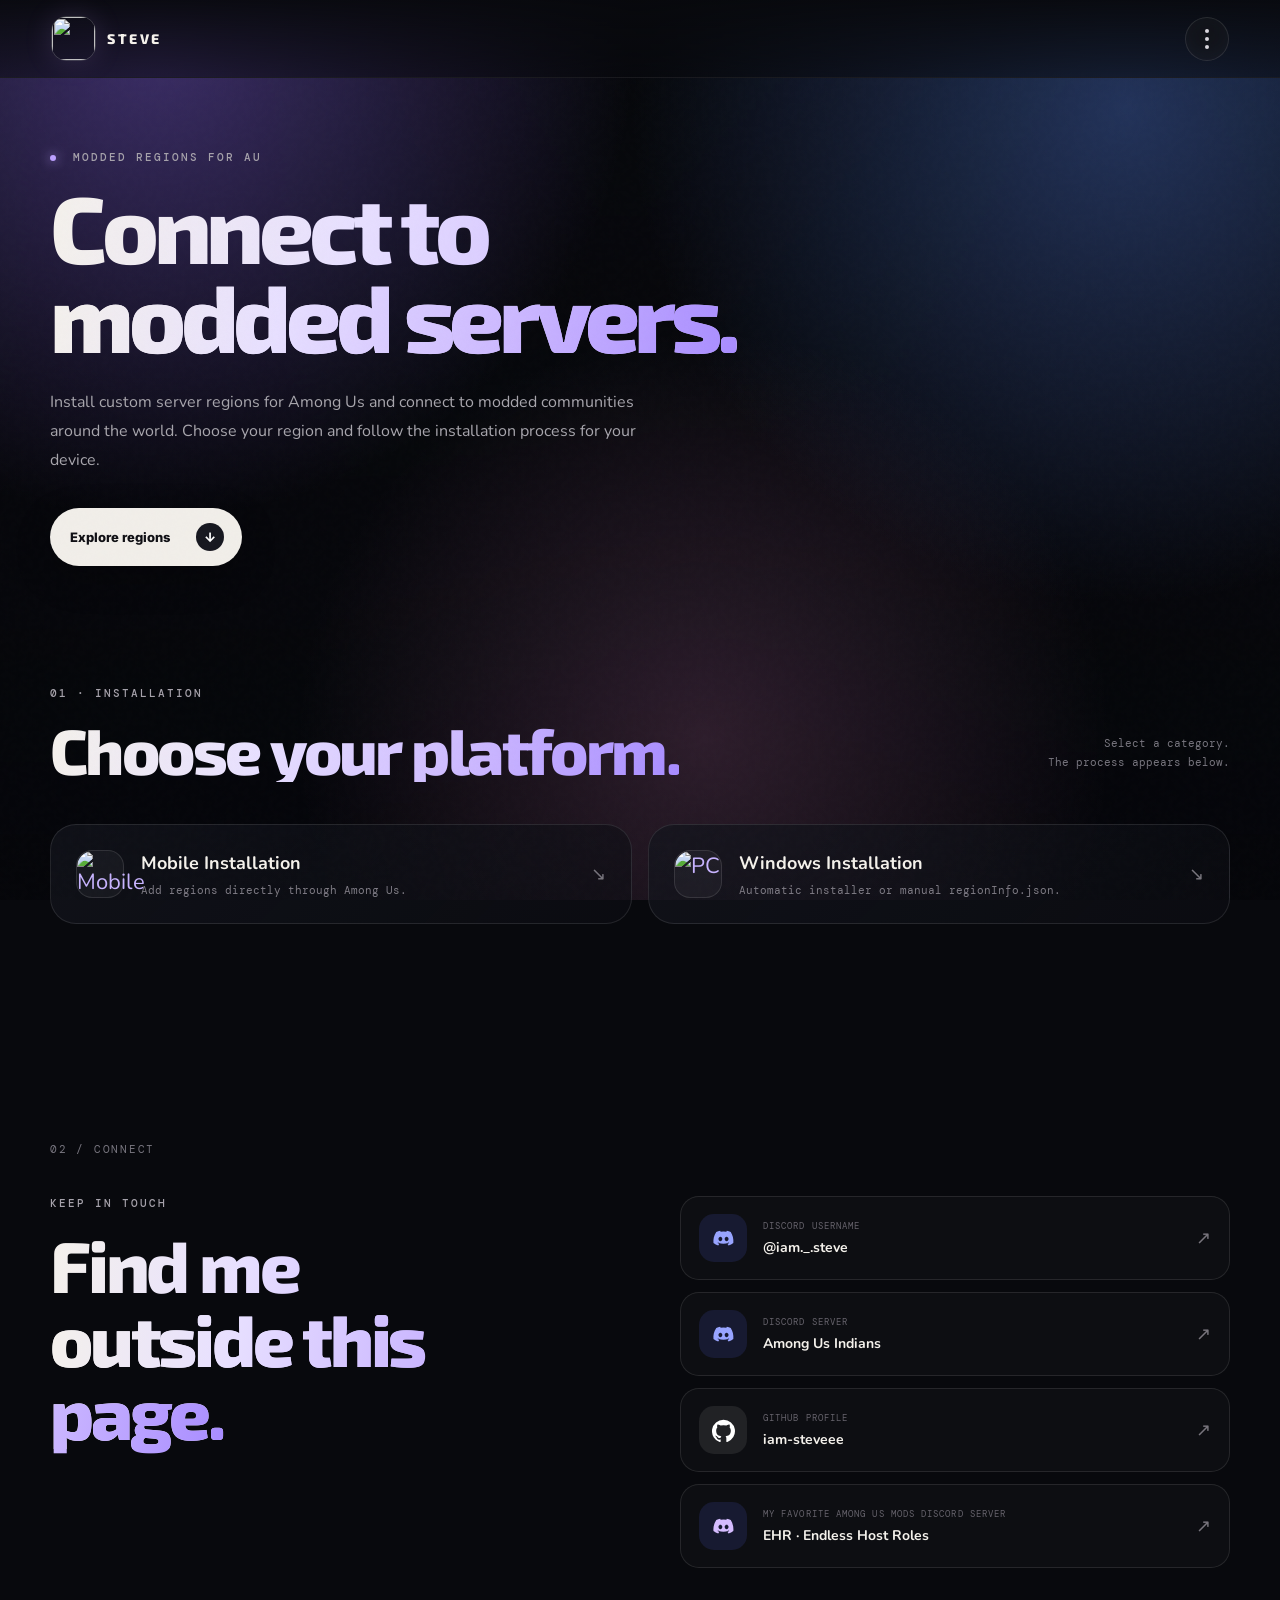
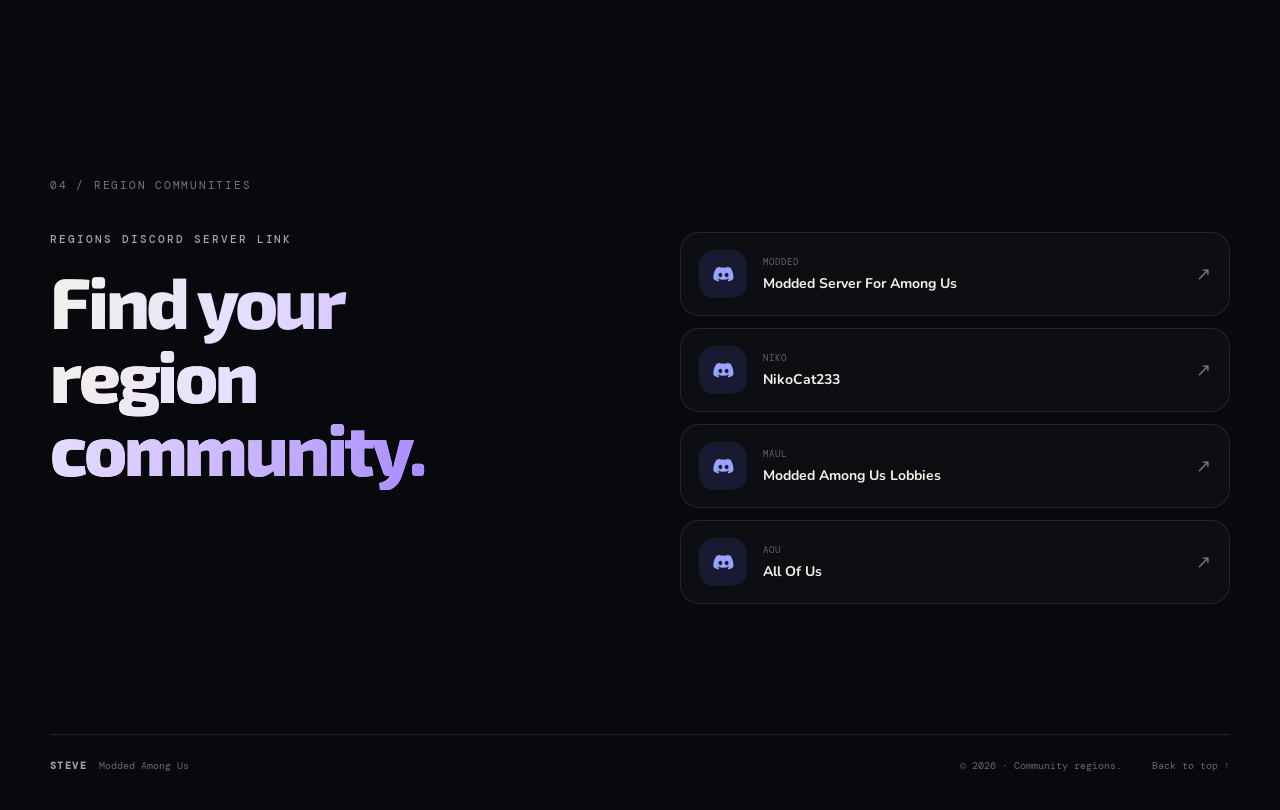
==== regions/index.html @ 6a15fd30 "Add files via upload" ====
<!doctype html>
<html lang="en">
<head>
  <meta charset="utf-8">
  <meta name="viewport" content="width=device-width,initial-scale=1,viewport-fit=cover">
  <meta name="theme-color" content="#08090d">
  <meta name="description" content="Install custom Modded Among Us server regions for mobile and Windows.">
  <title>Modded Among Us — Community Regions</title>
  <link rel="preconnect" href="https://fonts.googleapis.com">
  <link rel="preconnect" href="https://fonts.gstatic.com" crossorigin>
  <link href="https://fonts.googleapis.com/css2?family=DM+Mono:wght@400;500&family=Exo+2:wght@300;400;600;700;800;900&family=Inter:wght@400;500;600;700;800&family=Nunito:wght@400;600;700&family=Playfair+Display:wght@500;600;700&display=swap" rel="stylesheet">
  <link rel="stylesheet" href="style.css">
</head>
<body>
  
  <div class="petal-layer" aria-hidden="true">
    <span class="petal petal-01"></span><span class="petal petal-02"></span>
    <span class="petal petal-03"></span><span class="petal petal-04"></span>
    <span class="petal petal-05"></span><span class="petal petal-06"></span>
    <span class="petal petal-07"></span><span class="petal petal-08"></span>
    <span class="petal petal-09"></span><span class="petal petal-10"></span>
    <span class="petal petal-11"></span><span class="petal petal-12"></span>
    <span class="petal petal-13"></span><span class="petal petal-14"></span>
    <span class="petal petal-15"></span><span class="petal petal-16"></span>
    <span class="petal petal-17"></span><span class="petal petal-18"></span>
    <span class="petal petal-19"></span><span class="petal petal-20"></span>
    <span class="petal petal-21"></span><span class="petal petal-22"></span>
</div>
  <div class="noise" aria-hidden="true"></div>

  <header class="site-header">
    <a class="brand" href="#top" aria-label="Modded Among Us home">
      <span class="brand-mark"><img src="assets/steve-logo.png" alt=""></span>
      <span class="brand-copy">
        <strong>STEVE</strong>
      </span>
    </a>

    <div class="header-menu">
      <button class="menu-button" id="menuButton" type="button"
              aria-label="Open Steve menu" aria-expanded="false" aria-controls="menuPanel">
        <span></span><span></span><span></span>
      </button>

      <div class="menu-panel" id="menuPanel" aria-hidden="true">
        <a href="https://iam-steveee.github.io/moddedau">Home <span>↗</span></a>
      </div>
    </div>
  </header>

  <main id="top">
    <section class="hero section-shell">
      <div class="hero-copy reveal">
        <p class="eyebrow"><span class="eyebrow-dot"></span> MODDED REGIONS FOR AU</p>
        <h1>Connect to<br><span class="accent-text">modded servers.</span></h1>
        <p class="hero-text">Install custom server regions for Among Us and connect to modded communities around the world. Choose your region and follow the installation process for your device.</p>
        <div class="hero-actions">
          <a class="primary-btn" href="#install"><span>Explore regions</span><span class="arrow">↓</span></a>
        </div>
      </div>
    </section>

    <section class="install section-shell" id="install">
      <div class="section-heading reveal">
        <div><p class="eyebrow">01 · INSTALLATION</p><h2>Choose your platform.</h2></div>
        <p class="section-note">Select a category.<br>The process appears below.</p>
      </div>

      <div class="category-grid">
        <button class="category-card reveal" data-target="mobilePanel" aria-expanded="false">
          <span class="category-icon"><img src="assets/mobile.png" alt="Mobile"></span><span><strong>Mobile Installation</strong><small>Add regions directly through Among Us.</small></span><span class="category-arrow">↘</span>
        </button>
        <button class="category-card reveal delay-1" data-target="windowsPanel" aria-expanded="false">
          <span class="category-icon"><img src="assets/windows.png" alt="PC"></span><span><strong>Windows Installation</strong><small>Automatic installer or manual regionInfo.json.</small></span><span class="category-arrow">↘</span>
        </button>
      </div>

      <div class="install-panel" id="mobilePanel" hidden>
        <div class="panel-heading"><p class="eyebrow">MOBILE INSTALLATION</p><h3>Connect from Among Us.</h3><p>Open Among Us first, then choose the region you want to add. The server link will reopen the game and add the custom region.</p></div>

        <div class="region-list">
          <button class="region-card reveal" data-url="amongus://init?servername=Modded_AS&amp;serverport=443&amp;serverip=https%3A%2F%2Fau-as.duikbo.at&amp;usedtls=false">
            <span class="region-number">01</span><span class="region-main"><strong>Modded AS</strong><small>ASIA · MODDED</small></span><span class="region-arrow">↗</span>
          </button>
          <button class="region-card reveal" data-url="amongus://init?servername=Modded_EU&amp;serverport=443&amp;serverip=https%3A%2F%2Fau-eu.duikbo.at&amp;usedtls=false">
            <span class="region-number">02</span><span class="region-main"><strong>Modded EU</strong><small>EUROPE · MODDED</small></span><span class="region-arrow">↗</span>
          </button>
          <button class="region-card reveal" data-url="amongus://init?servername=Modded_NA&amp;serverport=443&amp;serverip=https%3A%2F%2Faumods.org&amp;usedtls=false">
            <span class="region-number">03</span><span class="region-main"><strong>Modded NA</strong><small>NORTH AMERICA · MODDED</small></span><span class="region-arrow">↗</span>
          </button>
          <button class="region-card reveal coming-soon" type="button" disabled aria-disabled="true">
            <span class="region-number">04</span><span class="region-main"><strong>Maul AS</strong><small>ASIA · MAUL · COMING SOON</small></span><span class="region-arrow">—</span>
          </button>
          <button class="region-card reveal" data-url="amongus://init?servername=MAUL-EU&amp;serverport=443&amp;serverip=https%3A%2F%2Feu.moddedamong.us&amp;usedtls=false">
            <span class="region-number">05</span><span class="region-main"><strong>Maul EU</strong><small>EUROPE · MAUL</small></span><span class="region-arrow">↗</span>
          </button>
          <button class="region-card reveal" data-url="amongus://init?servername=MAUL-NA&amp;serverport=443&amp;serverip=https%3A%2F%2Fau.moddedamong.us&amp;usedtls=false">
            <span class="region-number">06</span><span class="region-main"><strong>Maul NA</strong><small>NORTH AMERICA · MAUL</small></span><span class="region-arrow">↗</span>
          </button>
          <button class="region-card reveal" data-url="amongus://init?servername=Niko_AS&amp;serverport=443&amp;serverip=https%3A%2F%2Fau-as.niko233.top&amp;usedtls=false">
            <span class="region-number">07</span><span class="region-main"><strong>Niko AS</strong><small>ASIA · NIKO</small></span><span class="region-arrow">↗</span>
          </button>
          <button class="region-card reveal coming-soon shutdown" type="button" disabled aria-disabled="true">
            <span class="region-number">08</span><span class="region-main"><strong>Niko EU</strong><small>EUROPE · NIKO · SHUTDOWN<br>Thank you Niko for your server.</small></span><span class="region-arrow">—</span>
          </button>
          <button class="region-card reveal" data-url="amongus://init?servername=Niko_NA&amp;serverport=443&amp;serverip=https%3A%2F%2Fau-us.niko233.top&amp;usedtls=false">
            <span class="region-number">09</span><span class="region-main"><strong>Niko NA</strong><small>NORTH AMERICA · NIKO</small></span><span class="region-arrow">↗</span>
          </button>
          <button class="region-card reveal" data-url="amongus://init?servername=AOU_EU&amp;serverport=443&amp;serverip=https%3A%2F%2Feu.allofus.dev&amp;usedtls=false">
            <span class="region-number">10</span><span class="region-main"><strong>AOU EU</strong><small>EUROPE · ALLOFUS</small></span><span class="region-arrow">↗</span>
          </button>
        </div>

        <div class="announcement section-shell reveal">
          <div class="announcement-inner">
            <span class="announcement-label">ANNOUNCEMENT</span>
            <div><h3>Niko Regions Shutting Down This Year</h3><p>Niko regions are expected to become unplayable later this year. Keep that in mind when choosing a region.</p></div>
          </div>
        </div>

        <div class="mobile-guide">
          <div class="quick-process">
            <span class="process-label">FOR MOBILE USERS</span>
            <h4>Steps</h4>
            <ol>
              <li><strong>1.</strong> Open <strong>Among Us</strong> and go to the <strong>Create Lobby</strong> page, then <strong>minimize</strong> the game.</li>
              <li><strong>2.</strong> Click on <strong>Region You Want</strong>. This will automatically reopen <strong>Among Us</strong>.</li>
              <li><strong>3.</strong> Click the <strong>arrow</strong> next to the server name and check if the newly added server appears.</li>
            </ol>
          </div>
          <div class="mobile-warning">
            <strong>If the server still doesn't appear</strong>, you likely <strong>missed a step</strong> or <strong>didn't follow the guide correctly</strong>. Read the guide carefully and try again.
          </div>
        </div>
      </div>

      <div class="install-panel" id="windowsPanel" hidden>
        <div class="panel-heading"><p class="eyebrow">WINDOWS INSTALLATION</p><h3>Install the regions on Windows.</h3><p>There are two ways to set up the regions. The automatic installer is the easiest option. If it fails, use the manual regionInfo.json method below.</p></div>

        <div class="bat-guide">
          <div class="guide-head"><span class="guide-number">01</span><div><p class="guide-label">AUTOMATIC INSTALLATION</p><h4>Download and run the <code>.bat</code> installer.</h4></div></div>
          <div class="guide-steps">
            <div><span>1</span><p><strong>Download the installer.</strong><br>Save <code>Steve'sCustomServersForAU.bat</code> to your Windows PC — grab it from <a href="https://iam-steveee.github.io/moddedau/regions/Steve'sCustomServersForAU.bat" download>this link</a> or use the download button below.</p></div>
            <div><span>2</span><p><strong>Open the downloaded file.</strong><br>Click the file and run it <strong>as Administrator</strong>.</p></div>
            <div><span>3</span><p><strong>Read the words on your screen carefully.</strong><br>It will ask you to enter <code>1</code> or <code>2</code>. Before entering anything, <strong>please read what your Command Prompt says</strong>.</p></div>
            <div><span>4</span><p><strong>Restart Among Us.</strong><br>Restart <strong>Among Us</strong>, go to <strong>Create Game → Dropdown Arrow</strong>, and check if the servers were added. If it appears, you're done.</p></div>
          </div>
          <a class="download-button primary" href="Steve'sCustomServersForAU.bat" download><span><strong>Download Installer (.bat)</strong><small>Automatic installation</small></span><b>↓</b></a>
        </div>

        <div class="separator"><span>ONLY NEEDED IF THE SCRIPT FAILS</span></div>

        <div class="region-info-block">
          <div class="guide-head"><span class="guide-number">02</span><div><p class="guide-label">MANUAL INSTALLATION</p><h4>Use <code>regionInfo.json</code>.</h4></div></div>
          <p class="manual-intro">Download the real region file and place it in your Among Us folder. The two methods below are kept as the manual process.</p>
          <a class="download-button secondary" href="regioninfo.json" download><span><strong>Download regionInfo.json</strong><small>Manual installation</small></span><b>↓</b></a>

          <div class="methods">
            <article class="method-card">
              <h4>Method 1: Quick Access</h4>
              <ol class="steps">
                <li><span>1</span><div>Copy this path:<div class="cmd"><code>%userprofile%\AppData\LocalLow\Innersloth\Among Us</code><button class="copy-btn" data-copy="%userprofile%\AppData\LocalLow\Innersloth\Among Us">Copy</button></div></div></li>
                <li><span>2</span><div>Press <b class="key">WIN + R</b></div></li>
                <li><span>3</span><div>Press <b class="key">CTRL + V</b></div></li>
                <li><span>4</span><div>Press <b class="key">ENTER</b></div></li>
              </ol>
            </article>
            <article class="method-card">
              <h4>Method 2: Manual Navigation</h4>
              <ol class="steps">
                <li><span>1</span><div>Open <strong>File Explorer</strong>.</div></li>
                <li><span>2</span><div>Enter <strong>%APPDATA%</strong> in the address bar.</div></li>
                <li><span>3</span><div>Press <b class="key">ENTER</b>.</div></li>
                <li><span>4</span><div>Open <strong>LocalLow</strong>.</div></li>
                <li><span>5</span><div>Open <strong>Innersloth</strong>.</div></li>
                <li><span>6</span><div>Open <strong>Among Us</strong>.</div></li>
              </ol>
            </article>
          </div>
          <div class="final-step"><strong>Final step:</strong> copy the downloaded <code>regionInfo.json</code> into the Among Us folder and replace the existing file when prompted. Restart Among Us after making the change.</div>
        </div>
      </div>
    </section>

    <section class="connect section-shell" id="connect">
      <div class="section-kicker reveal">02 / CONNECT</div>
      <div class="connect-grid">
        <div class="reveal"><p class="eyebrow">KEEP IN TOUCH</p><h2>Find me<br><span class="accent-text">outside this page.</span></h2></div>
        <div class="social-stack reveal delay-1">
          <a class="social-card" href="https://discord.gg/amongusindians" target="_blank" rel="noopener noreferrer"><span class="social-icon discord-bg"><svg viewBox="0 0 24 24" fill="currentColor" aria-hidden="true"><path d="M19.54 5.34A16.1 16.1 0 0 0 15.48 4l-.5 1.02a14.2 14.2 0 0 0-5.96 0L8.52 4a16.1 16.1 0 0 0-4.06 1.34C1.88 9.2 1.18 12.97 1.53 16.69a16.3 16.3 0 0 0 4.97 2.5l1.2-1.64c-.66-.25-1.3-.55-1.9-.9l.46-.35c3.67 1.7 7.65 1.7 11.28 0l.47.35c-.61.35-1.25.65-1.91.9l1.2 1.64a16.3 16.3 0 0 0 4.97-2.5c.41-4.31-.7-8.04-2.73-11.35ZM8.75 14.77c-1.1 0-2-1.02-2-2.27s.88-2.27 2-2.27 2 1.02 2 2.27-.9 2.27-2 2.27Zm6.5 0c-1.1 0-2-1.02-2-2.27s.88-2.27 2-2.27 2 1.02 2 2.27-.9 2.27-2 2.27Z"/></svg></span><span><small>DISCORD USERNAME</small><strong>@iam._.steve</strong></span><span class="social-arrow">↗</span></a>
          <a class="social-card" href="https://discord.gg/amongusindians" target="_blank" rel="noopener noreferrer"><span class="social-icon discord-bg"><svg viewBox="0 0 24 24" fill="currentColor" aria-hidden="true"><path d="M19.54 5.34A16.1 16.1 0 0 0 15.48 4l-.5 1.02a14.2 14.2 0 0 0-5.96 0L8.52 4a16.1 16.1 0 0 0-4.06 1.34C1.88 9.2 1.18 12.97 1.53 16.69a16.3 16.3 0 0 0 4.97 2.5l1.2-1.64c-.66-.25-1.3-.55-1.9-.9l.46-.35c3.67 1.7 7.65 1.7 11.28 0l.47.35c-.61.35-1.25.65-1.91.9l1.2 1.64a16.3 16.3 0 0 0 4.97-2.5c.41-4.31-.7-8.04-2.73-11.35ZM8.75 14.77c-1.1 0-2-1.02-2-2.27s.88-2.27 2-2.27 2 1.02 2 2.27-.9 2.27-2 2.27Zm6.5 0c-1.1 0-2-1.02-2-2.27s.88-2.27 2-2.27 2 1.02 2 2.27-.9 2.27-2 2.27Z"/></svg></span><span><small>DISCORD SERVER</small><strong>Among Us Indians</strong></span><span class="social-arrow">↗</span></a>
          <a class="social-card" href="https://github.com/iam-steveee" target="_blank" rel="noopener noreferrer"><span class="social-icon github-bg"><svg viewBox="0 0 24 24" fill="currentColor" aria-hidden="true"><path d="M12 .7a12 12 0 0 0-3.79 23.39c.6.11.82-.26.82-.58v-2.03c-3.34.73-4.04-1.61-4.04-1.61-.55-1.39-1.33-1.76-1.33-1.76-1.09-.75.08-.73.08-.73 1.2.08 1.83 1.23 1.83 1.23 1.07 1.83 2.8 1.3 3.48.99.11-.77.42-1.3.76-1.6-2.67-.3-5.47-1.34-5.47-5.95 0-1.31.47-2.38 1.23-3.22-.12-.3-.53-1.52.12-3.17 0 0 1-.32 3.3 1.23a11.5 11.5 0 0 1 6 0c2.29-1.55 3.29-1.23 3.29-1.23.65 1.65.24 2.87.12 3.17.77.84 1.23 1.91 1.23 3.22 0 4.62-2.8 5.64-5.48 5.94.43.37.81 1.1.81 2.22v3.29c0 .32.22.69.83.58A12 12 0 0 0 12 .7Z"/></svg></span><span><small>GITHUB PROFILE</small><strong>iam-steveee</strong></span><span class="social-arrow">↗</span></a>
          <a class="social-card favorite" href="https://discord.gg/ehr" target="_blank" rel="noopener noreferrer"><span class="social-icon discord-bg"><svg viewBox="0 0 24 24" fill="currentColor" aria-hidden="true"><path d="M19.54 5.34A16.1 16.1 0 0 0 15.48 4l-.5 1.02a14.2 14.2 0 0 0-5.96 0L8.52 4a16.1 16.1 0 0 0-4.06 1.34C1.88 9.2 1.18 12.97 1.53 16.69a16.3 16.3 0 0 0 4.97 2.5l1.2-1.64c-.66-.25-1.3-.55-1.9-.9l.46-.35c3.67 1.7 7.65 1.7 11.28 0l.47.35c-.61.35-1.25.65-1.91.9l1.2 1.64a16.3 16.3 0 0 0 4.97-2.5c.41-4.31-.7-8.04-2.73-11.35ZM8.75 14.77c-1.1 0-2-1.02-2-2.27s.88-2.27 2-2.27 2 1.02 2 2.27-.9 2.27-2 2.27Zm6.5 0c-1.1 0-2-1.02-2-2.27s.88-2.27 2-2.27 2 1.02 2 2.27-.9 2.27-2 2.27Z"/></svg></span><span><small>MY FAVORITE AMONG US MODS DISCORD SERVER</small><strong>EHR · Endless Host Roles</strong></span><span class="social-arrow">↗</span></a>
        </div>
      </div>
    </section>

    <section class="connect section-shell" id="region-discord">
      <div class="section-kicker reveal">04 / REGION COMMUNITIES</div>
      <div class="connect-grid">
        <div class="reveal"><p class="eyebrow">REGIONS DISCORD SERVER LINK</p><h2>Find your<br><span class="accent-text">region community.</span></h2></div>
        <div class="social-stack reveal delay-1">
          <a class="social-card" href="https://discord.gg/8jNMrK3d4" target="_blank" rel="noopener noreferrer"><span class="social-icon discord-bg"><svg viewBox="0 0 24 24" fill="currentColor" aria-hidden="true"><path d="M19.54 5.34A16.1 16.1 0 0 0 15.48 4l-.5 1.02a14.2 14.2 0 0 0-5.96 0L8.52 4a16.1 16.1 0 0 0-4.06 1.34C1.88 9.2 1.18 12.97 1.53 16.69a16.3 16.3 0 0 0 4.97 2.5l1.2-1.64c-.66-.25-1.3-.55-1.9-.9l.46-.35c3.67 1.7 7.65 1.7 11.28 0l.47.35c-.61.35-1.25.65-1.91.9l1.2 1.64a16.3 16.3 0 0 0 4.97-2.5c.41-4.31-.7-8.04-2.73-11.35ZM8.75 14.77c-1.1 0-2-1.02-2-2.27s.88-2.27 2-2.27 2 1.02 2 2.27-.9 2.27-2 2.27Zm6.5 0c-1.1 0-2-1.02-2-2.27s.88-2.27 2-2.27 2 1.02 2 2.27-.9 2.27-2 2.27Z"/></svg></span><span><small>MODDED</small><strong>Modded Server For Among Us</strong></span><span class="social-arrow">↗</span></a>
          <a class="social-card" href="https://discord.gg/E2Y76W7zx" target="_blank" rel="noopener noreferrer"><span class="social-icon discord-bg"><svg viewBox="0 0 24 24" fill="currentColor" aria-hidden="true"><path d="M19.54 5.34A16.1 16.1 0 0 0 15.48 4l-.5 1.02a14.2 14.2 0 0 0-5.96 0L8.52 4a16.1 16.1 0 0 0-4.06 1.34C1.88 9.2 1.18 12.97 1.53 16.69a16.3 16.3 0 0 0 4.97 2.5l1.2-1.64c-.66-.25-1.3-.55-1.9-.9l.46-.35c3.67 1.7 7.65 1.7 11.28 0l.47.35c-.61.35-1.25.65-1.91.9l1.2 1.64a16.3 16.3 0 0 0 4.97-2.5c.41-4.31-.7-8.04-2.73-11.35ZM8.75 14.77c-1.1 0-2-1.02-2-2.27s.88-2.27 2-2.27 2 1.02 2 2.27-.9 2.27-2 2.27Zm6.5 0c-1.1 0-2-1.02-2-2.27s.88-2.27 2-2.27 2 1.02 2 2.27-.9 2.27-2 2.27Z"/></svg></span><span><small>NIKO</small><strong>NikoCat233</strong></span><span class="social-arrow">↗</span></a>
          <a class="social-card" href="https://discord.gg/maul" target="_blank" rel="noopener noreferrer"><span class="social-icon discord-bg"><svg viewBox="0 0 24 24" fill="currentColor" aria-hidden="true"><path d="M19.54 5.34A16.1 16.1 0 0 0 15.48 4l-.5 1.02a14.2 14.2 0 0 0-5.96 0L8.52 4a16.1 16.1 0 0 0-4.06 1.34C1.88 9.2 1.18 12.97 1.53 16.69a16.3 16.3 0 0 0 4.97 2.5l1.2-1.64c-.66-.25-1.3-.55-1.9-.9l.46-.35c3.67 1.7 7.65 1.7 11.28 0l.47.35c-.61.35-1.25.65-1.91.9l1.2 1.64a16.3 16.3 0 0 0 4.97-2.5c.41-4.31-.7-8.04-2.73-11.35ZM8.75 14.77c-1.1 0-2-1.02-2-2.27s.88-2.27 2-2.27 2 1.02 2 2.27-.9 2.27-2 2.27Zm6.5 0c-1.1 0-2-1.02-2-2.27s.88-2.27 2-2.27 2 1.02 2 2.27-.9 2.27-2 2.27Z"/></svg></span><span><small>MAUL</small><strong>Modded Among Us Lobbies</strong></span><span class="social-arrow">↗</span></a>
          <a class="social-card" href="https://discord.gg/all-of-us-among-us-mods-1333104345906020402" target="_blank" rel="noopener noreferrer"><span class="social-icon discord-bg"><svg viewBox="0 0 24 24" fill="currentColor" aria-hidden="true"><path d="M19.54 5.34A16.1 16.1 0 0 0 15.48 4l-.5 1.02a14.2 14.2 0 0 0-5.96 0L8.52 4a16.1 16.1 0 0 0-4.06 1.34C1.88 9.2 1.18 12.97 1.53 16.69a16.3 16.3 0 0 0 4.97 2.5l1.2-1.64c-.66-.25-1.3-.55-1.9-.9l.46-.35c3.67 1.7 7.65 1.7 11.28 0l.47.35c-.61.35-1.25.65-1.91.9l1.2 1.64a16.3 16.3 0 0 0 4.97-2.5c.41-4.31-.7-8.04-2.73-11.35ZM8.75 14.77c-1.1 0-2-1.02-2-2.27s.88-2.27 2-2.27 2 1.02 2 2.27-.9 2.27-2 2.27Zm6.5 0c-1.1 0-2-1.02-2-2.27s.88-2.27 2-2.27 2 1.02 2 2.27-.9 2.27-2 2.27Z"/></svg></span><span><small>AOU</small><strong>All Of Us</strong></span><span class="social-arrow">↗</span></a>
        </div>
      </div>
    </section>
  </main>

  <footer class="site-footer section-shell">
    <div><strong>STEVE</strong><span>Modded Among Us</span></div>
    <span>© 2026 · Community regions.</span>
    <a href="#top">Back to top ↑</a>
  </footer>

  <button class="back-top" id="backTop" aria-label="Back to top">↑</button>
  <div class="toast" id="toast" role="status" aria-live="polite">Copied</div>
  <script src="app.js"></script>
</body>
</html>
---- regions/style.css ----
:root{
  --bg:#08090d;
  --surface:rgba(17,19,27,.72);
  --surface-2:rgba(24,27,38,.76);
  --line:rgba(255,255,255,.10);
  --line-strong:rgba(255,255,255,.17);
  --text:#f4f1eb;
  --muted:#9c9aa1;
  --soft:#d0ccd0;
  --accent:#cfa7ff;
  --accent-2:#b18cff;
  --accent-3:#ffb8dc;
  --shadow:0 28px 80px rgba(0,0,0,.42);
  --radius:28px;
  --heading:"Exo 2",sans-serif;
  --body:"Nunito",sans-serif;
  --ui:"Inter",sans-serif;
  --mono:"DM Mono",monospace;
  --editorial:"Playfair Display",serif;
}

/* Consistent lavender/white gradient for headings only. The typeface is unchanged. */
h1,h2,h3,h4{
  background:linear-gradient(100deg,#f4f1eb 0%,#e7dfff 34%,#cbb7ff 68%,#a88cff 100%);
  -webkit-background-clip:text;
  background-clip:text;
  color:transparent;
}

*{box-sizing:border-box}
html{scroll-behavior:smooth}
body{
  margin:0; min-height:100vh; color:var(--text);
  background:var(--bg);
  font-family:var(--body); overflow-x:hidden;
}

body:before{
  content:""; position:fixed; inset:0; pointer-events:none; z-index:1;
  background:
    radial-gradient(circle at 12% 4%,rgba(147,110,255,.38),transparent 34%),
    radial-gradient(circle at 88% 12%,rgba(93,143,255,.32),transparent 36%),
    radial-gradient(circle at 55% 82%,rgba(255,150,220,.16),transparent 40%),
    linear-gradient(180deg,rgba(6,7,11,.35) 0%,rgba(6,7,11,.55) 50%,rgba(4,5,9,.72) 100%);
}

/* Falling petals — decorative layer between the background and site UI. */
.petal-layer{
  position:fixed;
  inset:0;
  z-index:1.5;
  pointer-events:none;
  overflow:hidden;
  contain:layout paint;
}
.petal{
  --size:clamp(12px,1.35vw,20px);
  --duration:28s;
  --delay:0s;
  --start-x:50vw;
  --drift-x:0vw;
  --rotate-start:0deg;
  --rotate-end:360deg;
  --scale:.9;
  position:absolute;
  top:-28px;
  left:var(--start-x);
  width:var(--size);
  height:calc(var(--size) * 1.55);
  display:block;
  opacity:0;
  border-radius:72% 28% 66% 34% / 38% 42% 58% 62%;
  background:linear-gradient(145deg,rgba(245,220,255,.98) 0%,rgba(196,145,255,.92) 52%,rgba(140,90,255,.90) 100%);
  box-shadow:inset 1px 1px 1px rgba(255,255,255,.58),0 2px 7px rgba(228,94,162,.10);
  transform-origin:45% 55%;
  will-change:auto;
  animation:petalFall var(--duration) var(--delay) linear infinite;
}
.petal::after{
  content:"";
  position:absolute;
  inset:12% 18% 15% 17%;
  border-radius:inherit;
  background:linear-gradient(120deg,rgba(255,255,255,.44),transparent 48%);
  opacity:.6;
}
.petal-01{--start-x:4vw;--drift-x:7vw;--duration:17s;--delay:-10s;--rotate-start:-35deg;--rotate-end:330deg;--scale:.72}
.petal-02{--start-x:9vw;--drift-x:-5vw;--duration:22s;--delay:-3s;--rotate-start:18deg;--rotate-end:410deg;--scale:.95}
.petal-03{--start-x:14vw;--drift-x:9vw;--duration:19s;--delay:-15s;--rotate-start:70deg;--rotate-end:455deg;--scale:1.05}
.petal-04{--start-x:20vw;--drift-x:-7vw;--duration:24s;--delay:-7s;--rotate-start:-15deg;--rotate-end:350deg;--scale:.82}
.petal-05{--start-x:26vw;--drift-x:6vw;--duration:28s;--delay:-12s;--rotate-start:42deg;--rotate-end:390deg;--scale:1.12}
.petal-06{--start-x:32vw;--drift-x:-9vw;--duration:23s;--delay:-18s;--rotate-start:5deg;--rotate-end:375deg;--scale:.76}
.petal-07{--start-x:38vw;--drift-x:8vw;--duration:20s;--delay:-4s;--rotate-start:-55deg;--rotate-end:310deg;--scale:.92}
.petal-08{--start-x:44vw;--drift-x:-6vw;--duration:25s;--delay:-14s;--rotate-start:30deg;--rotate-end:440deg;--scale:1.08}
.petal-09{--start-x:50vw;--drift-x:5vw;--duration:19s;--delay:-9s;--rotate-start:82deg;--rotate-end:470deg;--scale:.84}
.petal-10{--start-x:56vw;--drift-x:-8vw;--duration:21s;--delay:-20s;--rotate-start:-25deg;--rotate-end:335deg;--scale:1.18}
.petal-11{--start-x:62vw;--drift-x:7vw;--duration:24s;--delay:-5s;--rotate-start:55deg;--rotate-end:425deg;--scale:.73}
.petal-12{--start-x:68vw;--drift-x:-5vw;--duration:28s;--delay:-16s;--rotate-start:0deg;--rotate-end:365deg;--scale:.98}
.petal-13{--start-x:73vw;--drift-x:9vw;--duration:22s;--delay:-11s;--rotate-start:-42deg;--rotate-end:395deg;--scale:1.06}
.petal-14{--start-x:78vw;--drift-x:-7vw;--duration:20s;--delay:-2s;--rotate-start:25deg;--rotate-end:385deg;--scale:.8}
.petal-15{--start-x:83vw;--drift-x:6vw;--duration:26s;--delay:-19s;--rotate-start:65deg;--rotate-end:455deg;--scale:1.14}
.petal-16{--start-x:88vw;--drift-x:-8vw;--duration:19s;--delay:-6s;--rotate-start:-12deg;--rotate-end:348deg;--scale:.88}
.petal-17{--start-x:93vw;--drift-x:5vw;--duration:23s;--delay:-13s;--rotate-start:40deg;--rotate-end:415deg;--scale:1}
.petal-18{--start-x:97vw;--drift-x:-6vw;--duration:21s;--delay:-1s;--rotate-start:-60deg;--rotate-end:300deg;--scale:.74}
.petal-19{--start-x:12vw;--drift-x:6vw;--duration:27s;--delay:-22s;--rotate-start:15deg;--rotate-end:455deg;--scale:.9}
.petal-20{--start-x:29vw;--drift-x:-5vw;--duration:20s;--delay:-8s;--rotate-start:-30deg;--rotate-end:350deg;--scale:1.1}
.petal-21{--start-x:47vw;--drift-x:7vw;--duration:24s;--delay:-17s;--rotate-start:50deg;--rotate-end:430deg;--scale:.78}
.petal-22{--start-x:64vw;--drift-x:-6vw;--duration:28s;--delay:-5s;--rotate-start:-5deg;--rotate-end:340deg;--scale:1.02}
.petal-23{--start-x:81vw;--drift-x:8vw;--duration:25s;--delay:-15s;--rotate-start:35deg;--rotate-end:420deg;--scale:.86}
.petal-24{--start-x:91vw;--drift-x:-7vw;--duration:22s;--delay:-9s;--rotate-start:-45deg;--rotate-end:325deg;--scale:1.12}
.petal-25{--start-x:17vw;--drift-x:-8vw;--duration:19s;--delay:-3s;--rotate-start:75deg;--rotate-end:465deg;--scale:.7}
.petal-26{--start-x:41vw;--drift-x:6vw;--duration:26s;--delay:-12s;--rotate-start:-20deg;--rotate-end:400deg;--scale:1}
.petal-27{--start-x:69vw;--drift-x:7vw;--duration:23s;--delay:-20s;--rotate-start:10deg;--rotate-end:385deg;--scale:.82}
.petal-28{--start-x:86vw;--drift-x:-5vw;--duration:20s;--delay:-7s;--rotate-start:58deg;--rotate-end:438deg;--scale:1.06}

@keyframes petalFall{
  0%{
    opacity:0;
    transform:translate3d(0,-5vh,0) rotate(var(--rotate-start)) scale(var(--scale));
  }
  8%{opacity:.72}
  82%{opacity:.66}
  100%{
    opacity:0;
    transform:translate3d(var(--drift-x),108vh,0) rotate(var(--rotate-end)) scale(calc(var(--scale) * .92));
  }
}
@media (prefers-reduced-motion:reduce){
  .petal-layer{display:none}
}

/* Keep the background video available even when the device requests reduced motion. */
a{color:inherit;text-decoration:none}
button{font:inherit}
.noise{position:fixed;inset:0;z-index:20;pointer-events:none;opacity:.028;background-image:url("data:image/svg+xml,%3Csvg viewBox='0 0 180 180' xmlns='http://www.w3.org/2000/svg'%3E%3Cfilter id='n'%3E%3CfeTurbulence type='fractalNoise' baseFrequency='.85' numOctaves='4' stitchTiles='stitch'/%3E%3C/filter%3E%3Crect width='100%25' height='100%25' filter='url(%23n)' opacity='.55'/%3E%3C/svg%3E")}
.site-header,main{position:relative;z-index:2}
.site-header{
  position:fixed;top:0;left:0;right:0;z-index:50;height:78px;
  display:flex;align-items:center;gap:26px;padding:12px clamp(18px,4vw,64px);
  background:linear-gradient(180deg,rgba(8,9,13,.94),rgba(8,9,13,.52));
  backdrop-filter:blur(18px);border-bottom:1px solid rgba(255,255,255,.07)
}
.brand{display:flex;align-items:center;gap:11px;min-width:190px}
.brand-mark{width:45px;height:45px;border-radius:15px;overflow:hidden;border:1px solid rgba(255,255,255,.18);box-shadow:0 0 28px rgba(201,158,255,.15)}
.brand-mark img{width:100%;height:100%;object-fit:cover}
.brand-copy{display:flex;flex-direction:column;line-height:1}
.brand-copy strong{font-family:var(--heading);font-weight:800;font-size:14px;letter-spacing:.18em}
.brand-copy small{margin-top:6px;color:var(--muted);font:10px "DM Mono",monospace;letter-spacing:.12em}
.top-nav{display:flex;gap:26px;margin:auto}
.top-nav a{font-family:var(--ui);color:#aaa9b0;font-size:13px;font-weight:600;transition:.25s}
.top-nav a:hover{color:#fff}
.discord-pill{font-family:var(--mono);display:flex;align-items:center;gap:8px;padding:10px 13px;border:1px solid var(--line);border-radius:999px;background:rgba(255,255,255,.035);font:11px "DM Mono",monospace;color:#d9d6dc}
.discord-pill:hover{border-color:rgba(255,255,255,.23);transform:translateY(-1px)}
.header-menu{position:relative;margin-left:auto}
.menu-button{
  width:44px;height:44px;border:1px solid var(--line);border-radius:50%;
  background:rgba(255,255,255,.035);display:grid;place-content:center;gap:4px;
  cursor:pointer;transition:.25s;backdrop-filter:blur(12px)
}
.menu-button:hover,.menu-button[aria-expanded="true"]{border-color:rgba(196,172,255,.38);background:rgba(180,151,255,.08);transform:translateY(-1px)}
.menu-button span{display:block;width:4px;height:4px;border-radius:50%;background:#d9d6dd}
.menu-panel{
  position:absolute;top:55px;right:0;width:190px;padding:8px;
  border:1px solid var(--line);border-radius:18px;background:rgba(12,13,19,.88);
  box-shadow:var(--shadow);backdrop-filter:blur(20px);
  opacity:0;transform:translateY(-8px) scale(.98);pointer-events:none;
  transition:.22s
}
.menu-panel.open{opacity:1;transform:none;pointer-events:auto}
.menu-panel a{display:flex;align-items:center;justify-content:space-between;padding:13px 14px;border-radius:12px;font:600 12px var(--ui);color:#c8c5cc}
.menu-panel a:hover{background:rgba(255,255,255,.06);color:#fff}
.icon{display:inline-grid;place-items:center;width:18px;height:18px}.icon svg{width:18px}
.section-shell{width:min(1180px,calc(100% - 40px));margin-inline:auto}
.hero{min-height:auto;padding-top:150px;padding-bottom:90px;display:flex;align-items:center}
.eyebrow{margin:0 0 18px;color:#a6a2ab;font:500 11px var(--mono);letter-spacing:.18em}
.eyebrow-dot{display:inline-block;width:6px;height:6px;border-radius:50%;background:#bca1ff;box-shadow:0 0 12px #bca1ff;margin-right:8px}
.hero h1{font:800 clamp(52px,7.4vw,100px)/.94 var(--heading);letter-spacing:-.055em;margin:0;max-width:900px}
.hero h1 .accent-text{font:inherit;background:none;-webkit-background-clip:initial;background-clip:initial;color:inherit}
.hero-text{font-family:var(--body);max-width:610px;color:#a8a6ad;font-size:16px;line-height:1.8;margin:28px 0 34px}
.hero-actions{display:flex;align-items:center;gap:25px}
.primary-btn{font-family:var(--ui);display:inline-flex;align-items:center;gap:26px;padding:15px 18px 15px 20px;background:#f1eee9;color:#101015;border-radius:999px;font-weight:800;font-size:13px;box-shadow:0 12px 35px rgba(0,0,0,.25);transition:.25s}
.primary-btn .arrow{width:28px;height:28px;border-radius:50%;display:grid;place-items:center;background:#171820;color:#fff}
.primary-btn:hover{transform:translateY(-3px);box-shadow:0 18px 42px rgba(0,0,0,.38)}
.text-btn{font-family:var(--ui);font-size:13px;color:#aaa8af}.text-btn span{margin-left:8px}
.intro{padding:135px 0 100px;border-top:1px solid var(--line)}
.section-kicker{font:11px "DM Mono",monospace;color:#77757e;letter-spacing:.16em;margin-bottom:40px}
.intro-grid{display:grid;grid-template-columns:1fr 1fr;gap:80px}
.intro h2,.connect h2{font:800 clamp(42px,6vw,72px)/1.02 var(--heading);letter-spacing:-.045em;margin:0}
.hero h1 .accent-text,.intro h2 span,.connect h2 .accent-text{font:inherit;background:linear-gradient(100deg,#f4f1eb 0%,#e7dfff 34%,#cbb7ff 68%,#a88cff 100%);-webkit-background-clip:text;background-clip:text;color:transparent}
.intro-grid>p{align-self:end;max-width:520px;color:#99979f;line-height:1.85;font-size:15px}
.projects{padding:80px 0 140px}
.section-heading{display:flex;align-items:end;justify-content:space-between;gap:30px;margin-bottom:42px}
.section-heading h2{font:800 clamp(40px,5vw,64px)/1 var(--heading);letter-spacing:-.04em;margin:0}
.section-note{font:11px "DM Mono",monospace;line-height:1.7;color:#77757e;text-align:right}
.project-list{display:grid;gap:16px}
.project-card{
  position:relative;display:grid;grid-template-columns:65px 1fr 320px;gap:25px;align-items:center;
  padding:28px 30px;border:1px solid var(--line);border-radius:var(--radius);
  background:linear-gradient(135deg,rgba(19,21,29,.74),rgba(13,14,20,.58));
  overflow:hidden;transform-style:preserve-3d;transition:transform .22s ease,border-color .25s ease,background .25s ease
}
.project-card:before{content:"";position:absolute;inset:0;background:radial-gradient(circle at var(--mx,50%) var(--my,50%),rgba(180,151,255,.10),transparent 34%);opacity:0;transition:.25s;pointer-events:none}
.project-card:hover:before{opacity:1}
.project-card:hover{border-color:var(--line-strong)}
.project-number{font:12px "DM Mono",monospace;color:#6f6d75;align-self:start;padding-top:6px}
.project-main{display:flex;gap:22px;align-items:center}
.project-icon{width:64px;height:64px;flex:0 0 64px;border-radius:20px;display:grid;place-items:center;border:1px solid rgba(255,255,255,.11);background:rgba(255,255,255,.04);font-weight:800}
.about-icon{font:15px "DM Mono",monospace;color:#d9c6ff}.mau-icon{font:10px "DM Mono",monospace;color:#9ec6ff}.oracle-icon{font-size:31px;color:#d6c0ff}.surprise-icon{font-size:25px;color:#ffc3e2}.periodic-icon{font:700 20px "Playfair Display",serif;color:#b8d6ff}
.project-type{margin:0 0 7px;font:9px "DM Mono",monospace;letter-spacing:.14em;color:#74717b}
.project-copy h3{font-family:var(--heading);font-weight:700;margin:0;font-size:24px;letter-spacing:-.025em}.project-copy p:last-child{margin:8px 0 0;color:#929099;line-height:1.65;font-size:13px;max-width:620px}
.project-actions{display:flex;flex-direction:column;gap:12px;min-width:0}
.visit-btn{display:flex;align-items:center;justify-content:space-between;padding:13px 15px;border:1px solid rgba(255,255,255,.12);border-radius:14px;background:rgba(255,255,255,.05);font-size:12px;font-weight:700;transition:.25s}
.visit-btn:hover{background:rgba(255,255,255,.09);border-color:rgba(255,255,255,.22);transform:translateY(-2px)}
.copy-row{display:flex;min-width:0;border:1px solid rgba(255,255,255,.08);border-radius:12px;overflow:hidden;background:rgba(0,0,0,.17)}
.copy-row code{flex:1;min-width:0;padding:10px 11px;color:#77757d;font:10px "DM Mono",monospace;white-space:nowrap;overflow:hidden;text-overflow:ellipsis}
.copy-btn{border:0;border-left:1px solid rgba(255,255,255,.08);background:transparent;color:#a9a6af;font:10px "DM Mono",monospace;padding:0 12px;cursor:pointer;transition:.2s}.copy-btn:hover{color:#fff;background:rgba(255,255,255,.05)}
.connect{padding:80px 0 130px}.connect-grid{display:grid;grid-template-columns:1fr 1fr;gap:80px}.connect h2 em{color:#c4b0ff;font-weight:500}.social-stack{display:grid;gap:12px}
.social-card{display:grid;grid-template-columns:48px 1fr auto;align-items:center;gap:16px;padding:17px 18px;border:1px solid var(--line);border-radius:19px;background:rgba(255,255,255,.025);transition:.25s}
.social-card:hover{transform:translateX(5px);border-color:rgba(255,255,255,.22);background:rgba(255,255,255,.045)}
.social-icon{width:48px;height:48px;border-radius:15px;display:grid;place-items:center}.social-icon svg{width:23px}.discord-bg{background:rgba(88,101,242,.14);color:#98a4ff}.github-bg{background:rgba(255,255,255,.08);color:#fff}
.social-card span:nth-child(2){display:flex;flex-direction:column}.social-card small{font:9px "DM Mono",monospace;color:#66636c;letter-spacing:.12em;margin-bottom:6px}.social-card strong{font-size:14px}.social-arrow{font-size:18px;color:#77747c}
.site-footer{display:grid;grid-template-columns:1fr auto auto;gap:30px;align-items:center;padding:24px 0 38px;border-top:1px solid var(--line);color:#68666f;font:10px "DM Mono",monospace}
.site-footer>div{display:flex;gap:12px;align-items:center}.site-footer strong{color:#a8a4ad;letter-spacing:.14em}.site-footer a:hover{color:#d8d4da}
.back-top{position:fixed;right:22px;bottom:22px;width:42px;height:42px;border:1px solid var(--line);border-radius:50%;background:rgba(12,13,18,.75);backdrop-filter:blur(12px);color:#d9d6dd;cursor:pointer;opacity:0;transform:translateY(12px);pointer-events:none;transition:.25s;z-index:40}.back-top.show{opacity:1;transform:none;pointer-events:auto}.back-top:hover{border-color:rgba(255,255,255,.25);transform:translateY(-2px)}
.toast{position:fixed;left:50%;bottom:25px;transform:translate(-50%,20px);padding:10px 14px;border-radius:999px;background:#f1eee9;color:#101015;font:11px "DM Mono",monospace;opacity:0;pointer-events:none;transition:.25s;z-index:80;box-shadow:0 15px 40px rgba(0,0,0,.3)}.toast.show{opacity:1;transform:translate(-50%,0)}
.reveal{opacity:0;transform:translateY(24px);transition:opacity .8s cubic-bezier(.2,.7,.2,1),transform .8s cubic-bezier(.2,.7,.2,1)}.reveal.visible{opacity:1;transform:none}.delay-1{transition-delay:.12s}
@keyframes floatA{50%{transform:translate(8vw,6vh) scale(1.08)}}@keyframes floatB{50%{transform:translate(-7vw,-4vh) scale(.94)}}
@media (max-width:900px){
  .site-header{height:70px;padding:10px 16px}.brand{min-width:auto}.top-nav{display:none}.discord-pill{margin-left:auto;padding:9px 11px}.discord-pill span:last-child{display:none}
  .hero{padding-top:125px}
  .intro-grid,.connect-grid{grid-template-columns:1fr;gap:35px}.project-card{grid-template-columns:42px 1fr;gap:14px}.project-actions{grid-column:2;max-width:none}
}
@media (max-width:620px){
  .section-shell{width:min(100% - 28px,1180px)}.brand-copy small{display:none}.hero{padding-top:112px;padding-bottom:65px}.hero h1{font-size:51px}.hero-text{font-size:14px;line-height:1.7}.hero-actions{gap:16px}.primary-btn{padding:13px 14px 13px 17px}
  .intro{padding:90px 0 65px}.intro h2,.connect h2{font-size:43px}.projects{padding:60px 0 85px}.section-heading{display:block}.section-note{text-align:left;margin-top:14px}.project-card{padding:22px 18px;grid-template-columns:32px 1fr;border-radius:22px}.project-number{font-size:10px}.project-main{gap:14px;align-items:flex-start}.project-icon{width:52px;height:52px;flex-basis:52px;border-radius:16px}.project-copy h3{font-size:20px}.project-copy p:last-child{font-size:12px}.project-actions{grid-column:2}.copy-row code{font-size:9px}.connect{padding:55px 0 85px}.site-footer{grid-template-columns:1fr;gap:12px;padding-bottom:25px}.site-footer>span{order:3}.back-top{right:14px;bottom:14px}
}
@media (prefers-reduced-motion:reduce){html{scroll-behavior:auto}.reveal{animation:none!important;transition:none!important}.reveal{opacity:1;transform:none}}

/* Modded AU adaptation: same visual language as Steve's Hub, with installation UI added. */
.region-list{display:grid;gap:14px;margin-top:48px}
.region-card{position:relative;width:100%;display:grid;grid-template-columns:54px 1fr auto;align-items:center;gap:18px;padding:24px 25px;border:1px solid var(--line);border-radius:24px;background:linear-gradient(135deg,rgba(19,21,29,.74),rgba(13,14,20,.58));color:var(--text);text-align:left;cursor:pointer;overflow:hidden;transition:transform .22s ease,border-color .25s ease,background .25s ease}
.region-card:before{content:"";position:absolute;inset:0;background:radial-gradient(circle at var(--mx,50%) var(--my,50%),rgba(180,151,255,.11),transparent 34%);opacity:0;transition:.25s;pointer-events:none}
.region-card:hover{border-color:var(--line-strong);transform:translateY(-2px)}
.region-card:hover:before{opacity:1}
.region-number{font:12px "DM Mono",monospace;color:#696770}
.region-main{display:flex;flex-direction:column;gap:6px;position:relative;z-index:1}
.region-main strong{font-size:22px;letter-spacing:-.025em}
.region-main small{font:10px "DM Mono",monospace;color:#77747d;letter-spacing:.1em}
.region-arrow{font-size:20px;color:#77747d;position:relative;z-index:1;transition:.25s}
.region-card:hover .region-arrow{color:#d7c7ff;transform:translate(2px,-2px)}

.announcement{padding:15px 0 85px}
.announcement-inner{display:grid;grid-template-columns:180px 1fr;gap:28px;align-items:start;padding:25px 28px;border:1px solid rgba(255,190,120,.16);border-radius:24px;background:linear-gradient(135deg,rgba(54,39,24,.28),rgba(20,18,22,.5));box-shadow:0 20px 60px rgba(0,0,0,.2)}
.announcement-label{font:10px "DM Mono",monospace;letter-spacing:.15em;color:#c7a67b;padding-top:5px}
.announcement-inner h3{margin:0;font-size:20px;letter-spacing:-.02em}
.announcement-inner p{margin:8px 0 0;color:#96929a;font-size:13px;line-height:1.7}

.install{padding:30px 0 120px}
.category-grid{display:grid;grid-template-columns:1fr 1fr;gap:16px;margin-bottom:18px}
.category-card{position:relative;display:grid;grid-template-columns:48px 1fr auto;align-items:center;gap:17px;padding:25px;border:1px solid var(--line);border-radius:26px;background:linear-gradient(135deg,rgba(19,21,29,.74),rgba(13,14,20,.58));color:var(--text);text-align:left;cursor:pointer;transition:.25s;overflow:hidden}
.category-card:before{content:"";position:absolute;inset:0;background:radial-gradient(circle at 20% 20%,rgba(169,133,255,.12),transparent 40%);opacity:0;transition:.25s}
.category-card:hover,.category-card.active{border-color:rgba(196,172,255,.28);transform:translateY(-2px)}
.category-card:hover:before,.category-card.active:before{opacity:1}
.category-icon{width:48px;height:48px;border-radius:16px;display:grid;place-items:center;border:1px solid rgba(255,255,255,.11);background:rgba(255,255,255,.04);font-size:22px;color:#c8b4ff;position:relative;z-index:1}
.category-icon img{width:100%;height:100%;object-fit:contain;border-radius:inherit;display:block}
.category-card>span:nth-child(2){display:flex;flex-direction:column;gap:7px;position:relative;z-index:1}
.category-card strong{font-size:18px}.category-card small{font:11px "DM Mono",monospace;color:#7f7c85;line-height:1.5}.category-arrow{color:#77747c;font-size:18px;position:relative;z-index:1}

.install-panel{border:1px solid var(--line);border-radius:30px;background:linear-gradient(145deg,rgba(19,21,29,.78),rgba(11,12,17,.72));box-shadow:var(--shadow);padding:38px;overflow:hidden;animation:panelIn .45s cubic-bezier(.2,.7,.2,1)}
.install-panel[hidden]{display:none}
.panel-heading{max-width:760px}.panel-heading h3{font:800 clamp(34px,5vw,55px)/1.02 var(--heading);letter-spacing:-.04em;margin:0}.panel-heading p:last-child{color:#96939b;line-height:1.8;font-size:14px;max-width:690px;margin:18px 0 0}
.quick-process{margin-top:30px;padding:25px;border:1px solid rgba(255,255,255,.09);border-radius:22px;background:rgba(255,255,255,.025)}
.process-label,.guide-label{font:9px "DM Mono",monospace;letter-spacing:.14em;color:#8b8790}.quick-process ol{margin:15px 0 0;padding-left:24px;color:#a3a0a8;line-height:2;font-size:14px}
.panel-link{display:inline-flex;margin-top:18px;color:#bfa8ff;font:11px "DM Mono",monospace}.panel-link span{margin-left:8px}

.bat-guide,.region-info-block{margin-top:34px;padding:26px;border:1px solid rgba(255,255,255,.08);border-radius:24px;background:rgba(255,255,255,.018)}
.guide-head{display:flex;align-items:flex-start;gap:18px}.guide-number{font:12px "DM Mono",monospace;color:#706c75;padding-top:4px}.guide-head h4{margin:6px 0 0;font-size:20px}.guide-head code,.guide-steps code,.manual-intro code,.final-step code{font-family:"DM Mono",monospace;color:#c9b5ff}
.guide-steps{display:grid;grid-template-columns:1fr 1fr;gap:12px;margin:25px 0}
.guide-steps>div{display:grid;grid-template-columns:30px 1fr;gap:12px;padding:16px;border:1px solid rgba(255,255,255,.07);border-radius:17px;background:rgba(0,0,0,.12)}
.guide-steps>div>span{width:26px;height:26px;border-radius:50%;display:grid;place-items:center;background:rgba(201,177,255,.1);color:#cdbaff;font:10px "DM Mono",monospace}.guide-steps p{margin:0;color:#939098;font-size:12px;line-height:1.7}.guide-steps strong{color:#dedbe0}.guide-steps a{color:var(--accent);text-decoration:underline;text-underline-offset:2px}
.download-button{display:flex;align-items:center;justify-content:space-between;gap:20px;padding:16px 18px;border-radius:16px;border:1px solid rgba(255,255,255,.12);transition:.25s}.download-button:hover{transform:translateY(-2px);border-color:rgba(255,255,255,.23)}
.download-button.primary{background:#f1eee9;color:#101015}.download-button.secondary{background:rgba(255,255,255,.04);color:#f2eff4}.download-button span{display:flex;flex-direction:column;gap:5px}.download-button strong{font-size:13px}.download-button small{font:9px "DM Mono",monospace;opacity:.65}.download-button b{font-size:18px}
.separator{display:flex;align-items:center;gap:15px;margin:32px 0;color:#625f68;font:9px "DM Mono",monospace;letter-spacing:.12em}.separator:before,.separator:after{content:"";height:1px;flex:1;background:var(--line)}
.manual-intro{color:#8f8c94;line-height:1.75;font-size:13px;margin:18px 0}
.methods{display:grid;grid-template-columns:1fr 1fr;gap:14px;margin-top:18px}.method-card{padding:21px;border:1px solid rgba(255,255,255,.08);border-radius:20px;background:rgba(0,0,0,.12)}.method-card h4{margin:0 0 18px;font-size:15px}.steps{display:grid;gap:13px;padding:0;margin:0;list-style:none}.steps li{display:grid;grid-template-columns:25px 1fr;gap:10px;color:#95919a;font-size:12px;line-height:1.65}.steps li>span{width:23px;height:23px;display:grid;place-items:center;border-radius:50%;background:rgba(255,255,255,.05);font:9px "DM Mono",monospace;color:#8e8994}.key{display:inline-block;padding:2px 7px;border:1px solid rgba(255,255,255,.1);border-radius:6px;background:rgba(255,255,255,.04);color:#d9d4dd;font:9px "DM Mono",monospace}
.cmd{display:flex;align-items:center;margin-top:8px;border:1px solid rgba(255,255,255,.08);border-radius:10px;overflow:hidden;background:rgba(0,0,0,.2)}.cmd code{flex:1;min-width:0;padding:9px;font:9px "DM Mono",monospace;color:#a9a3af;white-space:nowrap;overflow:hidden;text-overflow:ellipsis}.cmd .copy-btn{padding:9px 10px;border:0;border-left:1px solid rgba(255,255,255,.08);color:#aaa5af;background:rgba(255,255,255,.025);cursor:pointer;font:9px "DM Mono",monospace}.cmd .copy-btn:hover{color:#fff}
.final-step{margin-top:18px;padding:16px 18px;border-radius:16px;background:rgba(197,170,255,.06);border:1px solid rgba(197,170,255,.11);color:#96919b;font-size:12px;line-height:1.7}.final-step strong{color:#ded9e2}

.favorite .social-icon{color:#d5bcff}.favorite-bg{background:rgba(176,132,255,.12)}
@keyframes panelIn{from{opacity:0;transform:translateY(12px)}to{opacity:1;transform:none}}
@media(max-width:900px){.category-grid{grid-template-columns:1fr}.announcement-inner{grid-template-columns:1fr;gap:12px}.guide-steps,.methods{grid-template-columns:1fr}.install-panel{padding:28px}}
@media(max-width:620px){.region-card{grid-template-columns:30px 1fr auto;padding:20px 17px;border-radius:21px}.region-main strong{font-size:18px}.region-main small{font-size:8px}.announcement{padding-bottom:55px}.announcement-inner{padding:21px}.category-card{padding:20px 18px}.category-card strong{font-size:16px}.category-card small{font-size:9px}.install{padding-top:20px}.install-panel{padding:20px;border-radius:23px}.bat-guide,.region-info-block{padding:18px}.guide-head h4{font-size:17px}.guide-steps{gap:9px}.quick-process{padding:19px}.quick-process ol{font-size:12px}.methods{gap:10px}.method-card{padding:17px}.cmd code{font-size:8px}}

/* Mobile guide additions */
.mobile-guide { margin-top: 28px; }
.mobile-guide .quick-process { margin-bottom: 18px; }
.mobile-guide .quick-process h4 { margin: 8px 0 18px; font-family: var(--sans); font-size: 1.05rem; }
.mobile-guide .quick-process ol { margin: 0; padding-left: 1.4rem; }
.mobile-guide .quick-process li { margin: 0 0 14px; }
.mobile-warning { border: 1px solid rgba(190, 150, 255, .18); background: rgba(90, 60, 120, .08); border-radius: 18px; padding: 18px 20px; color: var(--muted); line-height: 1.7; }
.mobile-warning strong { color: var(--text); }

/* Keep the announcement full-width inside the mobile panel without changing its visual language. */
.install-panel > .announcement { margin: 28px 0 0; }

/* Added region/community UI */
.region-card.coming-soon{cursor:default;opacity:.48}
.region-card.coming-soon:hover{border-color:var(--line);transform:none}
.region-card.coming-soon:hover:before{opacity:0}
.region-card.coming-soon .region-arrow{color:#5f5d65;transform:none}
.region-card.coming-soon .region-main small{color:#66636b}
.social-icon svg{width:23px;height:23px}

/* Petal visibility fix */
.petal{
  opacity:.85 !important;
  z-index:5 !important;
}

/* Hero is intentionally text-only. */
.hero-copy{width:100%;max-width:900px}

.region-card.shutdown .region-main small{line-height:1.6}.region-card.shutdown .region-main small br+*{color:#8c8992}
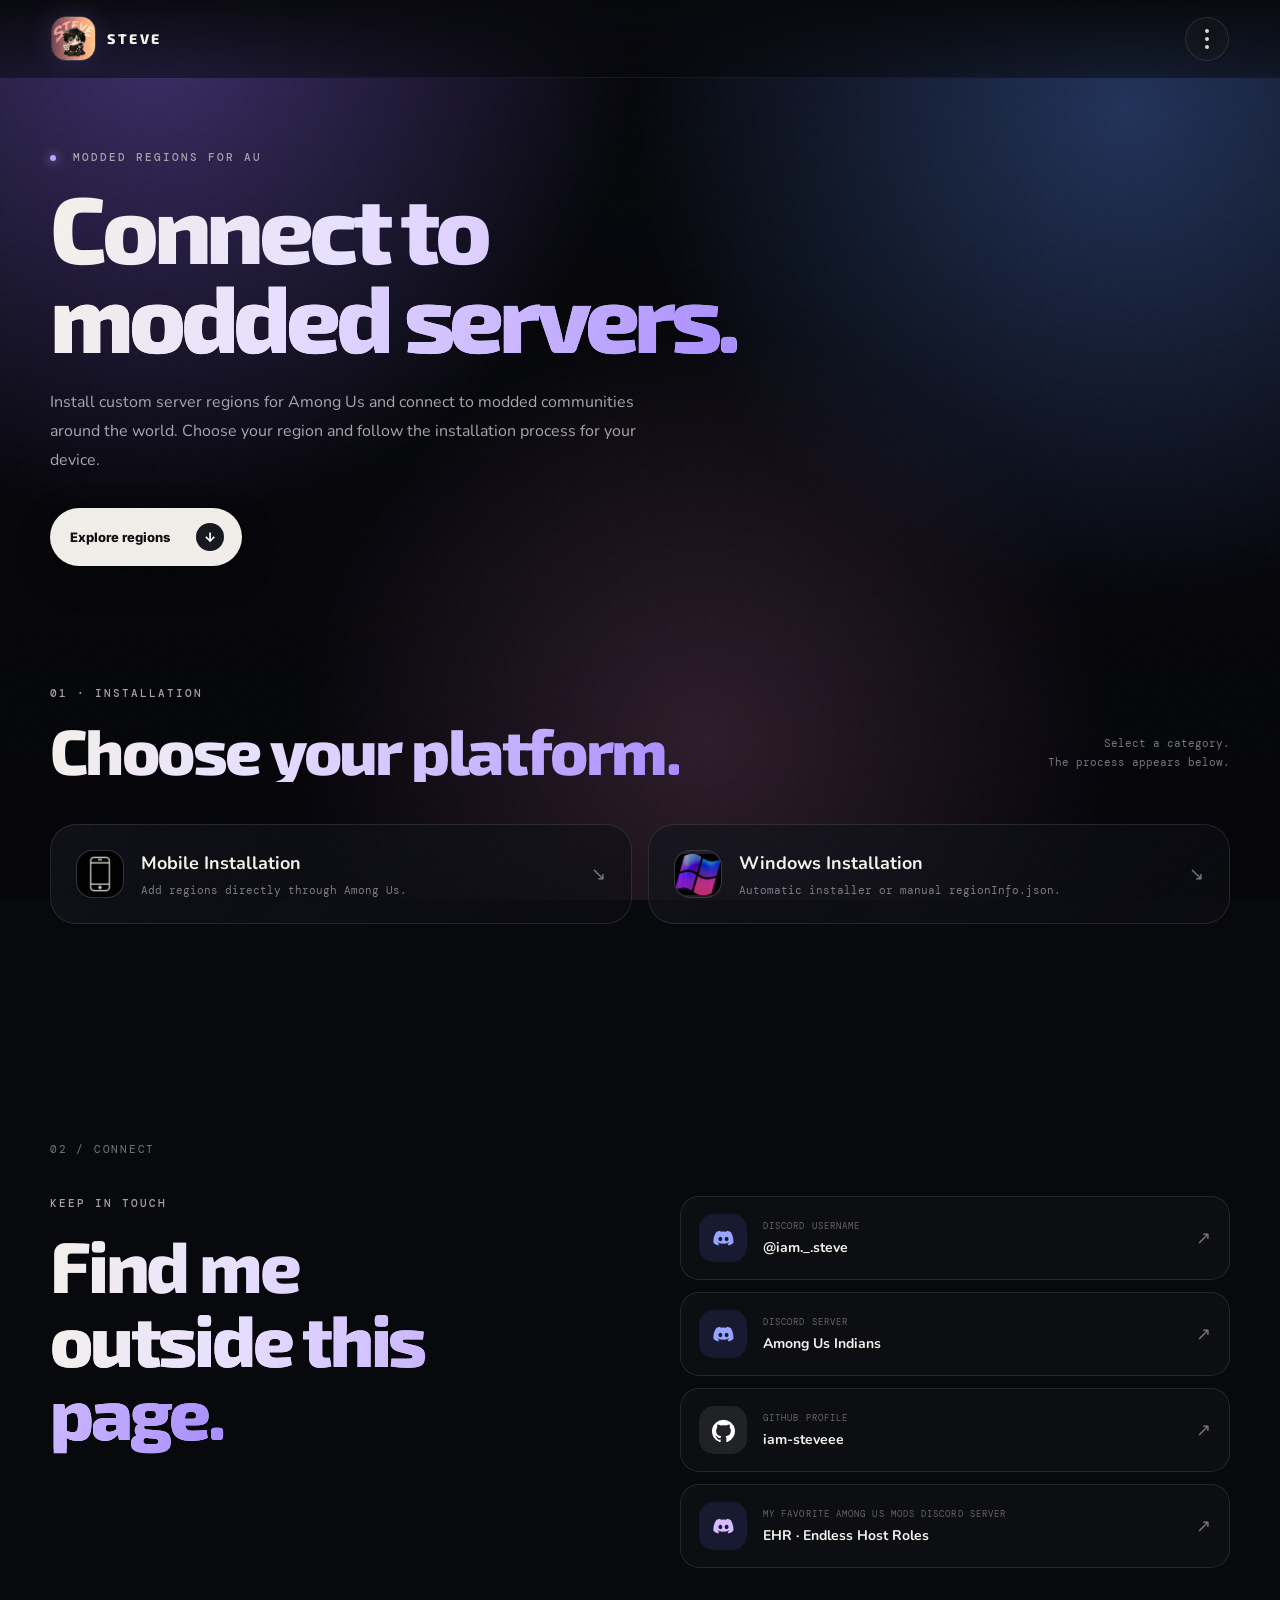
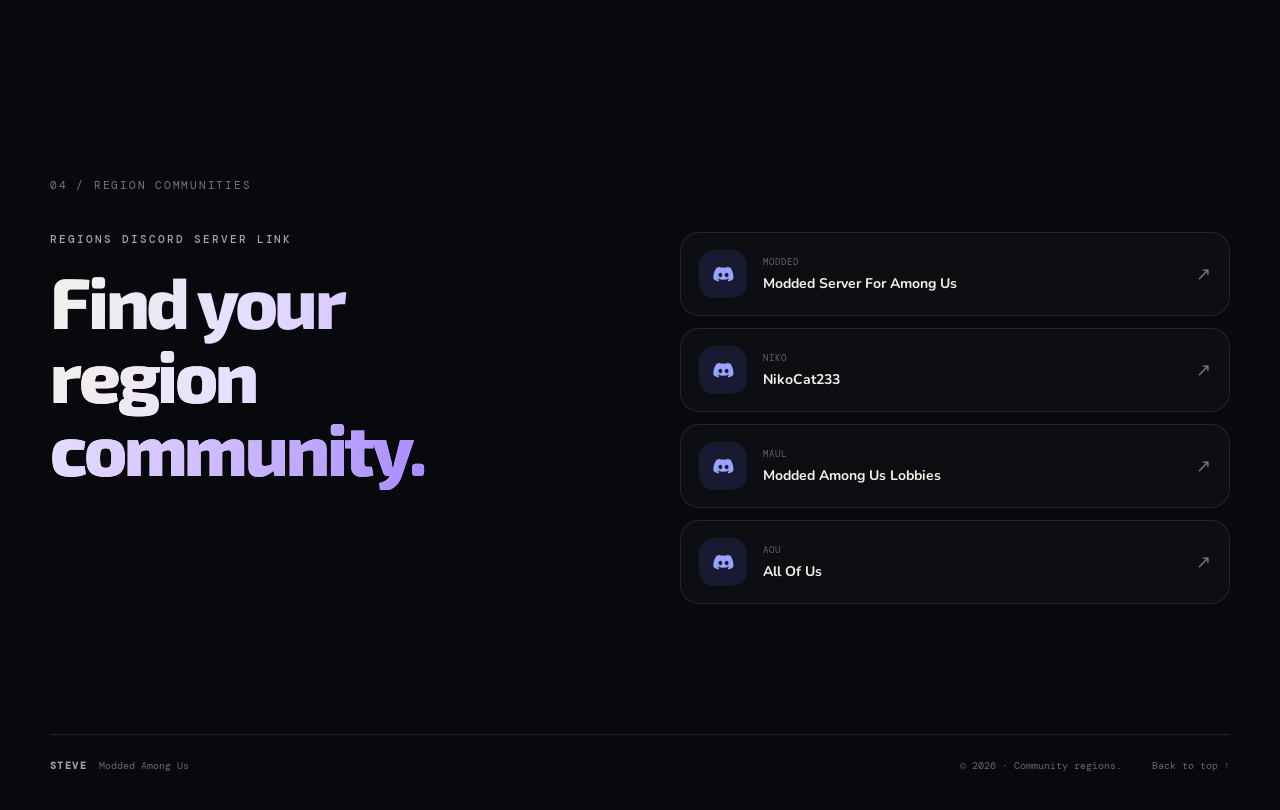
==== commit 86f041d5: "Update index.html" ====
--- a/regions/index.html
+++ b/regions/index.html
@@ -4,11 +4,34 @@
   <meta charset="utf-8">
   <meta name="viewport" content="width=device-width,initial-scale=1,viewport-fit=cover">
   <meta name="theme-color" content="#08090d">
-  <meta name="description" content="Install custom Modded Among Us server regions for mobile and Windows.">
-  <title>Modded Among Us — Community Regions</title>
+
+  <!-- BASIC PAGE INFORMATION -->
+  <meta name="author" content="Steve">
+  <meta name="description" content="Explore and install custom Among Us servers provided by the community. Discover available server regions and follow the installation guides for your device.">
+
+  <title>Modded AU | REGIONS</title>
+
+  <!-- DISCORD / OPEN GRAPH EMBED -->
+  <meta property="og:type" content="website">
+  <meta property="og:site_name" content="Modded AU">
+  <meta property="og:title" content="Modded AU | REGIONS">
+  <meta property="og:description" content="This website helps you install custom Among Us servers provided by the community. Explore available regions and installation options. Detailed instructions are provided on the website, so read every step carefully before proceeding.">
+  <meta property="og:url" content="https://iam-steveee.github.io/moddedau/regions/">
+  <meta property="og:image" content="https://iam-steveee.github.io/moddedau/regions/assets/steve-logo.png">
+  <meta property="og:image:alt" content="Steve's profile logo — Modded AU Regions">
+
+  <!-- TWITTER / SOCIAL MEDIA PREVIEW -->
+  <meta name="twitter:card" content="summary">
+  <meta name="twitter:title" content="Modded AU | REGIONS">
+  <meta name="twitter:description" content="Install custom Among Us servers provided by the community. Explore available regions and follow the installation guides for your device.">
+  <meta name="twitter:image" content="https://iam-steveee.github.io/moddedau/regions/assets/steve-logo.png">
+
+  <!-- WEBSITE FONTS -->
   <link rel="preconnect" href="https://fonts.googleapis.com">
   <link rel="preconnect" href="https://fonts.gstatic.com" crossorigin>
   <link href="https://fonts.googleapis.com/css2?family=DM+Mono:wght@400;500&family=Exo+2:wght@300;400;600;700;800;900&family=Inter:wght@400;500;600;700;800&family=Nunito:wght@400;600;700&family=Playfair+Display:wght@500;600;700&display=swap" rel="stylesheet">
+
+  <!-- WEBSITE STYLESHEET -->
   <link rel="stylesheet" href="style.css">
 </head>
 <body>
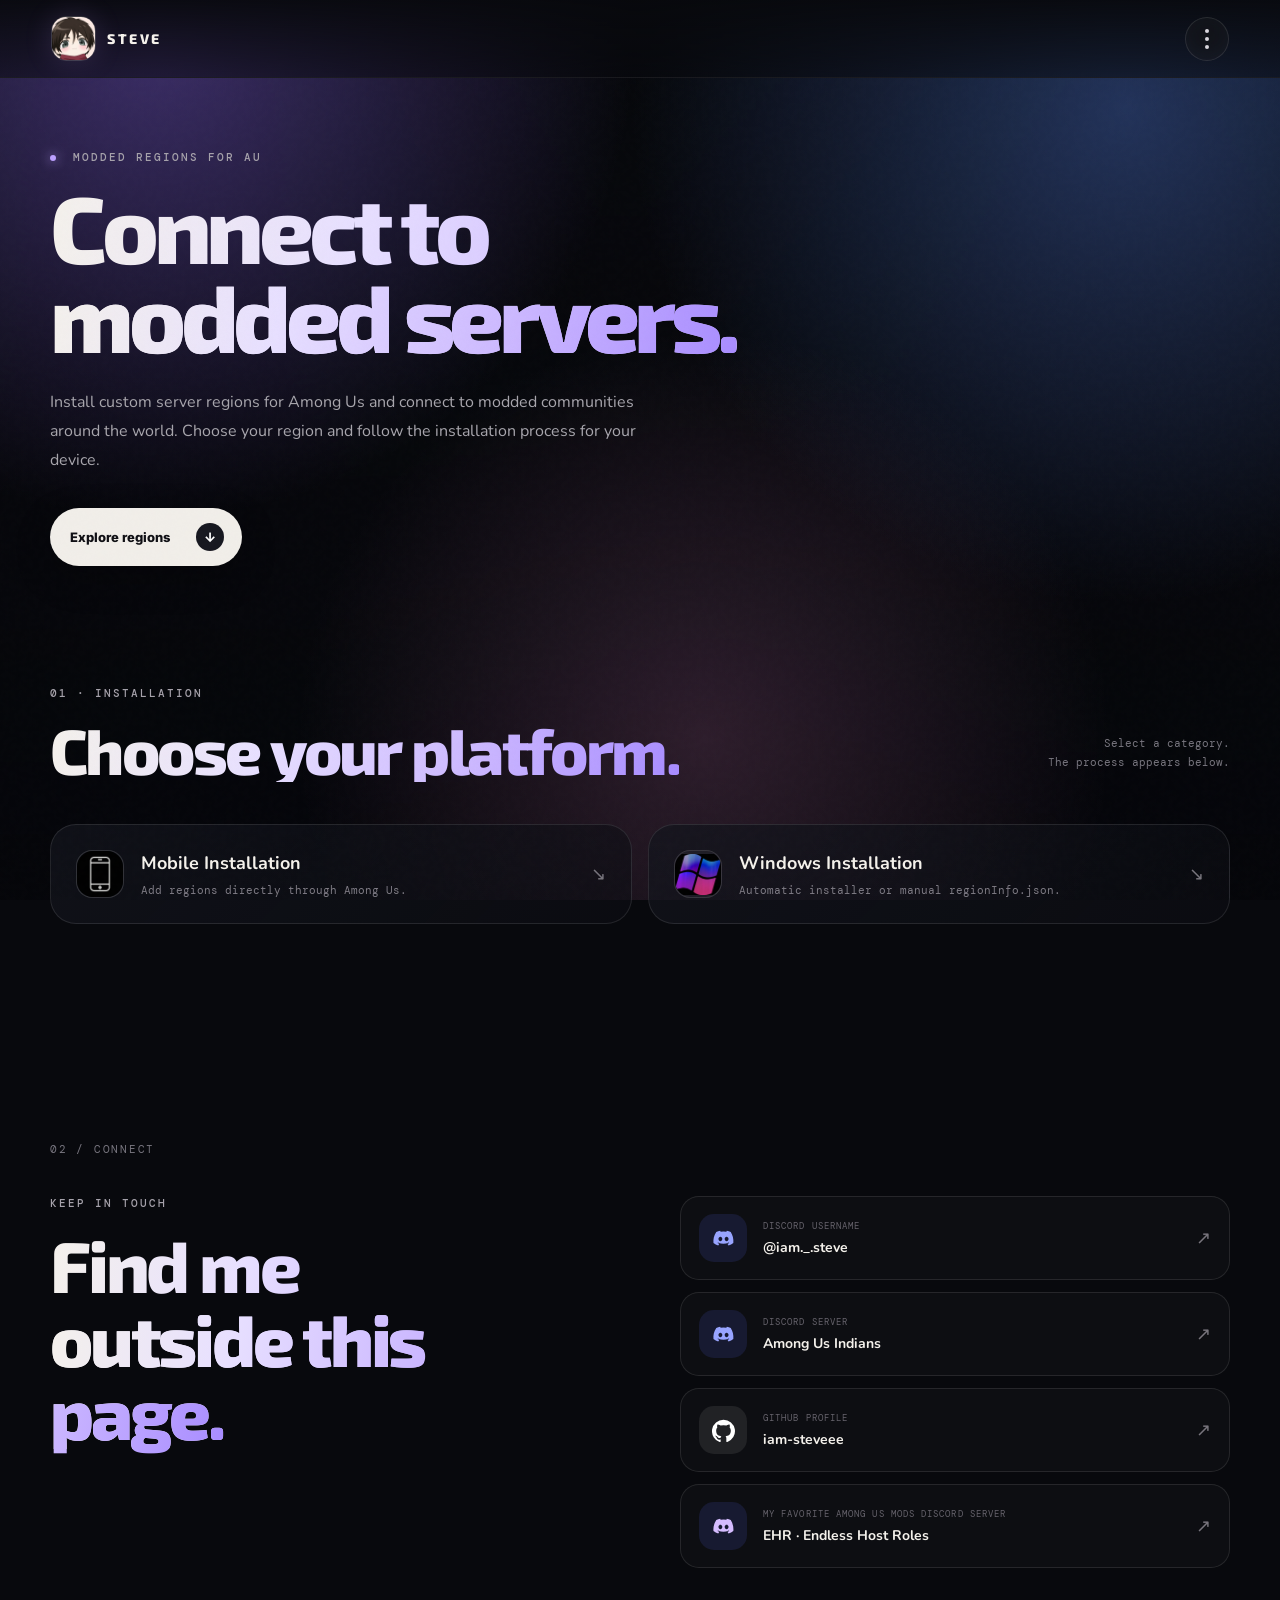
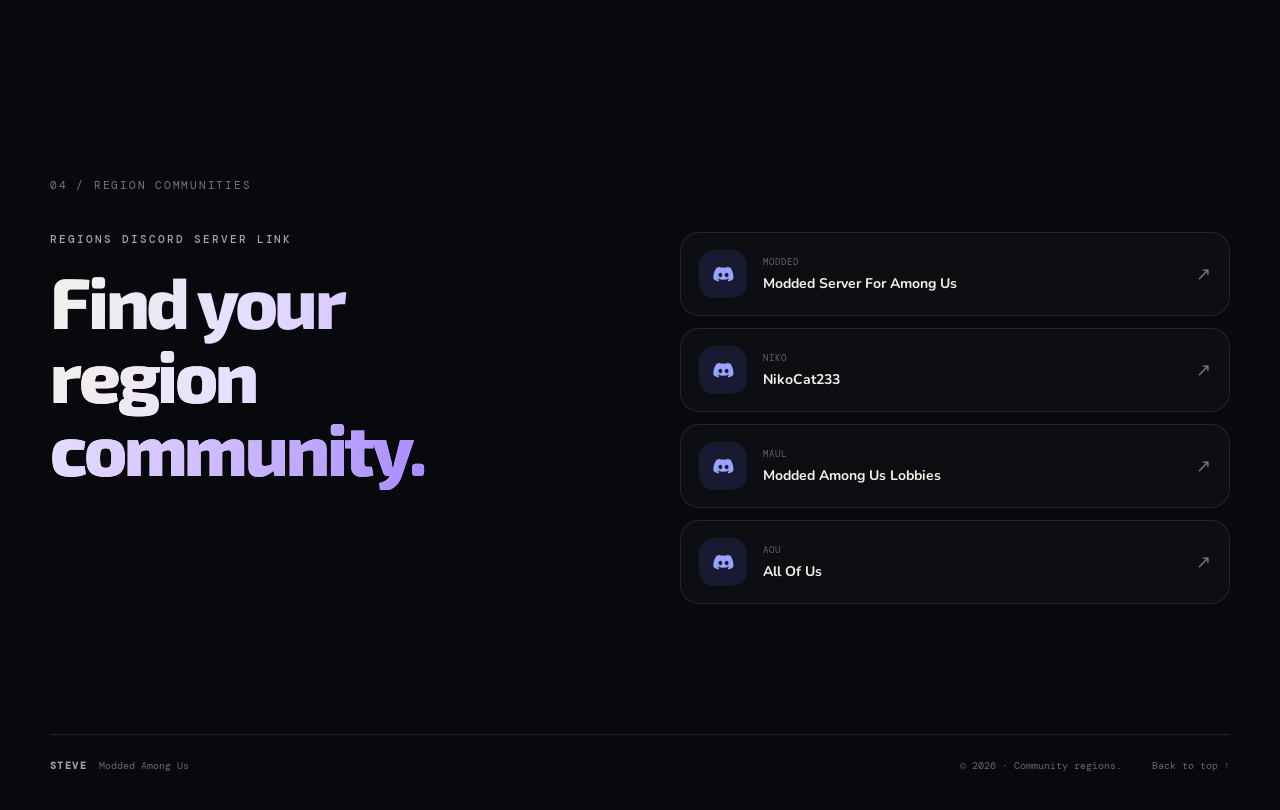
==== commit 50f1954c: "Add files via upload" ====
--- a/regions/index.html
+++ b/regions/index.html
@@ -17,14 +17,17 @@
   <meta property="og:title" content="Modded AU | REGIONS">
   <meta property="og:description" content="This website helps you install custom Among Us servers provided by the community. Explore available regions and installation options. Detailed instructions are provided on the website, so read every step carefully before proceeding.">
   <meta property="og:url" content="https://iam-steveee.github.io/moddedau/regions/">
-  <meta property="og:image" content="https://iam-steveee.github.io/moddedau/regions/assets/steve-logo.png">
+  <meta property="og:image" content="https://iam-steveee.github.io/moddedau/regions/assets/steve-logo.png?v=2">
+  <meta property="og:image:type" content="image/png">
+  <meta property="og:image:width" content="1536">
+  <meta property="og:image:height" content="1536">
   <meta property="og:image:alt" content="Steve's profile logo — Modded AU Regions">
 
   <!-- TWITTER / SOCIAL MEDIA PREVIEW -->
   <meta name="twitter:card" content="summary">
   <meta name="twitter:title" content="Modded AU | REGIONS">
   <meta name="twitter:description" content="Install custom Among Us servers provided by the community. Explore available regions and follow the installation guides for your device.">
-  <meta name="twitter:image" content="https://iam-steveee.github.io/moddedau/regions/assets/steve-logo.png">
+  <meta name="twitter:image" content="https://iam-steveee.github.io/moddedau/regions/assets/steve-logo.png?v=2">
 
   <!-- WEBSITE FONTS -->
   <link rel="preconnect" href="https://fonts.googleapis.com">
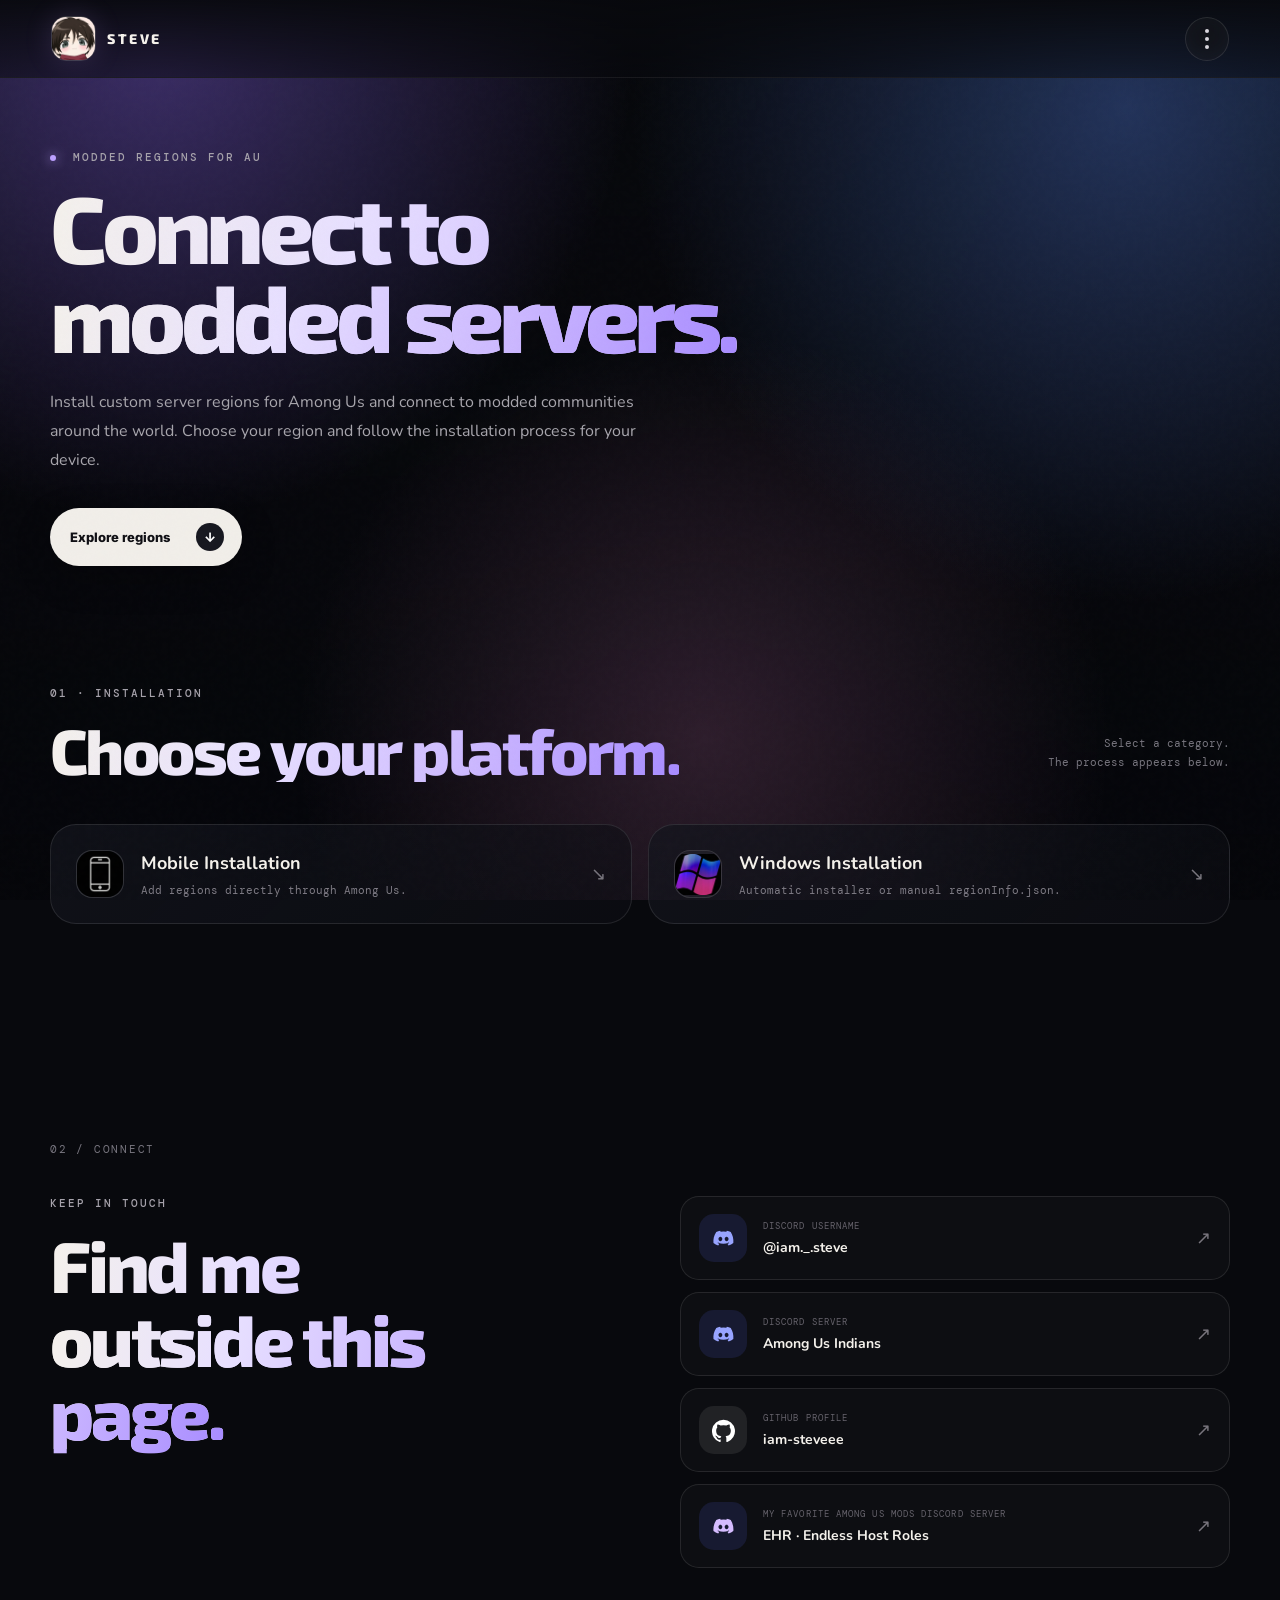
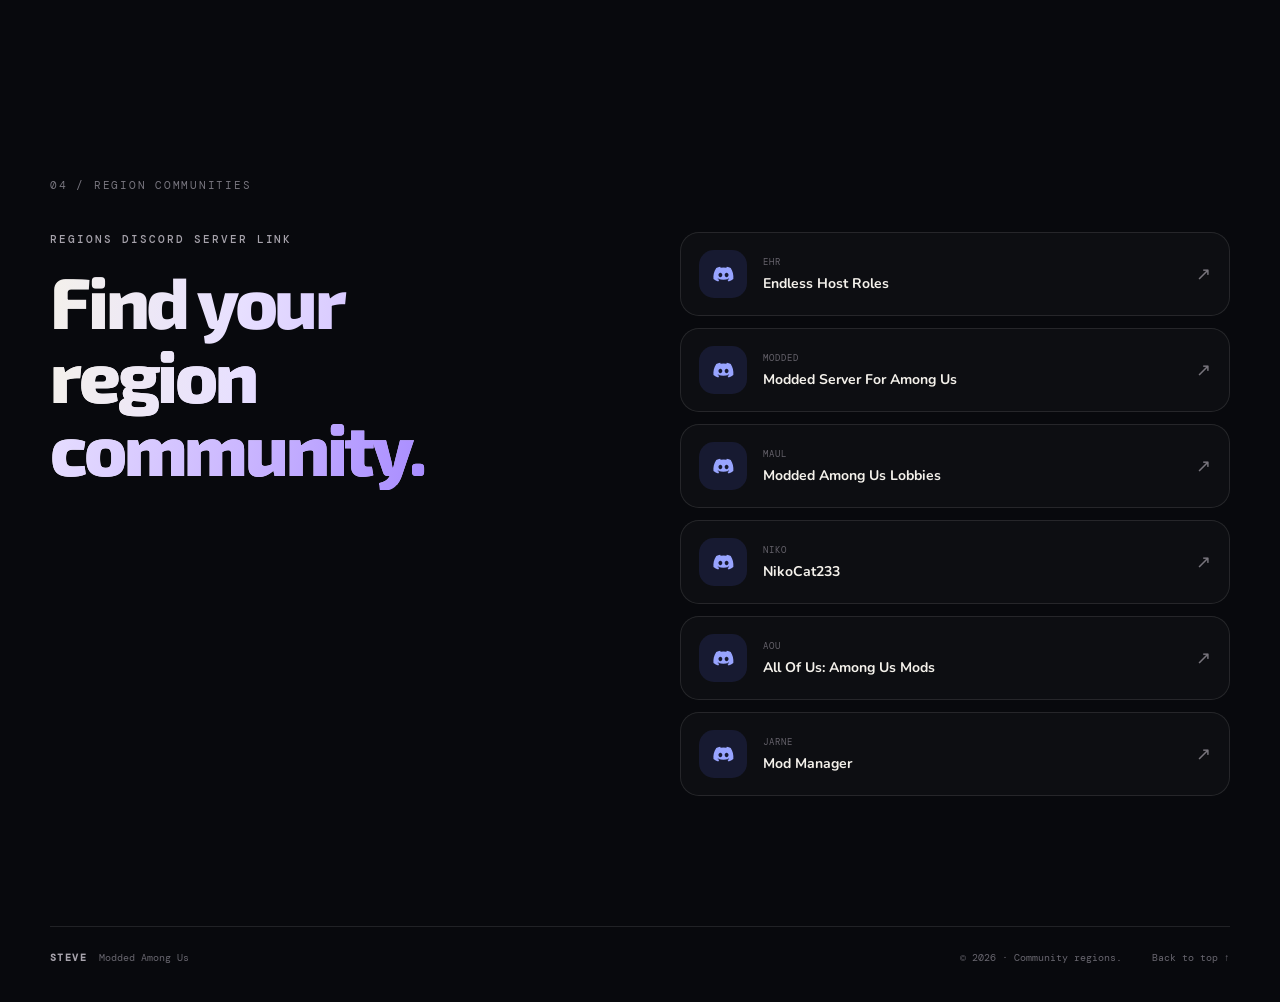
==== commit dffd158f: "Add files via upload" ====
--- a/regions/index.html
+++ b/regions/index.html
@@ -105,35 +105,44 @@
         <div class="panel-heading"><p class="eyebrow">MOBILE INSTALLATION</p><h3>Connect from Among Us.</h3><p>Open Among Us first, then choose the region you want to add. The server link will reopen the game and add the custom region.</p></div>
 
         <div class="region-list">
+          <button class="region-card reveal" data-url="amongus://init?servername=GG_US&amp;serverport=443&amp;serverip=https%3A%2F%2Fplay-us.gurge44.eu&amp;usedtls=false">
+            <span class="region-number">01</span><span class="region-main"><strong>GG US</strong><small>NORTH AMERICA · EHR</small></span><span class="region-arrow">↗</span>
+          </button>
+          <button class="region-card reveal" data-url="amongus://init?servername=GG_HU&amp;serverport=443&amp;serverip=https%3A%2F%2Fplay-hu.gurge44.eu&amp;usedtls=false">
+            <span class="region-number">02</span><span class="region-main"><strong>GG HU</strong><small>HUNGARY (EUROPE) · EHR</small></span><span class="region-arrow">↗</span>
+          </button>
           <button class="region-card reveal" data-url="amongus://init?servername=Modded_AS&amp;serverport=443&amp;serverip=https%3A%2F%2Fau-as.duikbo.at&amp;usedtls=false">
-            <span class="region-number">01</span><span class="region-main"><strong>Modded AS</strong><small>ASIA · MODDED</small></span><span class="region-arrow">↗</span>
+            <span class="region-number">03</span><span class="region-main"><strong>Modded AS</strong><small>ASIA · MODDED</small></span><span class="region-arrow">↗</span>
           </button>
           <button class="region-card reveal" data-url="amongus://init?servername=Modded_EU&amp;serverport=443&amp;serverip=https%3A%2F%2Fau-eu.duikbo.at&amp;usedtls=false">
-            <span class="region-number">02</span><span class="region-main"><strong>Modded EU</strong><small>EUROPE · MODDED</small></span><span class="region-arrow">↗</span>
+            <span class="region-number">04</span><span class="region-main"><strong>Modded EU</strong><small>EUROPE · MODDED</small></span><span class="region-arrow">↗</span>
           </button>
           <button class="region-card reveal" data-url="amongus://init?servername=Modded_NA&amp;serverport=443&amp;serverip=https%3A%2F%2Faumods.org&amp;usedtls=false">
-            <span class="region-number">03</span><span class="region-main"><strong>Modded NA</strong><small>NORTH AMERICA · MODDED</small></span><span class="region-arrow">↗</span>
+            <span class="region-number">05</span><span class="region-main"><strong>Modded NA</strong><small>NORTH AMERICA · MODDED</small></span><span class="region-arrow">↗</span>
           </button>
           <button class="region-card reveal coming-soon" type="button" disabled aria-disabled="true">
-            <span class="region-number">04</span><span class="region-main"><strong>Maul AS</strong><small>ASIA · MAUL · COMING SOON</small></span><span class="region-arrow">—</span>
+            <span class="region-number">06</span><span class="region-main"><strong>Maul AS</strong><small>ASIA · MAUL · COMING SOON</small></span><span class="region-arrow">—</span>
           </button>
           <button class="region-card reveal" data-url="amongus://init?servername=MAUL-EU&amp;serverport=443&amp;serverip=https%3A%2F%2Feu.moddedamong.us&amp;usedtls=false">
-            <span class="region-number">05</span><span class="region-main"><strong>Maul EU</strong><small>EUROPE · MAUL</small></span><span class="region-arrow">↗</span>
+            <span class="region-number">07</span><span class="region-main"><strong>Maul EU</strong><small>EUROPE · MAUL</small></span><span class="region-arrow">↗</span>
           </button>
           <button class="region-card reveal" data-url="amongus://init?servername=MAUL-NA&amp;serverport=443&amp;serverip=https%3A%2F%2Fau.moddedamong.us&amp;usedtls=false">
-            <span class="region-number">06</span><span class="region-main"><strong>Maul NA</strong><small>NORTH AMERICA · MAUL</small></span><span class="region-arrow">↗</span>
+            <span class="region-number">08</span><span class="region-main"><strong>Maul NA</strong><small>NORTH AMERICA · MAUL</small></span><span class="region-arrow">↗</span>
           </button>
           <button class="region-card reveal" data-url="amongus://init?servername=Niko_AS&amp;serverport=443&amp;serverip=https%3A%2F%2Fau-as.niko233.top&amp;usedtls=false">
-            <span class="region-number">07</span><span class="region-main"><strong>Niko AS</strong><small>ASIA · NIKO</small></span><span class="region-arrow">↗</span>
+            <span class="region-number">09</span><span class="region-main"><strong>Niko AS</strong><small>ASIA · NIKO</small></span><span class="region-arrow">↗</span>
           </button>
           <button class="region-card reveal coming-soon shutdown" type="button" disabled aria-disabled="true">
-            <span class="region-number">08</span><span class="region-main"><strong>Niko EU</strong><small>EUROPE · NIKO · SHUTDOWN<br>Thank you Niko for your server.</small></span><span class="region-arrow">—</span>
+            <span class="region-number">10</span><span class="region-main"><strong>Niko EU</strong><small>EUROPE · NIKO · SHUTDOWN<br>Thank you Niko for your server.</small></span><span class="region-arrow">—</span>
           </button>
           <button class="region-card reveal" data-url="amongus://init?servername=Niko_NA&amp;serverport=443&amp;serverip=https%3A%2F%2Fau-us.niko233.top&amp;usedtls=false">
-            <span class="region-number">09</span><span class="region-main"><strong>Niko NA</strong><small>NORTH AMERICA · NIKO</small></span><span class="region-arrow">↗</span>
+            <span class="region-number">11</span><span class="region-main"><strong>Niko NA</strong><small>NORTH AMERICA · NIKO</small></span><span class="region-arrow">↗</span>
           </button>
           <button class="region-card reveal" data-url="amongus://init?servername=AOU_EU&amp;serverport=443&amp;serverip=https%3A%2F%2Feu.allofus.dev&amp;usedtls=false">
-            <span class="region-number">10</span><span class="region-main"><strong>AOU EU</strong><small>EUROPE · ALLOFUS</small></span><span class="region-arrow">↗</span>
+            <span class="region-number">12</span><span class="region-main"><strong>AOU EU</strong><small>EUROPE · ALLOFUS</small></span><span class="region-arrow">↗</span>
+          </button>
+          <button class="region-card reveal" data-url="amongus://init?servername=Jarnes_MEU&amp;serverport=443&amp;serverip=https%3A%2F%2Fmodmanagere.eu.amongusclub.cn&amp;usedtls=false">
+            <span class="region-number">13</span><span class="region-main"><strong>Jarne's MEU</strong><small>EUROPE · MODMANAGER</small></span><span class="region-arrow">↗</span>
           </button>
         </div>
 
@@ -226,10 +235,12 @@
       <div class="connect-grid">
         <div class="reveal"><p class="eyebrow">REGIONS DISCORD SERVER LINK</p><h2>Find your<br><span class="accent-text">region community.</span></h2></div>
         <div class="social-stack reveal delay-1">
+          <a class="social-card" href="https://discord.gg/ehr" target="_blank" rel="noopener noreferrer"><span class="social-icon discord-bg"><svg viewBox="0 0 24 24" fill="currentColor" aria-hidden="true"><path d="M19.54 5.34A16.1 16.1 0 0 0 15.48 4l-.5 1.02a14.2 14.2 0 0 0-5.96 0L8.52 4a16.1 16.1 0 0 0-4.06 1.34C1.88 9.2 1.18 12.97 1.53 16.69a16.3 16.3 0 0 0 4.97 2.5l1.2-1.64c-.66-.25-1.3-.55-1.9-.9l.46-.35c3.67 1.7 7.65 1.7 11.28 0l.47.35c-.61.35-1.25.65-1.91.9l1.2 1.64a16.3 16.3 0 0 0 4.97-2.5c.41-4.31-.7-8.04-2.73-11.35ZM8.75 14.77c-1.1 0-2-1.02-2-2.27s.88-2.27 2-2.27 2 1.02 2 2.27-.9 2.27-2 2.27Zm6.5 0c-1.1 0-2-1.02-2-2.27s.88-2.27 2-2.27 2 1.02 2 2.27-.9 2.27-2 2.27Z"/></svg></span><span><small>EHR</small><strong>Endless Host Roles</strong></span><span class="social-arrow">↗</span></a>
           <a class="social-card" href="https://discord.gg/8jNMrK3d4" target="_blank" rel="noopener noreferrer"><span class="social-icon discord-bg"><svg viewBox="0 0 24 24" fill="currentColor" aria-hidden="true"><path d="M19.54 5.34A16.1 16.1 0 0 0 15.48 4l-.5 1.02a14.2 14.2 0 0 0-5.96 0L8.52 4a16.1 16.1 0 0 0-4.06 1.34C1.88 9.2 1.18 12.97 1.53 16.69a16.3 16.3 0 0 0 4.97 2.5l1.2-1.64c-.66-.25-1.3-.55-1.9-.9l.46-.35c3.67 1.7 7.65 1.7 11.28 0l.47.35c-.61.35-1.25.65-1.91.9l1.2 1.64a16.3 16.3 0 0 0 4.97-2.5c.41-4.31-.7-8.04-2.73-11.35ZM8.75 14.77c-1.1 0-2-1.02-2-2.27s.88-2.27 2-2.27 2 1.02 2 2.27-.9 2.27-2 2.27Zm6.5 0c-1.1 0-2-1.02-2-2.27s.88-2.27 2-2.27 2 1.02 2 2.27-.9 2.27-2 2.27Z"/></svg></span><span><small>MODDED</small><strong>Modded Server For Among Us</strong></span><span class="social-arrow">↗</span></a>
+          <a class="social-card" href="https://discord.gg/maul" target="_blank" rel="noopener noreferrer"><span class="social-icon discord-bg"><svg viewBox="0 0 24 24" fill="currentColor" aria-hidden="true"><path d="M19.54 5.34A16.1 16.1 0 0 0 15.48 4l-.5 1.02a14.2 14.2 0 0 0-5.96 0L8.52 4a16.1 16.1 0 0 0-4.06 1.34C1.88 9.2 1.18 12.97 1.53 16.69a16.3 16.3 0 0 0 4.97 2.5l1.2-1.64c-.66-.25-1.3-.55-1.9-.9l.46-.35c3.67 1.7 7.65 1.7 11.28 0l.47.35c-.61.35-1.25.65-1.91.9l1.2 1.64a16.3 16.3 0 0 0 4.97-2.5c.41-4.31-.7-8.04-2.73-11.35ZM8.75 14.77c-1.1 0-2-1.02-2-2.27s.88-2.27 2-2.27 2 1.02 2 2.27-.9 2.27-2 2.27Zm6.5 0c-1.1 0-2-1.02-2-2.27s.88-2.27 2-2.27 2 1.02 2 2.27-.9 2.27-2 2.27Z"/></svg></span><span><small>MAUL</small><strong>Modded Among Us Lobbies</strong></span><span class="social-arrow">↗</span></a>
           <a class="social-card" href="https://discord.gg/E2Y76W7zx" target="_blank" rel="noopener noreferrer"><span class="social-icon discord-bg"><svg viewBox="0 0 24 24" fill="currentColor" aria-hidden="true"><path d="M19.54 5.34A16.1 16.1 0 0 0 15.48 4l-.5 1.02a14.2 14.2 0 0 0-5.96 0L8.52 4a16.1 16.1 0 0 0-4.06 1.34C1.88 9.2 1.18 12.97 1.53 16.69a16.3 16.3 0 0 0 4.97 2.5l1.2-1.64c-.66-.25-1.3-.55-1.9-.9l.46-.35c3.67 1.7 7.65 1.7 11.28 0l.47.35c-.61.35-1.25.65-1.91.9l1.2 1.64a16.3 16.3 0 0 0 4.97-2.5c.41-4.31-.7-8.04-2.73-11.35ZM8.75 14.77c-1.1 0-2-1.02-2-2.27s.88-2.27 2-2.27 2 1.02 2 2.27-.9 2.27-2 2.27Zm6.5 0c-1.1 0-2-1.02-2-2.27s.88-2.27 2-2.27 2 1.02 2 2.27-.9 2.27-2 2.27Z"/></svg></span><span><small>NIKO</small><strong>NikoCat233</strong></span><span class="social-arrow">↗</span></a>
-          <a class="social-card" href="https://discord.gg/maul" target="_blank" rel="noopener noreferrer"><span class="social-icon discord-bg"><svg viewBox="0 0 24 24" fill="currentColor" aria-hidden="true"><path d="M19.54 5.34A16.1 16.1 0 0 0 15.48 4l-.5 1.02a14.2 14.2 0 0 0-5.96 0L8.52 4a16.1 16.1 0 0 0-4.06 1.34C1.88 9.2 1.18 12.97 1.53 16.69a16.3 16.3 0 0 0 4.97 2.5l1.2-1.64c-.66-.25-1.3-.55-1.9-.9l.46-.35c3.67 1.7 7.65 1.7 11.28 0l.47.35c-.61.35-1.25.65-1.91.9l1.2 1.64a16.3 16.3 0 0 0 4.97-2.5c.41-4.31-.7-8.04-2.73-11.35ZM8.75 14.77c-1.1 0-2-1.02-2-2.27s.88-2.27 2-2.27 2 1.02 2 2.27-.9 2.27-2 2.27Zm6.5 0c-1.1 0-2-1.02-2-2.27s.88-2.27 2-2.27 2 1.02 2 2.27-.9 2.27-2 2.27Z"/></svg></span><span><small>MAUL</small><strong>Modded Among Us Lobbies</strong></span><span class="social-arrow">↗</span></a>
-          <a class="social-card" href="https://discord.gg/all-of-us-among-us-mods-1333104345906020402" target="_blank" rel="noopener noreferrer"><span class="social-icon discord-bg"><svg viewBox="0 0 24 24" fill="currentColor" aria-hidden="true"><path d="M19.54 5.34A16.1 16.1 0 0 0 15.48 4l-.5 1.02a14.2 14.2 0 0 0-5.96 0L8.52 4a16.1 16.1 0 0 0-4.06 1.34C1.88 9.2 1.18 12.97 1.53 16.69a16.3 16.3 0 0 0 4.97 2.5l1.2-1.64c-.66-.25-1.3-.55-1.9-.9l.46-.35c3.67 1.7 7.65 1.7 11.28 0l.47.35c-.61.35-1.25.65-1.91.9l1.2 1.64a16.3 16.3 0 0 0 4.97-2.5c.41-4.31-.7-8.04-2.73-11.35ZM8.75 14.77c-1.1 0-2-1.02-2-2.27s.88-2.27 2-2.27 2 1.02 2 2.27-.9 2.27-2 2.27Zm6.5 0c-1.1 0-2-1.02-2-2.27s.88-2.27 2-2.27 2 1.02 2 2.27-.9 2.27-2 2.27Z"/></svg></span><span><small>AOU</small><strong>All Of Us</strong></span><span class="social-arrow">↗</span></a>
+          <a class="social-card" href="https://discord.gg/all-of-us-among-us-mods-1333104345906020402" target="_blank" rel="noopener noreferrer"><span class="social-icon discord-bg"><svg viewBox="0 0 24 24" fill="currentColor" aria-hidden="true"><path d="M19.54 5.34A16.1 16.1 0 0 0 15.48 4l-.5 1.02a14.2 14.2 0 0 0-5.96 0L8.52 4a16.1 16.1 0 0 0-4.06 1.34C1.88 9.2 1.18 12.97 1.53 16.69a16.3 16.3 0 0 0 4.97 2.5l1.2-1.64c-.66-.25-1.3-.55-1.9-.9l.46-.35c3.67 1.7 7.65 1.7 11.28 0l.47.35c-.61.35-1.25.65-1.91.9l1.2 1.64a16.3 16.3 0 0 0 4.97-2.5c.41-4.31-.7-8.04-2.73-11.35ZM8.75 14.77c-1.1 0-2-1.02-2-2.27s.88-2.27 2-2.27 2 1.02 2 2.27-.9 2.27-2 2.27Zm6.5 0c-1.1 0-2-1.02-2-2.27s.88-2.27 2-2.27 2 1.02 2 2.27-.9 2.27-2 2.27Z"/></svg></span><span><small>AOU</small><strong>All Of Us: Among Us Mods</strong></span><span class="social-arrow">↗</span></a>
+          <a class="social-card" href="https://discord.gg/kvMh39M5h" target="_blank" rel="noopener noreferrer"><span class="social-icon discord-bg"><svg viewBox="0 0 24 24" fill="currentColor" aria-hidden="true"><path d="M19.54 5.34A16.1 16.1 0 0 0 15.48 4l-.5 1.02a14.2 14.2 0 0 0-5.96 0L8.52 4a16.1 16.1 0 0 0-4.06 1.34C1.88 9.2 1.18 12.97 1.53 16.69a16.3 16.3 0 0 0 4.97 2.5l1.2-1.64c-.66-.25-1.3-.55-1.9-.9l.46-.35c3.67 1.7 7.65 1.7 11.28 0l.47.35c-.61.35-1.25.65-1.91.9l1.2 1.64a16.3 16.3 0 0 0 4.97-2.5c.41-4.31-.7-8.04-2.73-11.35ZM8.75 14.77c-1.1 0-2-1.02-2-2.27s.88-2.27 2-2.27 2 1.02 2 2.27-.9 2.27-2 2.27Zm6.5 0c-1.1 0-2-1.02-2-2.27s.88-2.27 2-2.27 2 1.02 2 2.27-.9 2.27-2 2.27Z"/></svg></span><span><small>JARNE</small><strong>Mod Manager</strong></span><span class="social-arrow">↗</span></a>
         </div>
       </div>
     </section>
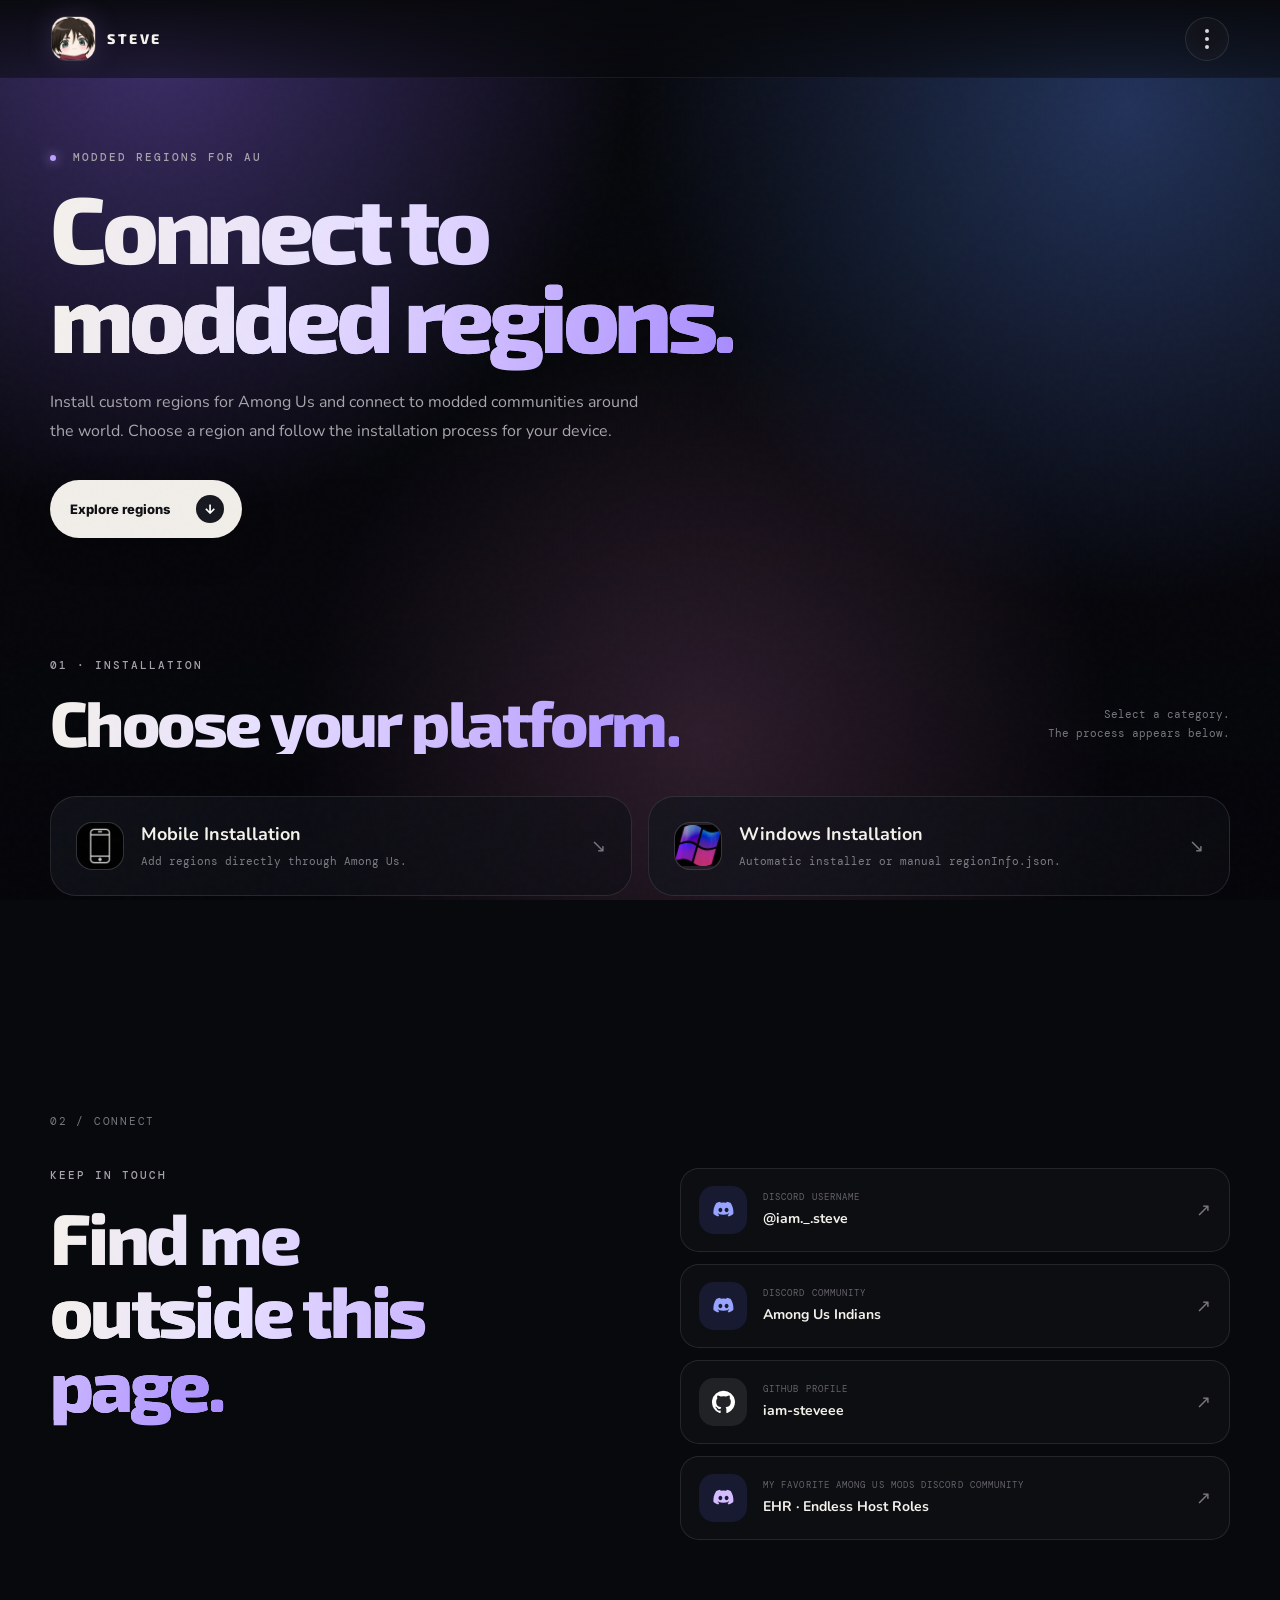
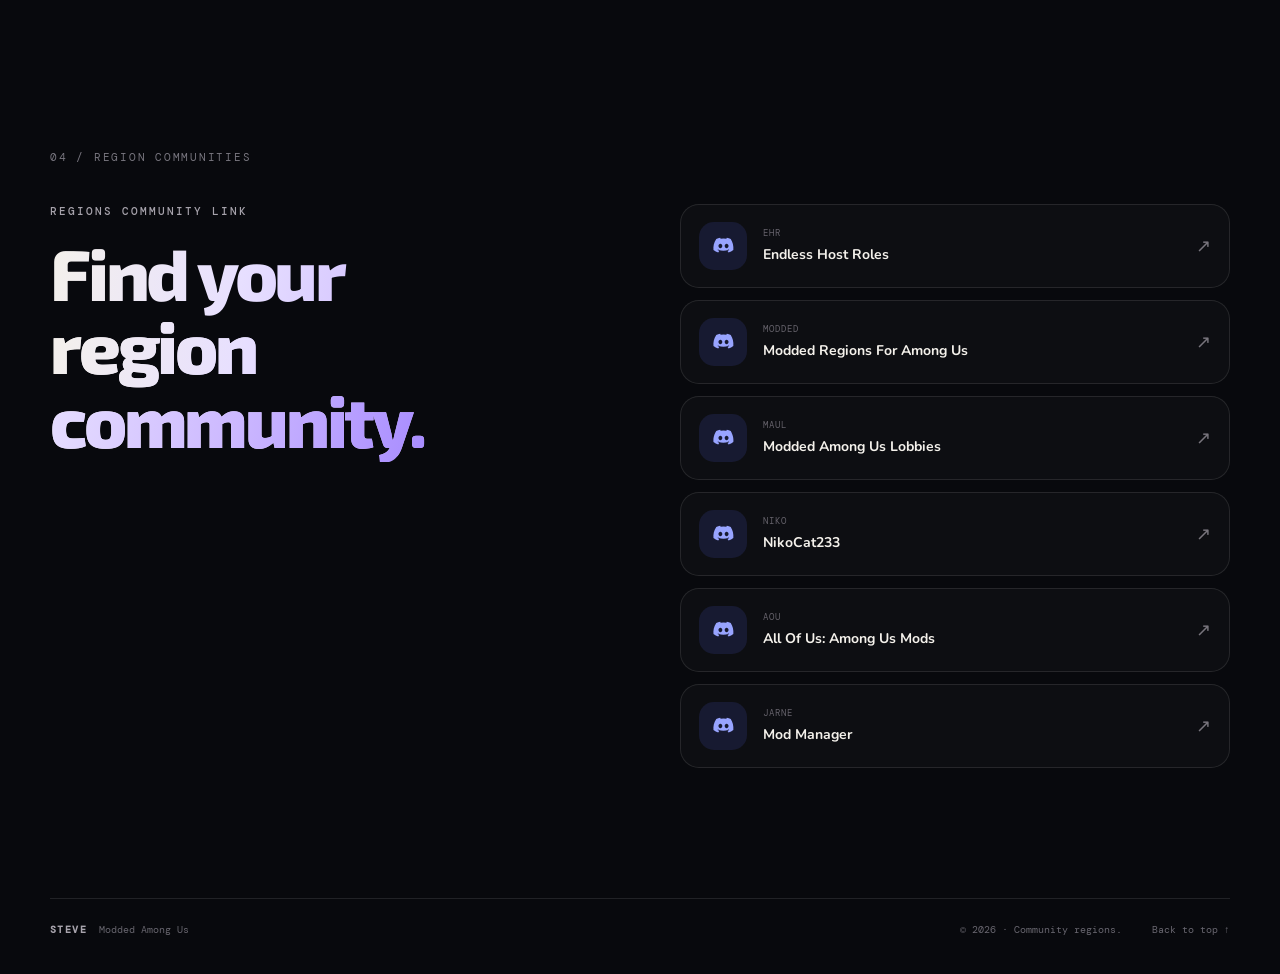
==== commit b5354054: "Add files via upload" ====
--- a/regions/index.html
+++ b/regions/index.html
@@ -7,7 +7,7 @@
 
   <!-- BASIC PAGE INFORMATION -->
   <meta name="author" content="Steve">
-  <meta name="description" content="Explore and install custom Among Us servers provided by the community. Discover available server regions and follow the installation guides for your device.">
+  <meta name="description" content="Explore and install custom Among Us regions provided by the community. Discover available server regions and follow the installation guides for your device.">
 
   <title>Modded AU | REGIONS</title>
 
@@ -15,9 +15,9 @@
   <meta property="og:type" content="website">
   <meta property="og:site_name" content="Modded AU">
   <meta property="og:title" content="Modded AU | REGIONS">
-  <meta property="og:description" content="This website helps you install custom Among Us servers provided by the community. Explore available regions and installation options. Detailed instructions are provided on the website, so read every step carefully before proceeding.">
+  <meta property="og:description" content="This website helps you install custom Among Us regions provided by the community. Explore available regions and installation options. Detailed instructions are provided on the website, so read every step carefully before proceeding.">
   <meta property="og:url" content="https://iam-steveee.github.io/moddedau/regions/">
-  <meta property="og:image" content="https://iam-steveee.github.io/moddedau/regions/assets/steve-logo.png?v=2">
+  <meta property="og:image" content="https://iam-steveee.github.io/moddedau/assets/steve-logo.png?v=2">
   <meta property="og:image:type" content="image/png">
   <meta property="og:image:width" content="1536">
   <meta property="og:image:height" content="1536">
@@ -26,8 +26,8 @@
   <!-- TWITTER / SOCIAL MEDIA PREVIEW -->
   <meta name="twitter:card" content="summary">
   <meta name="twitter:title" content="Modded AU | REGIONS">
-  <meta name="twitter:description" content="Install custom Among Us servers provided by the community. Explore available regions and follow the installation guides for your device.">
-  <meta name="twitter:image" content="https://iam-steveee.github.io/moddedau/regions/assets/steve-logo.png?v=2">
+  <meta name="twitter:description" content="Install custom Among Us regions provided by the community. Explore available regions and follow the installation guides for your device.">
+  <meta name="twitter:image" content="https://iam-steveee.github.io/moddedau/assets/steve-logo.png?v=2">
 
   <!-- WEBSITE FONTS -->
   <link rel="preconnect" href="https://fonts.googleapis.com">
@@ -56,7 +56,7 @@
 
   <header class="site-header">
     <a class="brand" href="#top" aria-label="Modded Among Us home">
-      <span class="brand-mark"><img src="assets/steve-logo.png" alt=""></span>
+      <span class="brand-mark"><img src="https://iam-steveee.github.io/moddedau/assets/steve-logo.png" alt=""></span>
       <span class="brand-copy">
         <strong>STEVE</strong>
       </span>
@@ -78,8 +78,8 @@
     <section class="hero section-shell">
       <div class="hero-copy reveal">
         <p class="eyebrow"><span class="eyebrow-dot"></span> MODDED REGIONS FOR AU</p>
-        <h1>Connect to<br><span class="accent-text">modded servers.</span></h1>
-        <p class="hero-text">Install custom server regions for Among Us and connect to modded communities around the world. Choose your region and follow the installation process for your device.</p>
+        <h1>Connect to<br><span class="accent-text">modded regions.</span></h1>
+        <p class="hero-text">Install custom regions for Among Us and connect to modded communities around the world. Choose a region and follow the installation process for your device.</p>
         <div class="hero-actions">
           <a class="primary-btn" href="#install"><span>Explore regions</span><span class="arrow">↓</span></a>
         </div>
@@ -102,7 +102,7 @@
       </div>
 
       <div class="install-panel" id="mobilePanel" hidden>
-        <div class="panel-heading"><p class="eyebrow">MOBILE INSTALLATION</p><h3>Connect from Among Us.</h3><p>Open Among Us first, then choose the region you want to add. The server link will reopen the game and add the custom region.</p></div>
+        <div class="panel-heading"><p class="eyebrow">MOBILE INSTALLATION</p><h3>Connect from Among Us.</h3><p>Open Among Us first, then choose the region you want to add. The region link will reopen the game and add the custom region.</p></div>
 
         <div class="region-list">
           <button class="region-card reveal" data-url="amongus://init?servername=GG_US&amp;serverport=443&amp;serverip=https%3A%2F%2Fplay-us.gurge44.eu&amp;usedtls=false">
@@ -133,7 +133,7 @@
             <span class="region-number">09</span><span class="region-main"><strong>Niko AS</strong><small>ASIA · NIKO</small></span><span class="region-arrow">↗</span>
           </button>
           <button class="region-card reveal coming-soon shutdown" type="button" disabled aria-disabled="true">
-            <span class="region-number">10</span><span class="region-main"><strong>Niko EU</strong><small>EUROPE · NIKO · SHUTDOWN<br>Thank you Niko for your server.</small></span><span class="region-arrow">—</span>
+            <span class="region-number">10</span><span class="region-main"><strong>Niko EU</strong><small>EUROPE · NIKO · SHUTDOWN<br>Thank you Niko for hosting this region.</small></span><span class="region-arrow">—</span>
           </button>
           <button class="region-card reveal" data-url="amongus://init?servername=Niko_NA&amp;serverport=443&amp;serverip=https%3A%2F%2Fau-us.niko233.top&amp;usedtls=false">
             <span class="region-number">11</span><span class="region-main"><strong>Niko NA</strong><small>NORTH AMERICA · NIKO</small></span><span class="region-arrow">↗</span>
@@ -160,11 +160,11 @@
             <ol>
               <li><strong>1.</strong> Open <strong>Among Us</strong> and go to the <strong>Create Lobby</strong> page, then <strong>minimize</strong> the game.</li>
               <li><strong>2.</strong> Click on <strong>Region You Want</strong>. This will automatically reopen <strong>Among Us</strong>.</li>
-              <li><strong>3.</strong> Click the <strong>arrow</strong> next to the server name and check if the newly added server appears.</li>
+              <li><strong>3.</strong> Click the <strong>arrow</strong> next to the region name and check if the newly added region appears.</li>
             </ol>
           </div>
           <div class="mobile-warning">
-            <strong>If the server still doesn't appear</strong>, you likely <strong>missed a step</strong> or <strong>didn't follow the guide correctly</strong>. Read the guide carefully and try again.
+            <strong>If the region still doesn't appear</strong>, you likely <strong>missed a step</strong> or <strong>didn't follow the guide correctly</strong>. Read the guide carefully and try again.
           </div>
         </div>
       </div>
@@ -178,7 +178,7 @@
             <div><span>1</span><p><strong>Download the installer.</strong><br>Save <code>Steve'sCustomServersForAU.bat</code> to your Windows PC — grab it from <a href="https://iam-steveee.github.io/moddedau/regions/Steve'sCustomServersForAU.bat" download>this link</a> or use the download button below.</p></div>
             <div><span>2</span><p><strong>Open the downloaded file.</strong><br>Click the file and run it <strong>as Administrator</strong>.</p></div>
             <div><span>3</span><p><strong>Read the words on your screen carefully.</strong><br>It will ask you to enter <code>1</code> or <code>2</code>. Before entering anything, <strong>please read what your Command Prompt says</strong>.</p></div>
-            <div><span>4</span><p><strong>Restart Among Us.</strong><br>Restart <strong>Among Us</strong>, go to <strong>Create Game → Dropdown Arrow</strong>, and check if the servers were added. If it appears, you're done.</p></div>
+            <div><span>4</span><p><strong>Restart Among Us.</strong><br>Restart <strong>Among Us</strong>, go to <strong>Create Game → Dropdown Arrow</strong>, and check if the regions were added. If it appears, you're done.</p></div>
           </div>
           <a class="download-button primary" href="Steve'sCustomServersForAU.bat" download><span><strong>Download Installer (.bat)</strong><small>Automatic installation</small></span><b>↓</b></a>
         </div>
@@ -222,10 +222,10 @@
       <div class="connect-grid">
         <div class="reveal"><p class="eyebrow">KEEP IN TOUCH</p><h2>Find me<br><span class="accent-text">outside this page.</span></h2></div>
         <div class="social-stack reveal delay-1">
-          <a class="social-card" href="https://discord.gg/amongusindians" target="_blank" rel="noopener noreferrer"><span class="social-icon discord-bg"><svg viewBox="0 0 24 24" fill="currentColor" aria-hidden="true"><path d="M19.54 5.34A16.1 16.1 0 0 0 15.48 4l-.5 1.02a14.2 14.2 0 0 0-5.96 0L8.52 4a16.1 16.1 0 0 0-4.06 1.34C1.88 9.2 1.18 12.97 1.53 16.69a16.3 16.3 0 0 0 4.97 2.5l1.2-1.64c-.66-.25-1.3-.55-1.9-.9l.46-.35c3.67 1.7 7.65 1.7 11.28 0l.47.35c-.61.35-1.25.65-1.91.9l1.2 1.64a16.3 16.3 0 0 0 4.97-2.5c.41-4.31-.7-8.04-2.73-11.35ZM8.75 14.77c-1.1 0-2-1.02-2-2.27s.88-2.27 2-2.27 2 1.02 2 2.27-.9 2.27-2 2.27Zm6.5 0c-1.1 0-2-1.02-2-2.27s.88-2.27 2-2.27 2 1.02 2 2.27-.9 2.27-2 2.27Z"/></svg></span><span><small>DISCORD USERNAME</small><strong>@iam._.steve</strong></span><span class="social-arrow">↗</span></a>
-          <a class="social-card" href="https://discord.gg/amongusindians" target="_blank" rel="noopener noreferrer"><span class="social-icon discord-bg"><svg viewBox="0 0 24 24" fill="currentColor" aria-hidden="true"><path d="M19.54 5.34A16.1 16.1 0 0 0 15.48 4l-.5 1.02a14.2 14.2 0 0 0-5.96 0L8.52 4a16.1 16.1 0 0 0-4.06 1.34C1.88 9.2 1.18 12.97 1.53 16.69a16.3 16.3 0 0 0 4.97 2.5l1.2-1.64c-.66-.25-1.3-.55-1.9-.9l.46-.35c3.67 1.7 7.65 1.7 11.28 0l.47.35c-.61.35-1.25.65-1.91.9l1.2 1.64a16.3 16.3 0 0 0 4.97-2.5c.41-4.31-.7-8.04-2.73-11.35ZM8.75 14.77c-1.1 0-2-1.02-2-2.27s.88-2.27 2-2.27 2 1.02 2 2.27-.9 2.27-2 2.27Zm6.5 0c-1.1 0-2-1.02-2-2.27s.88-2.27 2-2.27 2 1.02 2 2.27-.9 2.27-2 2.27Z"/></svg></span><span><small>DISCORD SERVER</small><strong>Among Us Indians</strong></span><span class="social-arrow">↗</span></a>
+          <a class="social-card" href="https://discord.com/users/949872550274547734" target="_blank" rel="noopener noreferrer"><span class="social-icon discord-bg"><svg viewBox="0 0 24 24" fill="currentColor" aria-hidden="true"><path d="M19.54 5.34A16.1 16.1 0 0 0 15.48 4l-.5 1.02a14.2 14.2 0 0 0-5.96 0L8.52 4a16.1 16.1 0 0 0-4.06 1.34C1.88 9.2 1.18 12.97 1.53 16.69a16.3 16.3 0 0 0 4.97 2.5l1.2-1.64c-.66-.25-1.3-.55-1.9-.9l.46-.35c3.67 1.7 7.65 1.7 11.28 0l.47.35c-.61.35-1.25.65-1.91.9l1.2 1.64a16.3 16.3 0 0 0 4.97-2.5c.41-4.31-.7-8.04-2.73-11.35ZM8.75 14.77c-1.1 0-2-1.02-2-2.27s.88-2.27 2-2.27 2 1.02 2 2.27-.9 2.27-2 2.27Zm6.5 0c-1.1 0-2-1.02-2-2.27s.88-2.27 2-2.27 2 1.02 2 2.27-.9 2.27-2 2.27Z"/></svg></span><span><small>DISCORD USERNAME</small><strong>@iam._.steve</strong></span><span class="social-arrow">↗</span></a>
+          <a class="social-card" href="https://discord.gg/amongusindians" target="_blank" rel="noopener noreferrer"><span class="social-icon discord-bg"><svg viewBox="0 0 24 24" fill="currentColor" aria-hidden="true"><path d="M19.54 5.34A16.1 16.1 0 0 0 15.48 4l-.5 1.02a14.2 14.2 0 0 0-5.96 0L8.52 4a16.1 16.1 0 0 0-4.06 1.34C1.88 9.2 1.18 12.97 1.53 16.69a16.3 16.3 0 0 0 4.97 2.5l1.2-1.64c-.66-.25-1.3-.55-1.9-.9l.46-.35c3.67 1.7 7.65 1.7 11.28 0l.47.35c-.61.35-1.25.65-1.91.9l1.2 1.64a16.3 16.3 0 0 0 4.97-2.5c.41-4.31-.7-8.04-2.73-11.35ZM8.75 14.77c-1.1 0-2-1.02-2-2.27s.88-2.27 2-2.27 2 1.02 2 2.27-.9 2.27-2 2.27Zm6.5 0c-1.1 0-2-1.02-2-2.27s.88-2.27 2-2.27 2 1.02 2 2.27-.9 2.27-2 2.27Z"/></svg></span><span><small>DISCORD COMMUNITY</small><strong>Among Us Indians</strong></span><span class="social-arrow">↗</span></a>
           <a class="social-card" href="https://github.com/iam-steveee" target="_blank" rel="noopener noreferrer"><span class="social-icon github-bg"><svg viewBox="0 0 24 24" fill="currentColor" aria-hidden="true"><path d="M12 .7a12 12 0 0 0-3.79 23.39c.6.11.82-.26.82-.58v-2.03c-3.34.73-4.04-1.61-4.04-1.61-.55-1.39-1.33-1.76-1.33-1.76-1.09-.75.08-.73.08-.73 1.2.08 1.83 1.23 1.83 1.23 1.07 1.83 2.8 1.3 3.48.99.11-.77.42-1.3.76-1.6-2.67-.3-5.47-1.34-5.47-5.95 0-1.31.47-2.38 1.23-3.22-.12-.3-.53-1.52.12-3.17 0 0 1-.32 3.3 1.23a11.5 11.5 0 0 1 6 0c2.29-1.55 3.29-1.23 3.29-1.23.65 1.65.24 2.87.12 3.17.77.84 1.23 1.91 1.23 3.22 0 4.62-2.8 5.64-5.48 5.94.43.37.81 1.1.81 2.22v3.29c0 .32.22.69.83.58A12 12 0 0 0 12 .7Z"/></svg></span><span><small>GITHUB PROFILE</small><strong>iam-steveee</strong></span><span class="social-arrow">↗</span></a>
-          <a class="social-card favorite" href="https://discord.gg/ehr" target="_blank" rel="noopener noreferrer"><span class="social-icon discord-bg"><svg viewBox="0 0 24 24" fill="currentColor" aria-hidden="true"><path d="M19.54 5.34A16.1 16.1 0 0 0 15.48 4l-.5 1.02a14.2 14.2 0 0 0-5.96 0L8.52 4a16.1 16.1 0 0 0-4.06 1.34C1.88 9.2 1.18 12.97 1.53 16.69a16.3 16.3 0 0 0 4.97 2.5l1.2-1.64c-.66-.25-1.3-.55-1.9-.9l.46-.35c3.67 1.7 7.65 1.7 11.28 0l.47.35c-.61.35-1.25.65-1.91.9l1.2 1.64a16.3 16.3 0 0 0 4.97-2.5c.41-4.31-.7-8.04-2.73-11.35ZM8.75 14.77c-1.1 0-2-1.02-2-2.27s.88-2.27 2-2.27 2 1.02 2 2.27-.9 2.27-2 2.27Zm6.5 0c-1.1 0-2-1.02-2-2.27s.88-2.27 2-2.27 2 1.02 2 2.27-.9 2.27-2 2.27Z"/></svg></span><span><small>MY FAVORITE AMONG US MODS DISCORD SERVER</small><strong>EHR · Endless Host Roles</strong></span><span class="social-arrow">↗</span></a>
+          <a class="social-card favorite" href="https://discord.gg/ehr" target="_blank" rel="noopener noreferrer"><span class="social-icon discord-bg"><svg viewBox="0 0 24 24" fill="currentColor" aria-hidden="true"><path d="M19.54 5.34A16.1 16.1 0 0 0 15.48 4l-.5 1.02a14.2 14.2 0 0 0-5.96 0L8.52 4a16.1 16.1 0 0 0-4.06 1.34C1.88 9.2 1.18 12.97 1.53 16.69a16.3 16.3 0 0 0 4.97 2.5l1.2-1.64c-.66-.25-1.3-.55-1.9-.9l.46-.35c3.67 1.7 7.65 1.7 11.28 0l.47.35c-.61.35-1.25.65-1.91.9l1.2 1.64a16.3 16.3 0 0 0 4.97-2.5c.41-4.31-.7-8.04-2.73-11.35ZM8.75 14.77c-1.1 0-2-1.02-2-2.27s.88-2.27 2-2.27 2 1.02 2 2.27-.9 2.27-2 2.27Zm6.5 0c-1.1 0-2-1.02-2-2.27s.88-2.27 2-2.27 2 1.02 2 2.27-.9 2.27-2 2.27Z"/></svg></span><span><small>MY FAVORITE AMONG US MODS DISCORD COMMUNITY</small><strong>EHR · Endless Host Roles</strong></span><span class="social-arrow">↗</span></a>
         </div>
       </div>
     </section>
@@ -233,10 +233,10 @@
     <section class="connect section-shell" id="region-discord">
       <div class="section-kicker reveal">04 / REGION COMMUNITIES</div>
       <div class="connect-grid">
-        <div class="reveal"><p class="eyebrow">REGIONS DISCORD SERVER LINK</p><h2>Find your<br><span class="accent-text">region community.</span></h2></div>
+        <div class="reveal"><p class="eyebrow">REGIONS COMMUNITY LINK</p><h2>Find your<br><span class="accent-text">region community.</span></h2></div>
         <div class="social-stack reveal delay-1">
           <a class="social-card" href="https://discord.gg/ehr" target="_blank" rel="noopener noreferrer"><span class="social-icon discord-bg"><svg viewBox="0 0 24 24" fill="currentColor" aria-hidden="true"><path d="M19.54 5.34A16.1 16.1 0 0 0 15.48 4l-.5 1.02a14.2 14.2 0 0 0-5.96 0L8.52 4a16.1 16.1 0 0 0-4.06 1.34C1.88 9.2 1.18 12.97 1.53 16.69a16.3 16.3 0 0 0 4.97 2.5l1.2-1.64c-.66-.25-1.3-.55-1.9-.9l.46-.35c3.67 1.7 7.65 1.7 11.28 0l.47.35c-.61.35-1.25.65-1.91.9l1.2 1.64a16.3 16.3 0 0 0 4.97-2.5c.41-4.31-.7-8.04-2.73-11.35ZM8.75 14.77c-1.1 0-2-1.02-2-2.27s.88-2.27 2-2.27 2 1.02 2 2.27-.9 2.27-2 2.27Zm6.5 0c-1.1 0-2-1.02-2-2.27s.88-2.27 2-2.27 2 1.02 2 2.27-.9 2.27-2 2.27Z"/></svg></span><span><small>EHR</small><strong>Endless Host Roles</strong></span><span class="social-arrow">↗</span></a>
-          <a class="social-card" href="https://discord.gg/8jNMrK3d4" target="_blank" rel="noopener noreferrer"><span class="social-icon discord-bg"><svg viewBox="0 0 24 24" fill="currentColor" aria-hidden="true"><path d="M19.54 5.34A16.1 16.1 0 0 0 15.48 4l-.5 1.02a14.2 14.2 0 0 0-5.96 0L8.52 4a16.1 16.1 0 0 0-4.06 1.34C1.88 9.2 1.18 12.97 1.53 16.69a16.3 16.3 0 0 0 4.97 2.5l1.2-1.64c-.66-.25-1.3-.55-1.9-.9l.46-.35c3.67 1.7 7.65 1.7 11.28 0l.47.35c-.61.35-1.25.65-1.91.9l1.2 1.64a16.3 16.3 0 0 0 4.97-2.5c.41-4.31-.7-8.04-2.73-11.35ZM8.75 14.77c-1.1 0-2-1.02-2-2.27s.88-2.27 2-2.27 2 1.02 2 2.27-.9 2.27-2 2.27Zm6.5 0c-1.1 0-2-1.02-2-2.27s.88-2.27 2-2.27 2 1.02 2 2.27-.9 2.27-2 2.27Z"/></svg></span><span><small>MODDED</small><strong>Modded Server For Among Us</strong></span><span class="social-arrow">↗</span></a>
+          <a class="social-card" href="https://discord.gg/8jNMrK3d4" target="_blank" rel="noopener noreferrer"><span class="social-icon discord-bg"><svg viewBox="0 0 24 24" fill="currentColor" aria-hidden="true"><path d="M19.54 5.34A16.1 16.1 0 0 0 15.48 4l-.5 1.02a14.2 14.2 0 0 0-5.96 0L8.52 4a16.1 16.1 0 0 0-4.06 1.34C1.88 9.2 1.18 12.97 1.53 16.69a16.3 16.3 0 0 0 4.97 2.5l1.2-1.64c-.66-.25-1.3-.55-1.9-.9l.46-.35c3.67 1.7 7.65 1.7 11.28 0l.47.35c-.61.35-1.25.65-1.91.9l1.2 1.64a16.3 16.3 0 0 0 4.97-2.5c.41-4.31-.7-8.04-2.73-11.35ZM8.75 14.77c-1.1 0-2-1.02-2-2.27s.88-2.27 2-2.27 2 1.02 2 2.27-.9 2.27-2 2.27Zm6.5 0c-1.1 0-2-1.02-2-2.27s.88-2.27 2-2.27 2 1.02 2 2.27-.9 2.27-2 2.27Z"/></svg></span><span><small>MODDED</small><strong>Modded Regions For Among Us</strong></span><span class="social-arrow">↗</span></a>
           <a class="social-card" href="https://discord.gg/maul" target="_blank" rel="noopener noreferrer"><span class="social-icon discord-bg"><svg viewBox="0 0 24 24" fill="currentColor" aria-hidden="true"><path d="M19.54 5.34A16.1 16.1 0 0 0 15.48 4l-.5 1.02a14.2 14.2 0 0 0-5.96 0L8.52 4a16.1 16.1 0 0 0-4.06 1.34C1.88 9.2 1.18 12.97 1.53 16.69a16.3 16.3 0 0 0 4.97 2.5l1.2-1.64c-.66-.25-1.3-.55-1.9-.9l.46-.35c3.67 1.7 7.65 1.7 11.28 0l.47.35c-.61.35-1.25.65-1.91.9l1.2 1.64a16.3 16.3 0 0 0 4.97-2.5c.41-4.31-.7-8.04-2.73-11.35ZM8.75 14.77c-1.1 0-2-1.02-2-2.27s.88-2.27 2-2.27 2 1.02 2 2.27-.9 2.27-2 2.27Zm6.5 0c-1.1 0-2-1.02-2-2.27s.88-2.27 2-2.27 2 1.02 2 2.27-.9 2.27-2 2.27Z"/></svg></span><span><small>MAUL</small><strong>Modded Among Us Lobbies</strong></span><span class="social-arrow">↗</span></a>
           <a class="social-card" href="https://discord.gg/E2Y76W7zx" target="_blank" rel="noopener noreferrer"><span class="social-icon discord-bg"><svg viewBox="0 0 24 24" fill="currentColor" aria-hidden="true"><path d="M19.54 5.34A16.1 16.1 0 0 0 15.48 4l-.5 1.02a14.2 14.2 0 0 0-5.96 0L8.52 4a16.1 16.1 0 0 0-4.06 1.34C1.88 9.2 1.18 12.97 1.53 16.69a16.3 16.3 0 0 0 4.97 2.5l1.2-1.64c-.66-.25-1.3-.55-1.9-.9l.46-.35c3.67 1.7 7.65 1.7 11.28 0l.47.35c-.61.35-1.25.65-1.91.9l1.2 1.64a16.3 16.3 0 0 0 4.97-2.5c.41-4.31-.7-8.04-2.73-11.35ZM8.75 14.77c-1.1 0-2-1.02-2-2.27s.88-2.27 2-2.27 2 1.02 2 2.27-.9 2.27-2 2.27Zm6.5 0c-1.1 0-2-1.02-2-2.27s.88-2.27 2-2.27 2 1.02 2 2.27-.9 2.27-2 2.27Z"/></svg></span><span><small>NIKO</small><strong>NikoCat233</strong></span><span class="social-arrow">↗</span></a>
           <a class="social-card" href="https://discord.gg/all-of-us-among-us-mods-1333104345906020402" target="_blank" rel="noopener noreferrer"><span class="social-icon discord-bg"><svg viewBox="0 0 24 24" fill="currentColor" aria-hidden="true"><path d="M19.54 5.34A16.1 16.1 0 0 0 15.48 4l-.5 1.02a14.2 14.2 0 0 0-5.96 0L8.52 4a16.1 16.1 0 0 0-4.06 1.34C1.88 9.2 1.18 12.97 1.53 16.69a16.3 16.3 0 0 0 4.97 2.5l1.2-1.64c-.66-.25-1.3-.55-1.9-.9l.46-.35c3.67 1.7 7.65 1.7 11.28 0l.47.35c-.61.35-1.25.65-1.91.9l1.2 1.64a16.3 16.3 0 0 0 4.97-2.5c.41-4.31-.7-8.04-2.73-11.35ZM8.75 14.77c-1.1 0-2-1.02-2-2.27s.88-2.27 2-2.27 2 1.02 2 2.27-.9 2.27-2 2.27Zm6.5 0c-1.1 0-2-1.02-2-2.27s.88-2.27 2-2.27 2 1.02 2 2.27-.9 2.27-2 2.27Z"/></svg></span><span><small>AOU</small><strong>All Of Us: Among Us Mods</strong></span><span class="social-arrow">↗</span></a>
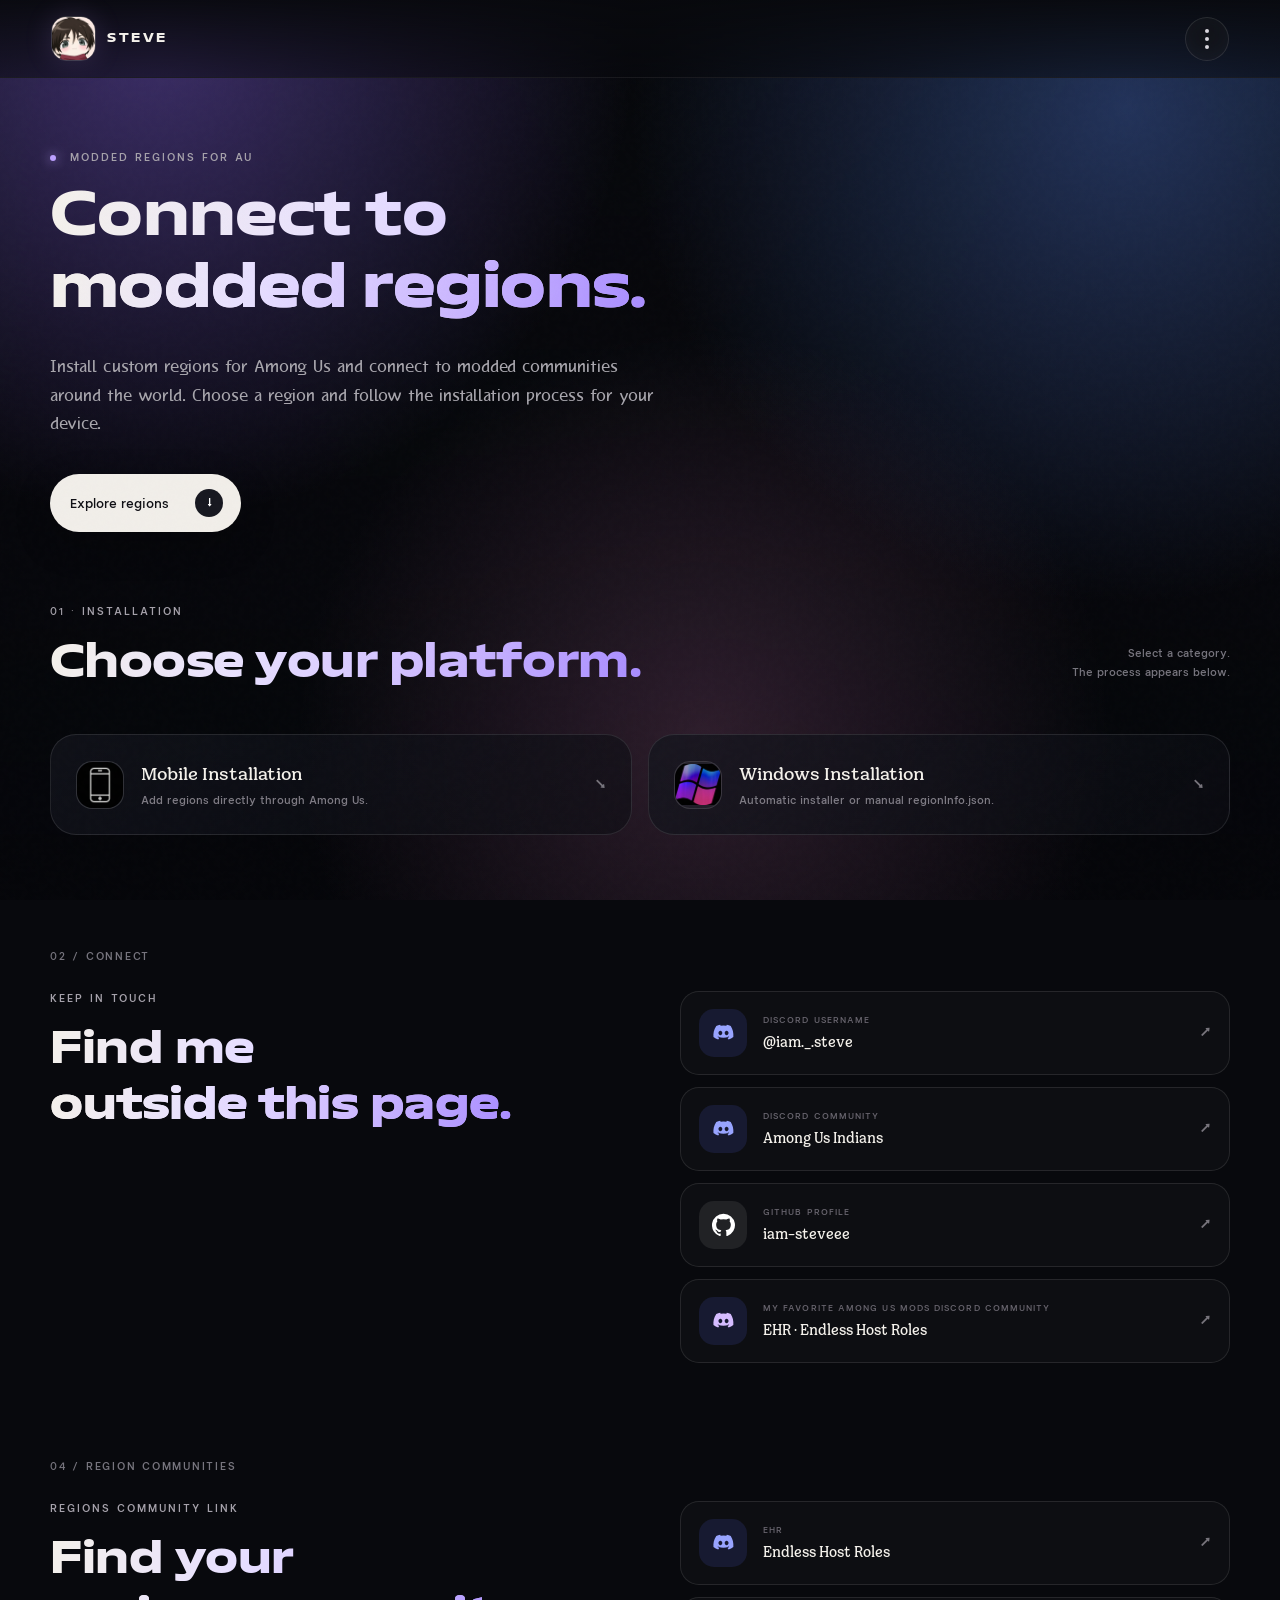
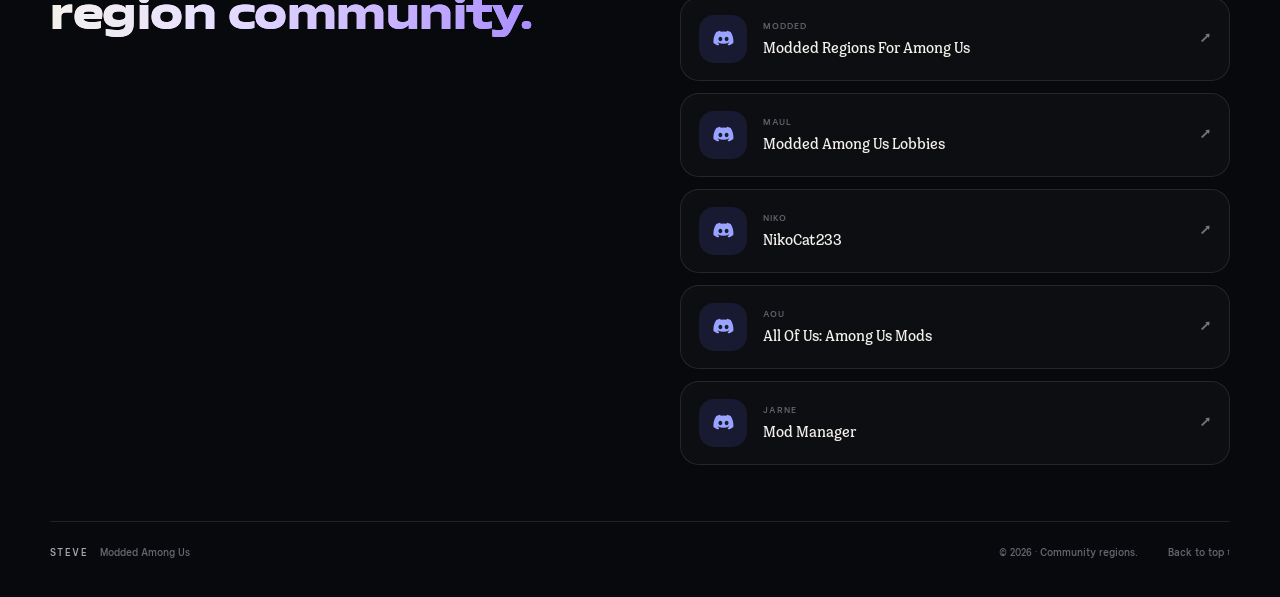
==== commit 9e85e961: "Add files via upload" ====
--- a/regions/index.html
+++ b/regions/index.html
@@ -30,9 +30,6 @@
   <meta name="twitter:image" content="https://iam-steveee.github.io/moddedau/assets/steve-logo.png?v=2">
 
   <!-- WEBSITE FONTS -->
-  <link rel="preconnect" href="https://fonts.googleapis.com">
-  <link rel="preconnect" href="https://fonts.gstatic.com" crossorigin>
-  <link href="https://fonts.googleapis.com/css2?family=DM+Mono:wght@400;500&family=Exo+2:wght@300;400;600;700;800;900&family=Inter:wght@400;500;600;700;800&family=Nunito:wght@400;600;700&family=Playfair+Display:wght@500;600;700&display=swap" rel="stylesheet">
 
   <!-- WEBSITE STYLESHEET -->
   <link rel="stylesheet" href="style.css">
--- a/regions/style.css
+++ b/regions/style.css
@@ -1,3 +1,7 @@
+@font-face{font-family:"Profa";src:url("../assets/fonts/Profa-BlackExpanded.woff") format("woff");font-weight:100 900;font-style:normal;font-display:swap}
+@font-face{font-family:"Thecoa";src:url("../assets/fonts/Thecoa-Medium.woff") format("woff");font-weight:100 900;font-style:normal;font-display:swap}
+@font-face{font-family:"Kinoble";src:url("../assets/fonts/Kinoble-Medium.woff") format("woff");font-weight:100 900;font-style:normal;font-display:swap}
+@font-face{font-family:"Ovelion";src:url("../assets/fonts/Ovelion-Regular.woff") format("woff");font-weight:100 900;font-style:normal;font-display:swap}
 :root{
   --bg:#08090d;
   --surface:rgba(17,19,27,.72);
@@ -12,11 +16,13 @@
   --accent-3:#ffb8dc;
   --shadow:0 28px 80px rgba(0,0,0,.42);
   --radius:28px;
-  --heading:"Exo 2",sans-serif;
-  --body:"Nunito",sans-serif;
-  --ui:"Inter",sans-serif;
-  --mono:"DM Mono",monospace;
-  --editorial:"Playfair Display",serif;
+  --heading:"Profa","Kinoble",sans-serif;
+  --sub:"Thecoa","Kinoble",serif;
+  --body:"Kinoble","Thecoa",sans-serif;
+  --ui:"Ovelion","Kinoble",sans-serif;
+  --small:"Ovelion","Kinoble",sans-serif;
+  --mono:"Ovelion","Kinoble",sans-serif;
+  --editorial:"Thecoa","Kinoble",serif;
 }
 
 /* Consistent lavender/white gradient for headings only. The typeface is unchanged. */
@@ -145,11 +151,11 @@
 .brand-mark img{width:100%;height:100%;object-fit:cover}
 .brand-copy{display:flex;flex-direction:column;line-height:1}
 .brand-copy strong{font-family:var(--heading);font-weight:800;font-size:14px;letter-spacing:.18em}
-.brand-copy small{margin-top:6px;color:var(--muted);font:10px "DM Mono",monospace;letter-spacing:.12em}
+.brand-copy small{margin-top:6px;color:var(--muted);font:10px var(--mono);letter-spacing:.12em}
 .top-nav{display:flex;gap:26px;margin:auto}
 .top-nav a{font-family:var(--ui);color:#aaa9b0;font-size:13px;font-weight:600;transition:.25s}
 .top-nav a:hover{color:#fff}
-.discord-pill{font-family:var(--mono);display:flex;align-items:center;gap:8px;padding:10px 13px;border:1px solid var(--line);border-radius:999px;background:rgba(255,255,255,.035);font:11px "DM Mono",monospace;color:#d9d6dc}
+.discord-pill{font-family:var(--mono);display:flex;align-items:center;gap:8px;padding:10px 13px;border:1px solid var(--line);border-radius:999px;background:rgba(255,255,255,.035);font:11px var(--mono);color:#d9d6dc}
 .discord-pill:hover{border-color:rgba(255,255,255,.23);transform:translateY(-1px)}
 .header-menu{position:relative;margin-left:auto}
 .menu-button{
@@ -171,10 +177,10 @@
 .menu-panel a:hover{background:rgba(255,255,255,.06);color:#fff}
 .icon{display:inline-grid;place-items:center;width:18px;height:18px}.icon svg{width:18px}
 .section-shell{width:min(1180px,calc(100% - 40px));margin-inline:auto}
-.hero{min-height:auto;padding-top:150px;padding-bottom:90px;display:flex;align-items:center}
+.hero{min-height:auto;padding-top:150px;padding-bottom:48px;display:flex;align-items:center}
 .eyebrow{margin:0 0 18px;color:#a6a2ab;font:500 11px var(--mono);letter-spacing:.18em}
 .eyebrow-dot{display:inline-block;width:6px;height:6px;border-radius:50%;background:#bca1ff;box-shadow:0 0 12px #bca1ff;margin-right:8px}
-.hero h1{font:800 clamp(52px,7.4vw,100px)/.94 var(--heading);letter-spacing:-.055em;margin:0;max-width:900px}
+.hero h1{font:900 clamp(34px,5.4vw,74px)/1.04 var(--heading);letter-spacing:-.01em;margin:0;max-width:1000px}
 .hero h1 .accent-text{font:inherit;background:none;-webkit-background-clip:initial;background-clip:initial;color:inherit}
 .hero-text{font-family:var(--body);max-width:610px;color:#a8a6ad;font-size:16px;line-height:1.8;margin:28px 0 34px}
 .hero-actions{display:flex;align-items:center;gap:25px}
@@ -182,16 +188,16 @@
 .primary-btn .arrow{width:28px;height:28px;border-radius:50%;display:grid;place-items:center;background:#171820;color:#fff}
 .primary-btn:hover{transform:translateY(-3px);box-shadow:0 18px 42px rgba(0,0,0,.38)}
 .text-btn{font-family:var(--ui);font-size:13px;color:#aaa8af}.text-btn span{margin-left:8px}
-.intro{padding:135px 0 100px;border-top:1px solid var(--line)}
-.section-kicker{font:11px "DM Mono",monospace;color:#77757e;letter-spacing:.16em;margin-bottom:40px}
+.intro{padding:40px 0 56px;border-top:1px solid var(--line)}
+.section-kicker{font:11px var(--mono);color:#77757e;letter-spacing:.16em;margin-bottom:28px}
 .intro-grid{display:grid;grid-template-columns:1fr 1fr;gap:80px}
-.intro h2,.connect h2{font:800 clamp(42px,6vw,72px)/1.02 var(--heading);letter-spacing:-.045em;margin:0}
+.intro h2,.connect h2{font:900 clamp(26px,4vw,50px)/1.12 var(--heading);letter-spacing:-.01em;margin:0}
 .hero h1 .accent-text,.intro h2 span,.connect h2 .accent-text{font:inherit;background:linear-gradient(100deg,#f4f1eb 0%,#e7dfff 34%,#cbb7ff 68%,#a88cff 100%);-webkit-background-clip:text;background-clip:text;color:transparent}
 .intro-grid>p{align-self:end;max-width:520px;color:#99979f;line-height:1.85;font-size:15px}
-.projects{padding:80px 0 140px}
+.projects{padding:40px 0 56px}
 .section-heading{display:flex;align-items:end;justify-content:space-between;gap:30px;margin-bottom:42px}
-.section-heading h2{font:800 clamp(40px,5vw,64px)/1 var(--heading);letter-spacing:-.04em;margin:0}
-.section-note{font:11px "DM Mono",monospace;line-height:1.7;color:#77757e;text-align:right}
+.section-heading h2{font:900 clamp(28px,4vw,52px)/1.1 var(--heading);letter-spacing:-.01em;margin:0}
+.section-note{font:11px var(--mono);line-height:1.7;color:#77757e;text-align:right}
 .project-list{display:grid;gap:16px}
 .project-card{
   position:relative;display:grid;grid-template-columns:65px 1fr 320px;gap:25px;align-items:center;
@@ -202,27 +208,27 @@
 .project-card:before{content:"";position:absolute;inset:0;background:radial-gradient(circle at var(--mx,50%) var(--my,50%),rgba(180,151,255,.10),transparent 34%);opacity:0;transition:.25s;pointer-events:none}
 .project-card:hover:before{opacity:1}
 .project-card:hover{border-color:var(--line-strong)}
-.project-number{font:12px "DM Mono",monospace;color:#6f6d75;align-self:start;padding-top:6px}
+.project-number{font:12px var(--mono);color:#6f6d75;align-self:start;padding-top:6px}
 .project-main{display:flex;gap:22px;align-items:center}
 .project-icon{width:64px;height:64px;flex:0 0 64px;border-radius:20px;display:grid;place-items:center;border:1px solid rgba(255,255,255,.11);background:rgba(255,255,255,.04);font-weight:800}
-.about-icon{font:15px "DM Mono",monospace;color:#d9c6ff}.mau-icon{font:10px "DM Mono",monospace;color:#9ec6ff}.oracle-icon{font-size:31px;color:#d6c0ff}.surprise-icon{font-size:25px;color:#ffc3e2}.periodic-icon{font:700 20px "Playfair Display",serif;color:#b8d6ff}
-.project-type{margin:0 0 7px;font:9px "DM Mono",monospace;letter-spacing:.14em;color:#74717b}
-.project-copy h3{font-family:var(--heading);font-weight:700;margin:0;font-size:24px;letter-spacing:-.025em}.project-copy p:last-child{margin:8px 0 0;color:#929099;line-height:1.65;font-size:13px;max-width:620px}
+.about-icon{font:15px var(--mono);color:#d9c6ff}.mau-icon{font:10px var(--mono);color:#9ec6ff}.oracle-icon{font-size:31px;color:#d6c0ff}.surprise-icon{font-size:25px;color:#ffc3e2}.periodic-icon{font:500 20px var(--editorial);color:#b8d6ff}
+.project-type{margin:0 0 7px;font:9px var(--mono);letter-spacing:.14em;color:#74717b}
+.project-copy h3{font-family:var(--sub);font-weight:500;margin:0;font-size:24px;letter-spacing:-.025em}.project-copy p:last-child{margin:8px 0 0;color:#929099;line-height:1.65;font-size:13px;max-width:620px}
 .project-actions{display:flex;flex-direction:column;gap:12px;min-width:0}
 .visit-btn{display:flex;align-items:center;justify-content:space-between;padding:13px 15px;border:1px solid rgba(255,255,255,.12);border-radius:14px;background:rgba(255,255,255,.05);font-size:12px;font-weight:700;transition:.25s}
 .visit-btn:hover{background:rgba(255,255,255,.09);border-color:rgba(255,255,255,.22);transform:translateY(-2px)}
 .copy-row{display:flex;min-width:0;border:1px solid rgba(255,255,255,.08);border-radius:12px;overflow:hidden;background:rgba(0,0,0,.17)}
-.copy-row code{flex:1;min-width:0;padding:10px 11px;color:#77757d;font:10px "DM Mono",monospace;white-space:nowrap;overflow:hidden;text-overflow:ellipsis}
-.copy-btn{border:0;border-left:1px solid rgba(255,255,255,.08);background:transparent;color:#a9a6af;font:10px "DM Mono",monospace;padding:0 12px;cursor:pointer;transition:.2s}.copy-btn:hover{color:#fff;background:rgba(255,255,255,.05)}
-.connect{padding:80px 0 130px}.connect-grid{display:grid;grid-template-columns:1fr 1fr;gap:80px}.connect h2 em{color:#c4b0ff;font-weight:500}.social-stack{display:grid;gap:12px}
+.copy-row code{flex:1;min-width:0;padding:10px 11px;color:#77757d;font:10px var(--mono);white-space:nowrap;overflow:hidden;text-overflow:ellipsis}
+.copy-btn{border:0;border-left:1px solid rgba(255,255,255,.08);background:transparent;color:#a9a6af;font:10px var(--mono);padding:0 12px;cursor:pointer;transition:.2s}.copy-btn:hover{color:#fff;background:rgba(255,255,255,.05)}
+.connect{padding:40px 0 56px}.connect-grid{display:grid;grid-template-columns:1fr 1fr;gap:80px}.connect h2 em{color:#c4b0ff;font-weight:500}.social-stack{display:grid;gap:12px}
 .social-card{display:grid;grid-template-columns:48px 1fr auto;align-items:center;gap:16px;padding:17px 18px;border:1px solid var(--line);border-radius:19px;background:rgba(255,255,255,.025);transition:.25s}
 .social-card:hover{transform:translateX(5px);border-color:rgba(255,255,255,.22);background:rgba(255,255,255,.045)}
 .social-icon{width:48px;height:48px;border-radius:15px;display:grid;place-items:center}.social-icon svg{width:23px}.discord-bg{background:rgba(88,101,242,.14);color:#98a4ff}.github-bg{background:rgba(255,255,255,.08);color:#fff}
-.social-card span:nth-child(2){display:flex;flex-direction:column}.social-card small{font:9px "DM Mono",monospace;color:#66636c;letter-spacing:.12em;margin-bottom:6px}.social-card strong{font-size:14px}.social-arrow{font-size:18px;color:#77747c}
-.site-footer{display:grid;grid-template-columns:1fr auto auto;gap:30px;align-items:center;padding:24px 0 38px;border-top:1px solid var(--line);color:#68666f;font:10px "DM Mono",monospace}
+.social-card span:nth-child(2){display:flex;flex-direction:column}.social-card small{font:9px var(--mono);color:#66636c;letter-spacing:.12em;margin-bottom:6px}.social-card strong{font-size:14px}.social-arrow{font-size:18px;color:#77747c}
+.site-footer{display:grid;grid-template-columns:1fr auto auto;gap:30px;align-items:center;padding:24px 0 38px;border-top:1px solid var(--line);color:#68666f;font:10px var(--mono)}
 .site-footer>div{display:flex;gap:12px;align-items:center}.site-footer strong{color:#a8a4ad;letter-spacing:.14em}.site-footer a:hover{color:#d8d4da}
 .back-top{position:fixed;right:22px;bottom:22px;width:42px;height:42px;border:1px solid var(--line);border-radius:50%;background:rgba(12,13,18,.75);backdrop-filter:blur(12px);color:#d9d6dd;cursor:pointer;opacity:0;transform:translateY(12px);pointer-events:none;transition:.25s;z-index:40}.back-top.show{opacity:1;transform:none;pointer-events:auto}.back-top:hover{border-color:rgba(255,255,255,.25);transform:translateY(-2px)}
-.toast{position:fixed;left:50%;bottom:25px;transform:translate(-50%,20px);padding:10px 14px;border-radius:999px;background:#f1eee9;color:#101015;font:11px "DM Mono",monospace;opacity:0;pointer-events:none;transition:.25s;z-index:80;box-shadow:0 15px 40px rgba(0,0,0,.3)}.toast.show{opacity:1;transform:translate(-50%,0)}
+.toast{position:fixed;left:50%;bottom:25px;transform:translate(-50%,20px);padding:10px 14px;border-radius:999px;background:#f1eee9;color:#101015;font:11px var(--mono);opacity:0;pointer-events:none;transition:.25s;z-index:80;box-shadow:0 15px 40px rgba(0,0,0,.3)}.toast.show{opacity:1;transform:translate(-50%,0)}
 .reveal{opacity:0;transform:translateY(24px);transition:opacity .8s cubic-bezier(.2,.7,.2,1),transform .8s cubic-bezier(.2,.7,.2,1)}.reveal.visible{opacity:1;transform:none}.delay-1{transition-delay:.12s}
 @keyframes floatA{50%{transform:translate(8vw,6vh) scale(1.08)}}@keyframes floatB{50%{transform:translate(-7vw,-4vh) scale(.94)}}
 @media (max-width:900px){
@@ -231,8 +237,8 @@
   .intro-grid,.connect-grid{grid-template-columns:1fr;gap:35px}.project-card{grid-template-columns:42px 1fr;gap:14px}.project-actions{grid-column:2;max-width:none}
 }
 @media (max-width:620px){
-  .section-shell{width:min(100% - 28px,1180px)}.brand-copy small{display:none}.hero{padding-top:112px;padding-bottom:65px}.hero h1{font-size:51px}.hero-text{font-size:14px;line-height:1.7}.hero-actions{gap:16px}.primary-btn{padding:13px 14px 13px 17px}
-  .intro{padding:90px 0 65px}.intro h2,.connect h2{font-size:43px}.projects{padding:60px 0 85px}.section-heading{display:block}.section-note{text-align:left;margin-top:14px}.project-card{padding:22px 18px;grid-template-columns:32px 1fr;border-radius:22px}.project-number{font-size:10px}.project-main{gap:14px;align-items:flex-start}.project-icon{width:52px;height:52px;flex-basis:52px;border-radius:16px}.project-copy h3{font-size:20px}.project-copy p:last-child{font-size:12px}.project-actions{grid-column:2}.copy-row code{font-size:9px}.connect{padding:55px 0 85px}.site-footer{grid-template-columns:1fr;gap:12px;padding-bottom:25px}.site-footer>span{order:3}.back-top{right:14px;bottom:14px}
+  .section-shell{width:min(100% - 28px,1180px)}.brand-copy small{display:none}.hero{padding-top:112px;padding-bottom:36px}.hero h1{font-size:30px}.hero-text{font-size:14px;line-height:1.7}.hero-actions{gap:16px}.primary-btn{padding:13px 14px 13px 17px}
+  .intro{padding:32px 0 40px}.intro h2,.connect h2{font-size:26px}.projects{padding:32px 0 44px}.section-heading{display:block}.section-note{text-align:left;margin-top:14px}.project-card{padding:22px 18px;grid-template-columns:32px 1fr;border-radius:22px}.project-number{font-size:10px}.project-main{gap:14px;align-items:flex-start}.project-icon{width:52px;height:52px;flex-basis:52px;border-radius:16px}.project-copy h3{font-size:20px}.project-copy p:last-child{font-size:12px}.project-actions{grid-column:2}.copy-row code{font-size:9px}.connect{padding:32px 0 44px}.site-footer{grid-template-columns:1fr;gap:12px;padding-bottom:25px}.site-footer>span{order:3}.back-top{right:14px;bottom:14px}
 }
 @media (prefers-reduced-motion:reduce){html{scroll-behavior:auto}.reveal{animation:none!important;transition:none!important}.reveal{opacity:1;transform:none}}
 
@@ -242,20 +248,20 @@
 .region-card:before{content:"";position:absolute;inset:0;background:radial-gradient(circle at var(--mx,50%) var(--my,50%),rgba(180,151,255,.11),transparent 34%);opacity:0;transition:.25s;pointer-events:none}
 .region-card:hover{border-color:var(--line-strong);transform:translateY(-2px)}
 .region-card:hover:before{opacity:1}
-.region-number{font:12px "DM Mono",monospace;color:#696770}
+.region-number{font:12px var(--mono);color:#696770}
 .region-main{display:flex;flex-direction:column;gap:6px;position:relative;z-index:1}
 .region-main strong{font-size:22px;letter-spacing:-.025em}
-.region-main small{font:10px "DM Mono",monospace;color:#77747d;letter-spacing:.1em}
+.region-main small{font:10px var(--mono);color:#77747d;letter-spacing:.1em}
 .region-arrow{font-size:20px;color:#77747d;position:relative;z-index:1;transition:.25s}
 .region-card:hover .region-arrow{color:#d7c7ff;transform:translate(2px,-2px)}
 
-.announcement{padding:15px 0 85px}
+.announcement{padding:15px 0 48px}
 .announcement-inner{display:grid;grid-template-columns:180px 1fr;gap:28px;align-items:start;padding:25px 28px;border:1px solid rgba(255,190,120,.16);border-radius:24px;background:linear-gradient(135deg,rgba(54,39,24,.28),rgba(20,18,22,.5));box-shadow:0 20px 60px rgba(0,0,0,.2)}
-.announcement-label{font:10px "DM Mono",monospace;letter-spacing:.15em;color:#c7a67b;padding-top:5px}
+.announcement-label{font:10px var(--mono);letter-spacing:.15em;color:#c7a67b;padding-top:5px}
 .announcement-inner h3{margin:0;font-size:20px;letter-spacing:-.02em}
 .announcement-inner p{margin:8px 0 0;color:#96929a;font-size:13px;line-height:1.7}
 
-.install{padding:30px 0 120px}
+.install{padding:24px 0 56px}
 .category-grid{display:grid;grid-template-columns:1fr 1fr;gap:16px;margin-bottom:18px}
 .category-card{position:relative;display:grid;grid-template-columns:48px 1fr auto;align-items:center;gap:17px;padding:25px;border:1px solid var(--line);border-radius:26px;background:linear-gradient(135deg,rgba(19,21,29,.74),rgba(13,14,20,.58));color:var(--text);text-align:left;cursor:pointer;transition:.25s;overflow:hidden}
 .category-card:before{content:"";position:absolute;inset:0;background:radial-gradient(circle at 20% 20%,rgba(169,133,255,.12),transparent 40%);opacity:0;transition:.25s}
@@ -264,37 +270,37 @@
 .category-icon{width:48px;height:48px;border-radius:16px;display:grid;place-items:center;border:1px solid rgba(255,255,255,.11);background:rgba(255,255,255,.04);font-size:22px;color:#c8b4ff;position:relative;z-index:1}
 .category-icon img{width:100%;height:100%;object-fit:contain;border-radius:inherit;display:block}
 .category-card>span:nth-child(2){display:flex;flex-direction:column;gap:7px;position:relative;z-index:1}
-.category-card strong{font-size:18px}.category-card small{font:11px "DM Mono",monospace;color:#7f7c85;line-height:1.5}.category-arrow{color:#77747c;font-size:18px;position:relative;z-index:1}
+.category-card strong{font-size:18px}.category-card small{font:11px var(--mono);color:#7f7c85;line-height:1.5}.category-arrow{color:#77747c;font-size:18px;position:relative;z-index:1}
 
 .install-panel{border:1px solid var(--line);border-radius:30px;background:linear-gradient(145deg,rgba(19,21,29,.78),rgba(11,12,17,.72));box-shadow:var(--shadow);padding:38px;overflow:hidden;animation:panelIn .45s cubic-bezier(.2,.7,.2,1)}
 .install-panel[hidden]{display:none}
-.panel-heading{max-width:760px}.panel-heading h3{font:800 clamp(34px,5vw,55px)/1.02 var(--heading);letter-spacing:-.04em;margin:0}.panel-heading p:last-child{color:#96939b;line-height:1.8;font-size:14px;max-width:690px;margin:18px 0 0}
+.panel-heading{max-width:760px}.panel-heading h3{font:900 clamp(24px,3.6vw,42px)/1.12 var(--heading);letter-spacing:-.01em;margin:0}.panel-heading p:last-child{color:#96939b;line-height:1.8;font-size:14px;max-width:690px;margin:18px 0 0}
 .quick-process{margin-top:30px;padding:25px;border:1px solid rgba(255,255,255,.09);border-radius:22px;background:rgba(255,255,255,.025)}
-.process-label,.guide-label{font:9px "DM Mono",monospace;letter-spacing:.14em;color:#8b8790}.quick-process ol{margin:15px 0 0;padding-left:24px;color:#a3a0a8;line-height:2;font-size:14px}
-.panel-link{display:inline-flex;margin-top:18px;color:#bfa8ff;font:11px "DM Mono",monospace}.panel-link span{margin-left:8px}
+.process-label,.guide-label{font:9px var(--mono);letter-spacing:.14em;color:#8b8790}.quick-process ol{margin:15px 0 0;padding-left:24px;color:#a3a0a8;line-height:2;font-size:14px}
+.panel-link{display:inline-flex;margin-top:18px;color:#bfa8ff;font:11px var(--mono)}.panel-link span{margin-left:8px}
 
 .bat-guide,.region-info-block{margin-top:34px;padding:26px;border:1px solid rgba(255,255,255,.08);border-radius:24px;background:rgba(255,255,255,.018)}
-.guide-head{display:flex;align-items:flex-start;gap:18px}.guide-number{font:12px "DM Mono",monospace;color:#706c75;padding-top:4px}.guide-head h4{margin:6px 0 0;font-size:20px}.guide-head code,.guide-steps code,.manual-intro code,.final-step code{font-family:"DM Mono",monospace;color:#c9b5ff}
+.guide-head{display:flex;align-items:flex-start;gap:18px}.guide-number{font:12px var(--mono);color:#706c75;padding-top:4px}.guide-head h4{margin:6px 0 0;font-size:20px}.guide-head code,.guide-steps code,.manual-intro code,.final-step code{font-family:var(--mono);color:#c9b5ff}
 .guide-steps{display:grid;grid-template-columns:1fr 1fr;gap:12px;margin:25px 0}
 .guide-steps>div{display:grid;grid-template-columns:30px 1fr;gap:12px;padding:16px;border:1px solid rgba(255,255,255,.07);border-radius:17px;background:rgba(0,0,0,.12)}
-.guide-steps>div>span{width:26px;height:26px;border-radius:50%;display:grid;place-items:center;background:rgba(201,177,255,.1);color:#cdbaff;font:10px "DM Mono",monospace}.guide-steps p{margin:0;color:#939098;font-size:12px;line-height:1.7}.guide-steps strong{color:#dedbe0}.guide-steps a{color:var(--accent);text-decoration:underline;text-underline-offset:2px}
+.guide-steps>div>span{width:26px;height:26px;border-radius:50%;display:grid;place-items:center;background:rgba(201,177,255,.1);color:#cdbaff;font:10px var(--mono)}.guide-steps p{margin:0;color:#939098;font-size:12px;line-height:1.7}.guide-steps strong{color:#dedbe0}.guide-steps a{color:var(--accent);text-decoration:underline;text-underline-offset:2px}
 .download-button{display:flex;align-items:center;justify-content:space-between;gap:20px;padding:16px 18px;border-radius:16px;border:1px solid rgba(255,255,255,.12);transition:.25s}.download-button:hover{transform:translateY(-2px);border-color:rgba(255,255,255,.23)}
-.download-button.primary{background:#f1eee9;color:#101015}.download-button.secondary{background:rgba(255,255,255,.04);color:#f2eff4}.download-button span{display:flex;flex-direction:column;gap:5px}.download-button strong{font-size:13px}.download-button small{font:9px "DM Mono",monospace;opacity:.65}.download-button b{font-size:18px}
-.separator{display:flex;align-items:center;gap:15px;margin:32px 0;color:#625f68;font:9px "DM Mono",monospace;letter-spacing:.12em}.separator:before,.separator:after{content:"";height:1px;flex:1;background:var(--line)}
+.download-button.primary{background:#f1eee9;color:#101015}.download-button.secondary{background:rgba(255,255,255,.04);color:#f2eff4}.download-button span{display:flex;flex-direction:column;gap:5px}.download-button strong{font-size:13px}.download-button small{font:9px var(--mono);opacity:.65}.download-button b{font-size:18px}
+.separator{display:flex;align-items:center;gap:15px;margin:32px 0;color:#625f68;font:9px var(--mono);letter-spacing:.12em}.separator:before,.separator:after{content:"";height:1px;flex:1;background:var(--line)}
 .manual-intro{color:#8f8c94;line-height:1.75;font-size:13px;margin:18px 0}
-.methods{display:grid;grid-template-columns:1fr 1fr;gap:14px;margin-top:18px}.method-card{padding:21px;border:1px solid rgba(255,255,255,.08);border-radius:20px;background:rgba(0,0,0,.12)}.method-card h4{margin:0 0 18px;font-size:15px}.steps{display:grid;gap:13px;padding:0;margin:0;list-style:none}.steps li{display:grid;grid-template-columns:25px 1fr;gap:10px;color:#95919a;font-size:12px;line-height:1.65}.steps li>span{width:23px;height:23px;display:grid;place-items:center;border-radius:50%;background:rgba(255,255,255,.05);font:9px "DM Mono",monospace;color:#8e8994}.key{display:inline-block;padding:2px 7px;border:1px solid rgba(255,255,255,.1);border-radius:6px;background:rgba(255,255,255,.04);color:#d9d4dd;font:9px "DM Mono",monospace}
-.cmd{display:flex;align-items:center;margin-top:8px;border:1px solid rgba(255,255,255,.08);border-radius:10px;overflow:hidden;background:rgba(0,0,0,.2)}.cmd code{flex:1;min-width:0;padding:9px;font:9px "DM Mono",monospace;color:#a9a3af;white-space:nowrap;overflow:hidden;text-overflow:ellipsis}.cmd .copy-btn{padding:9px 10px;border:0;border-left:1px solid rgba(255,255,255,.08);color:#aaa5af;background:rgba(255,255,255,.025);cursor:pointer;font:9px "DM Mono",monospace}.cmd .copy-btn:hover{color:#fff}
+.methods{display:grid;grid-template-columns:1fr 1fr;gap:14px;margin-top:18px}.method-card{padding:21px;border:1px solid rgba(255,255,255,.08);border-radius:20px;background:rgba(0,0,0,.12)}.method-card h4{margin:0 0 18px;font-size:15px}.steps{display:grid;gap:13px;padding:0;margin:0;list-style:none}.steps li{display:grid;grid-template-columns:25px 1fr;gap:10px;color:#95919a;font-size:12px;line-height:1.65}.steps li>span{width:23px;height:23px;display:grid;place-items:center;border-radius:50%;background:rgba(255,255,255,.05);font:9px var(--mono);color:#8e8994}.key{display:inline-block;padding:2px 7px;border:1px solid rgba(255,255,255,.1);border-radius:6px;background:rgba(255,255,255,.04);color:#d9d4dd;font:9px var(--mono)}
+.cmd{display:flex;align-items:center;margin-top:8px;border:1px solid rgba(255,255,255,.08);border-radius:10px;overflow:hidden;background:rgba(0,0,0,.2)}.cmd code{flex:1;min-width:0;padding:9px;font:9px var(--mono);color:#a9a3af;white-space:nowrap;overflow:hidden;text-overflow:ellipsis}.cmd .copy-btn{padding:9px 10px;border:0;border-left:1px solid rgba(255,255,255,.08);color:#aaa5af;background:rgba(255,255,255,.025);cursor:pointer;font:9px var(--mono)}.cmd .copy-btn:hover{color:#fff}
 .final-step{margin-top:18px;padding:16px 18px;border-radius:16px;background:rgba(197,170,255,.06);border:1px solid rgba(197,170,255,.11);color:#96919b;font-size:12px;line-height:1.7}.final-step strong{color:#ded9e2}
 
 .favorite .social-icon{color:#d5bcff}.favorite-bg{background:rgba(176,132,255,.12)}
 @keyframes panelIn{from{opacity:0;transform:translateY(12px)}to{opacity:1;transform:none}}
 @media(max-width:900px){.category-grid{grid-template-columns:1fr}.announcement-inner{grid-template-columns:1fr;gap:12px}.guide-steps,.methods{grid-template-columns:1fr}.install-panel{padding:28px}}
-@media(max-width:620px){.region-card{grid-template-columns:30px 1fr auto;padding:20px 17px;border-radius:21px}.region-main strong{font-size:18px}.region-main small{font-size:8px}.announcement{padding-bottom:55px}.announcement-inner{padding:21px}.category-card{padding:20px 18px}.category-card strong{font-size:16px}.category-card small{font-size:9px}.install{padding-top:20px}.install-panel{padding:20px;border-radius:23px}.bat-guide,.region-info-block{padding:18px}.guide-head h4{font-size:17px}.guide-steps{gap:9px}.quick-process{padding:19px}.quick-process ol{font-size:12px}.methods{gap:10px}.method-card{padding:17px}.cmd code{font-size:8px}}
+@media(max-width:620px){.region-card{grid-template-columns:30px 1fr auto;padding:20px 17px;border-radius:21px}.region-main strong{font-size:18px}.region-main small{font-size:8px}.announcement{padding-bottom:36px}.announcement-inner{padding:21px}.category-card{padding:20px 18px}.category-card strong{font-size:16px}.category-card small{font-size:9px}.install{padding-top:20px}.install-panel{padding:20px;border-radius:23px}.bat-guide,.region-info-block{padding:18px}.guide-head h4{font-size:17px}.guide-steps{gap:9px}.quick-process{padding:19px}.quick-process ol{font-size:12px}.methods{gap:10px}.method-card{padding:17px}.cmd code{font-size:8px}}
 
 /* Mobile guide additions */
 .mobile-guide { margin-top: 28px; }
 .mobile-guide .quick-process { margin-bottom: 18px; }
-.mobile-guide .quick-process h4 { margin: 8px 0 18px; font-family: var(--sans); font-size: 1.05rem; }
+.mobile-guide .quick-process h4 { margin: 8px 0 18px; font-family: var(--sub); font-size: 1.05rem; }
 .mobile-guide .quick-process ol { margin: 0; padding-left: 1.4rem; }
 .mobile-guide .quick-process li { margin: 0 0 14px; }
 .mobile-warning { border: 1px solid rgba(190, 150, 255, .18); background: rgba(90, 60, 120, .08); border-radius: 18px; padding: 18px 20px; color: var(--muted); line-height: 1.7; }
@@ -321,3 +327,24 @@
 .hero-copy{width:100%;max-width:900px}
 
 .region-card.shutdown .region-main small{line-height:1.6}.region-card.shutdown .region-main small br+*{color:#8c8992}
+
+/* ===== FONT SYSTEM: only 4 fonts =====
+   Big Header   -> Profa (Black Expanded)
+   Small Header -> Thecoa (Medium)
+   Medium Text  -> Kinoble (Medium)
+   Small Text   -> Ovelion (Regular)  */
+html{font-synthesis:none;-webkit-font-smoothing:antialiased}
+body{font-family:var(--body)}
+h1,h2{font-family:var(--heading);font-weight:900;letter-spacing:-.01em}
+h3,h4{font-family:var(--sub);font-weight:500;letter-spacing:0}
+code,kbd,pre,samp,small,button,input,select,textarea,.eyebrow,.section-kicker,.section-note{font-family:var(--small)}
+.brand-title,.brand-copy strong{font-family:var(--heading);font-weight:900}
+.hero-text,.intro-grid>p,.source-banner p:not(.eyebrow),.info-section p,.panel-heading p:last-child,.panel-heading>p{font-family:var(--body)}
+.menu-panel a,.top-nav a,.primary-btn,.text-btn,.visit-btn,.source-button,.download-button,.copy-btn,.key,.toast,.site-footer,.back-top,.summary-icon,.region-arrow,.category-arrow,.social-arrow,.contact-arrow{font-family:var(--small)}
+.summary-left strong,.region-main strong,.category-card strong,.social-card strong,.contact-card strong,.announcement-inner h3,.project-copy h3,.guide-head h4,.method-card h4,.feature-card h3,.info-section h4,.reminder-card strong,.note-card strong,.strategy-row strong,.faq-item strong,.download-button strong{font-family:var(--sub);font-weight:500}
+.feature-card p,.detail-card p,.strategy-row p,.faq-item p,.reminder-card p,.note-card ul,.guide-steps p,.steps li,.final-step,.manual-intro,.announcement-inner p,.quick-process ol,.mobile-warning,.project-copy p,.contact-card small,.social-card small,.region-main small,.category-card small,.summary-left small{font-family:var(--small)}
+/* Arrow glyphs come from Kinoble; bump size so they read as clearly as before */
+.region-arrow,.category-arrow,.social-arrow{font-size:24px;line-height:1}
+.primary-btn .arrow{font-size:18px;line-height:1}
+.back-top{font-size:20px;line-height:1}
+.menu-panel a span{font-size:16px}
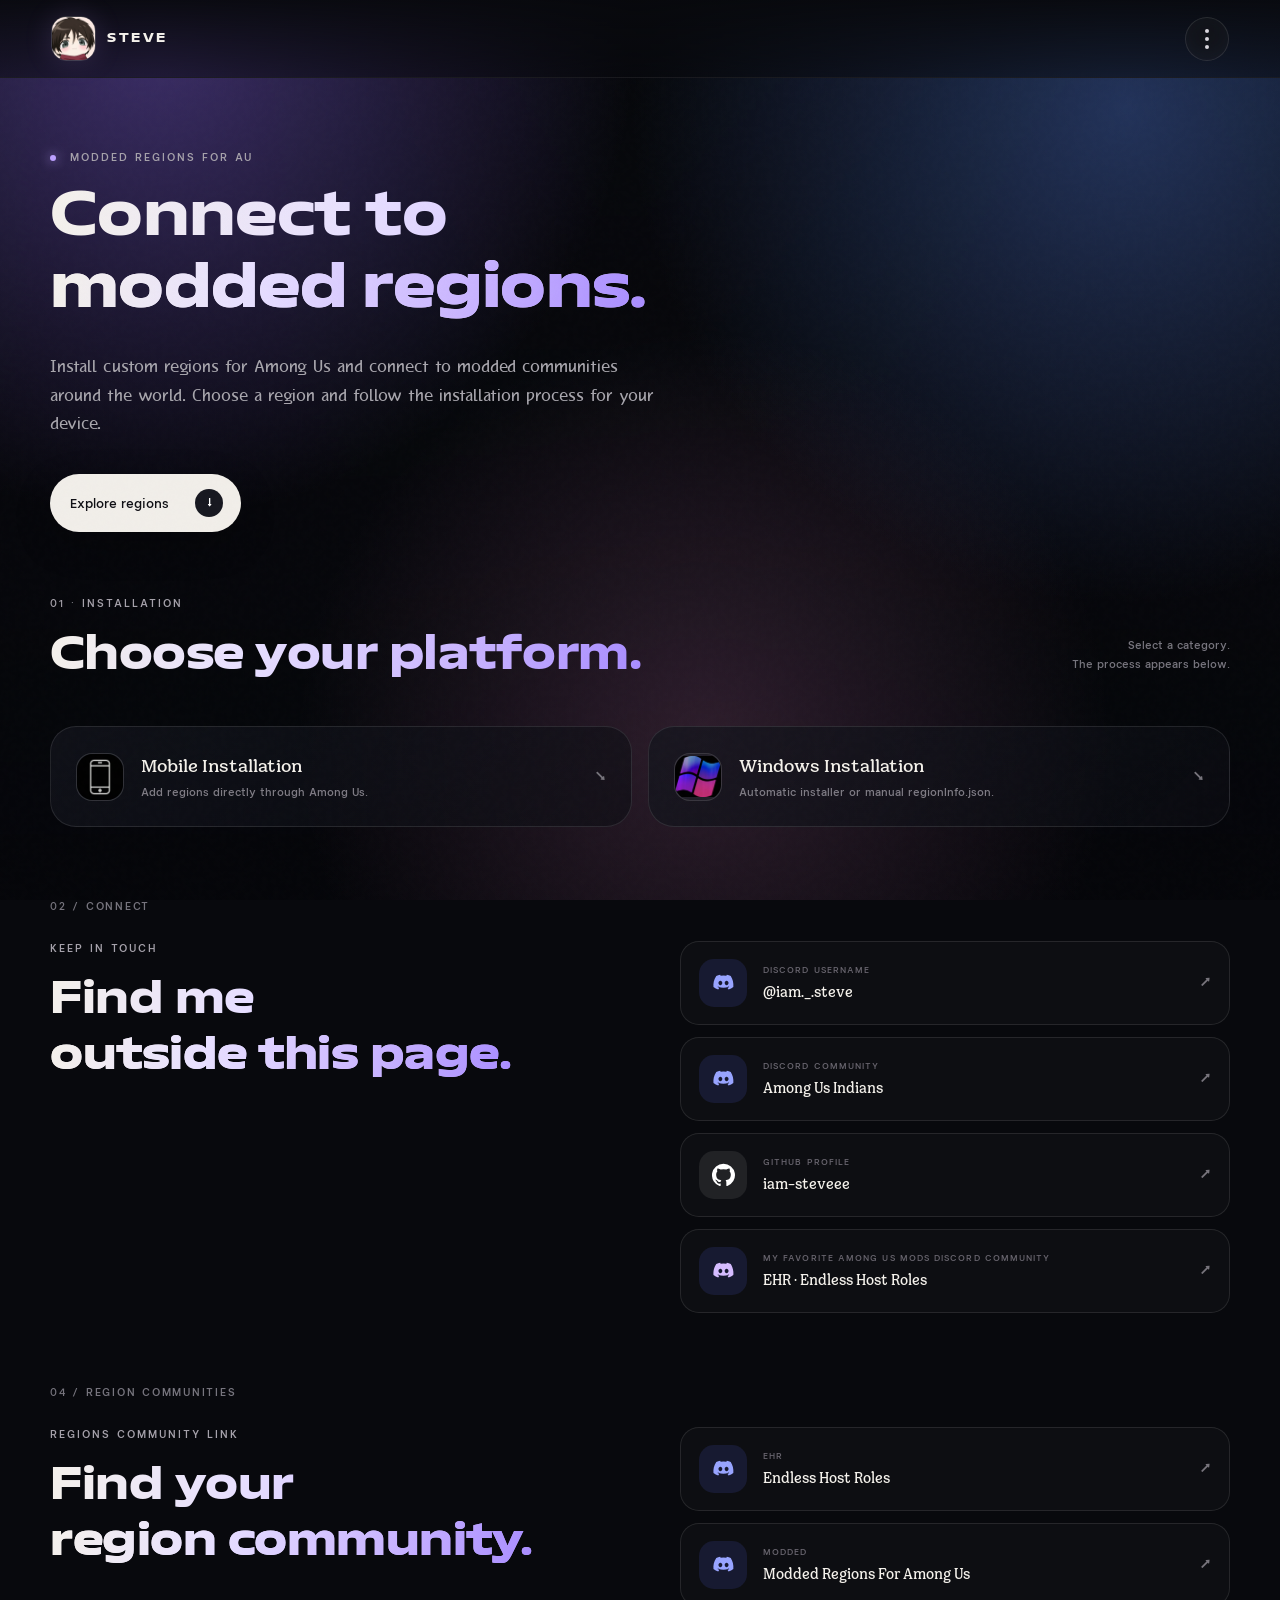
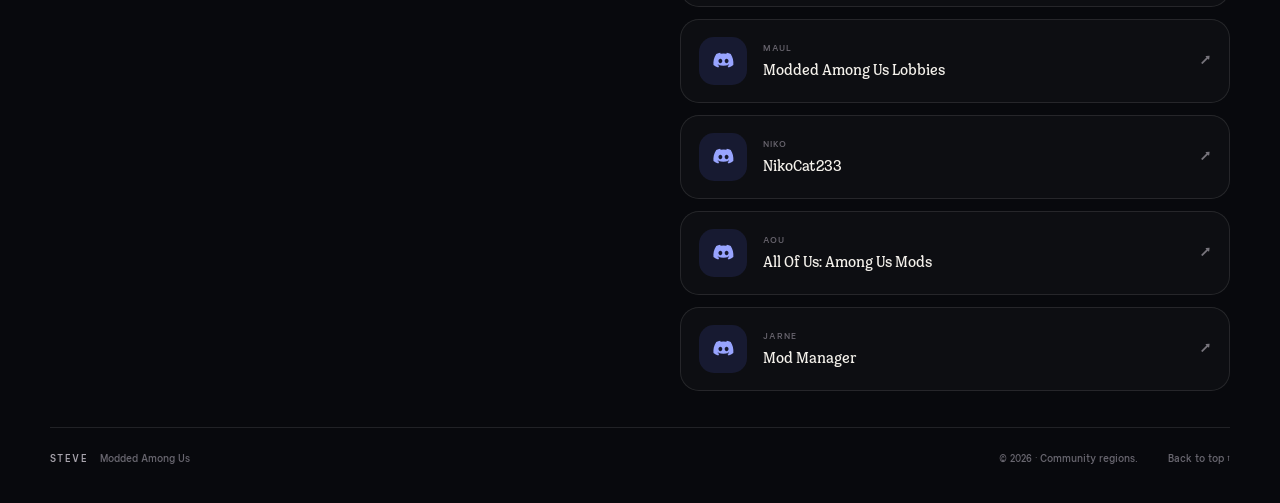
==== commit 891d0e35: "Add files via upload" ====
--- a/regions/index.html
+++ b/regions/index.html
@@ -32,7 +32,9 @@
   <!-- WEBSITE FONTS -->
 
   <!-- WEBSITE STYLESHEET -->
-  <link rel="stylesheet" href="style.css">
+  <link rel="preload" href="../assets/fonts/Profa-BlackExpanded.woff?v=2" as="font" type="font/woff" crossorigin>
+  <link rel="preload" href="../assets/fonts/Kinoble-Medium.woff?v=2" as="font" type="font/woff" crossorigin>
+  <link rel="stylesheet" href="style.css?v=2">
 </head>
 <body>
   
--- a/regions/style.css
+++ b/regions/style.css
@@ -1,7 +1,7 @@
-@font-face{font-family:"Profa";src:url("../assets/fonts/Profa-BlackExpanded.woff") format("woff");font-weight:100 900;font-style:normal;font-display:swap}
-@font-face{font-family:"Thecoa";src:url("../assets/fonts/Thecoa-Medium.woff") format("woff");font-weight:100 900;font-style:normal;font-display:swap}
-@font-face{font-family:"Kinoble";src:url("../assets/fonts/Kinoble-Medium.woff") format("woff");font-weight:100 900;font-style:normal;font-display:swap}
-@font-face{font-family:"Ovelion";src:url("../assets/fonts/Ovelion-Regular.woff") format("woff");font-weight:100 900;font-style:normal;font-display:swap}
+@font-face{font-family:"Profa";src:url("../assets/fonts/Profa-BlackExpanded.woff?v=2") format("woff");font-weight:100 900;font-style:normal;font-display:swap}
+@font-face{font-family:"Thecoa";src:url("../assets/fonts/Thecoa-Medium.woff?v=2") format("woff");font-weight:100 900;font-style:normal;font-display:swap}
+@font-face{font-family:"Kinoble";src:url("../assets/fonts/Kinoble-Medium.woff?v=2") format("woff");font-weight:100 900;font-style:normal;font-display:swap}
+@font-face{font-family:"Ovelion";src:url("../assets/fonts/Ovelion-Regular.woff?v=2") format("woff");font-weight:100 900;font-style:normal;font-display:swap}
 :root{
   --bg:#08090d;
   --surface:rgba(17,19,27,.72);
@@ -177,7 +177,7 @@
 .menu-panel a:hover{background:rgba(255,255,255,.06);color:#fff}
 .icon{display:inline-grid;place-items:center;width:18px;height:18px}.icon svg{width:18px}
 .section-shell{width:min(1180px,calc(100% - 40px));margin-inline:auto}
-.hero{min-height:auto;padding-top:150px;padding-bottom:48px;display:flex;align-items:center}
+.hero{min-height:auto;padding-top:150px;padding-bottom:40px;display:flex;align-items:center}
 .eyebrow{margin:0 0 18px;color:#a6a2ab;font:500 11px var(--mono);letter-spacing:.18em}
 .eyebrow-dot{display:inline-block;width:6px;height:6px;border-radius:50%;background:#bca1ff;box-shadow:0 0 12px #bca1ff;margin-right:8px}
 .hero h1{font:900 clamp(34px,5.4vw,74px)/1.04 var(--heading);letter-spacing:-.01em;margin:0;max-width:1000px}
@@ -188,13 +188,13 @@
 .primary-btn .arrow{width:28px;height:28px;border-radius:50%;display:grid;place-items:center;background:#171820;color:#fff}
 .primary-btn:hover{transform:translateY(-3px);box-shadow:0 18px 42px rgba(0,0,0,.38)}
 .text-btn{font-family:var(--ui);font-size:13px;color:#aaa8af}.text-btn span{margin-left:8px}
-.intro{padding:40px 0 56px;border-top:1px solid var(--line)}
+.intro{padding:36px 0;border-top:1px solid var(--line)}
 .section-kicker{font:11px var(--mono);color:#77757e;letter-spacing:.16em;margin-bottom:28px}
 .intro-grid{display:grid;grid-template-columns:1fr 1fr;gap:80px}
 .intro h2,.connect h2{font:900 clamp(26px,4vw,50px)/1.12 var(--heading);letter-spacing:-.01em;margin:0}
 .hero h1 .accent-text,.intro h2 span,.connect h2 .accent-text{font:inherit;background:linear-gradient(100deg,#f4f1eb 0%,#e7dfff 34%,#cbb7ff 68%,#a88cff 100%);-webkit-background-clip:text;background-clip:text;color:transparent}
 .intro-grid>p{align-self:end;max-width:520px;color:#99979f;line-height:1.85;font-size:15px}
-.projects{padding:40px 0 56px}
+.projects{padding:36px 0}
 .section-heading{display:flex;align-items:end;justify-content:space-between;gap:30px;margin-bottom:42px}
 .section-heading h2{font:900 clamp(28px,4vw,52px)/1.1 var(--heading);letter-spacing:-.01em;margin:0}
 .section-note{font:11px var(--mono);line-height:1.7;color:#77757e;text-align:right}
@@ -220,7 +220,7 @@
 .copy-row{display:flex;min-width:0;border:1px solid rgba(255,255,255,.08);border-radius:12px;overflow:hidden;background:rgba(0,0,0,.17)}
 .copy-row code{flex:1;min-width:0;padding:10px 11px;color:#77757d;font:10px var(--mono);white-space:nowrap;overflow:hidden;text-overflow:ellipsis}
 .copy-btn{border:0;border-left:1px solid rgba(255,255,255,.08);background:transparent;color:#a9a6af;font:10px var(--mono);padding:0 12px;cursor:pointer;transition:.2s}.copy-btn:hover{color:#fff;background:rgba(255,255,255,.05)}
-.connect{padding:40px 0 56px}.connect-grid{display:grid;grid-template-columns:1fr 1fr;gap:80px}.connect h2 em{color:#c4b0ff;font-weight:500}.social-stack{display:grid;gap:12px}
+.connect{padding:36px 0}.connect-grid{display:grid;grid-template-columns:1fr 1fr;gap:80px}.connect h2 em{color:#c4b0ff;font-weight:500}.social-stack{display:grid;gap:12px}
 .social-card{display:grid;grid-template-columns:48px 1fr auto;align-items:center;gap:16px;padding:17px 18px;border:1px solid var(--line);border-radius:19px;background:rgba(255,255,255,.025);transition:.25s}
 .social-card:hover{transform:translateX(5px);border-color:rgba(255,255,255,.22);background:rgba(255,255,255,.045)}
 .social-icon{width:48px;height:48px;border-radius:15px;display:grid;place-items:center}.social-icon svg{width:23px}.discord-bg{background:rgba(88,101,242,.14);color:#98a4ff}.github-bg{background:rgba(255,255,255,.08);color:#fff}
@@ -237,8 +237,8 @@
   .intro-grid,.connect-grid{grid-template-columns:1fr;gap:35px}.project-card{grid-template-columns:42px 1fr;gap:14px}.project-actions{grid-column:2;max-width:none}
 }
 @media (max-width:620px){
-  .section-shell{width:min(100% - 28px,1180px)}.brand-copy small{display:none}.hero{padding-top:112px;padding-bottom:36px}.hero h1{font-size:30px}.hero-text{font-size:14px;line-height:1.7}.hero-actions{gap:16px}.primary-btn{padding:13px 14px 13px 17px}
-  .intro{padding:32px 0 40px}.intro h2,.connect h2{font-size:26px}.projects{padding:32px 0 44px}.section-heading{display:block}.section-note{text-align:left;margin-top:14px}.project-card{padding:22px 18px;grid-template-columns:32px 1fr;border-radius:22px}.project-number{font-size:10px}.project-main{gap:14px;align-items:flex-start}.project-icon{width:52px;height:52px;flex-basis:52px;border-radius:16px}.project-copy h3{font-size:20px}.project-copy p:last-child{font-size:12px}.project-actions{grid-column:2}.copy-row code{font-size:9px}.connect{padding:32px 0 44px}.site-footer{grid-template-columns:1fr;gap:12px;padding-bottom:25px}.site-footer>span{order:3}.back-top{right:14px;bottom:14px}
+  .section-shell{width:min(100% - 28px,1180px)}.brand-copy small{display:none}.hero{padding-top:112px;padding-bottom:28px}.hero h1{font-size:30px}.hero-text{font-size:14px;line-height:1.7}.hero-actions{gap:16px}.primary-btn{padding:13px 14px 13px 17px}
+  .intro{padding:28px 0}.intro h2,.connect h2{font-size:26px}.projects{padding:28px 0}.section-heading{display:block}.section-note{text-align:left;margin-top:14px}.project-card{padding:22px 18px;grid-template-columns:32px 1fr;border-radius:22px}.project-number{font-size:10px}.project-main{gap:14px;align-items:flex-start}.project-icon{width:52px;height:52px;flex-basis:52px;border-radius:16px}.project-copy h3{font-size:20px}.project-copy p:last-child{font-size:12px}.project-actions{grid-column:2}.copy-row code{font-size:9px}.connect{padding:28px 0}.site-footer{grid-template-columns:1fr;gap:12px;padding-bottom:25px}.site-footer>span{order:3}.back-top{right:14px;bottom:14px}
 }
 @media (prefers-reduced-motion:reduce){html{scroll-behavior:auto}.reveal{animation:none!important;transition:none!important}.reveal{opacity:1;transform:none}}
 
@@ -255,14 +255,14 @@
 .region-arrow{font-size:20px;color:#77747d;position:relative;z-index:1;transition:.25s}
 .region-card:hover .region-arrow{color:#d7c7ff;transform:translate(2px,-2px)}
 
-.announcement{padding:15px 0 48px}
+.announcement{padding:15px 0 36px}
 .announcement-inner{display:grid;grid-template-columns:180px 1fr;gap:28px;align-items:start;padding:25px 28px;border:1px solid rgba(255,190,120,.16);border-radius:24px;background:linear-gradient(135deg,rgba(54,39,24,.28),rgba(20,18,22,.5));box-shadow:0 20px 60px rgba(0,0,0,.2)}
 .announcement-label{font:10px var(--mono);letter-spacing:.15em;color:#c7a67b;padding-top:5px}
 .announcement-inner h3{margin:0;font-size:20px;letter-spacing:-.02em}
 .announcement-inner p{margin:8px 0 0;color:#96929a;font-size:13px;line-height:1.7}
 
-.install{padding:24px 0 56px}
-.category-grid{display:grid;grid-template-columns:1fr 1fr;gap:16px;margin-bottom:18px}
+.install{padding:24px 0 36px}
+.category-grid{display:grid;grid-template-columns:1fr 1fr;gap:16px;margin-bottom:0}
 .category-card{position:relative;display:grid;grid-template-columns:48px 1fr auto;align-items:center;gap:17px;padding:25px;border:1px solid var(--line);border-radius:26px;background:linear-gradient(135deg,rgba(19,21,29,.74),rgba(13,14,20,.58));color:var(--text);text-align:left;cursor:pointer;transition:.25s;overflow:hidden}
 .category-card:before{content:"";position:absolute;inset:0;background:radial-gradient(circle at 20% 20%,rgba(169,133,255,.12),transparent 40%);opacity:0;transition:.25s}
 .category-card:hover,.category-card.active{border-color:rgba(196,172,255,.28);transform:translateY(-2px)}
@@ -295,7 +295,7 @@
 .favorite .social-icon{color:#d5bcff}.favorite-bg{background:rgba(176,132,255,.12)}
 @keyframes panelIn{from{opacity:0;transform:translateY(12px)}to{opacity:1;transform:none}}
 @media(max-width:900px){.category-grid{grid-template-columns:1fr}.announcement-inner{grid-template-columns:1fr;gap:12px}.guide-steps,.methods{grid-template-columns:1fr}.install-panel{padding:28px}}
-@media(max-width:620px){.region-card{grid-template-columns:30px 1fr auto;padding:20px 17px;border-radius:21px}.region-main strong{font-size:18px}.region-main small{font-size:8px}.announcement{padding-bottom:36px}.announcement-inner{padding:21px}.category-card{padding:20px 18px}.category-card strong{font-size:16px}.category-card small{font-size:9px}.install{padding-top:20px}.install-panel{padding:20px;border-radius:23px}.bat-guide,.region-info-block{padding:18px}.guide-head h4{font-size:17px}.guide-steps{gap:9px}.quick-process{padding:19px}.quick-process ol{font-size:12px}.methods{gap:10px}.method-card{padding:17px}.cmd code{font-size:8px}}
+@media(max-width:620px){.region-card{grid-template-columns:30px 1fr auto;padding:20px 17px;border-radius:21px}.region-main strong{font-size:18px}.region-main small{font-size:8px}.announcement{padding-bottom:28px}.announcement-inner{padding:21px}.category-card{padding:20px 18px}.category-card strong{font-size:16px}.category-card small{font-size:9px}.install{padding-top:20px}.install-panel{padding:20px;border-radius:23px}.bat-guide,.region-info-block{padding:18px}.guide-head h4{font-size:17px}.guide-steps{gap:9px}.quick-process{padding:19px}.quick-process ol{font-size:12px}.methods{gap:10px}.method-card{padding:17px}.cmd code{font-size:8px}}
 
 /* Mobile guide additions */
 .mobile-guide { margin-top: 28px; }
@@ -328,23 +328,25 @@
 
 .region-card.shutdown .region-main small{line-height:1.6}.region-card.shutdown .region-main small br+*{color:#8c8992}
 
-/* ===== FONT SYSTEM: only 4 fonts =====
-   Big Header   -> Profa (Black Expanded)
-   Small Header -> Thecoa (Medium)
-   Medium Text  -> Kinoble (Medium)
-   Small Text   -> Ovelion (Regular)  */
-html{font-synthesis:none;-webkit-font-smoothing:antialiased}
+/* ===== FONT SYSTEM: only 4 fonts, chosen by size =====
+   Big Header   (28px and up)  -> Profa Black Expanded
+   Small Header (15-27px)      -> Thecoa Medium
+   Medium Text  (14-17px body) -> Kinoble Medium
+   Small Text   (13px & below) -> Ovelion Regular           */
+html{font-synthesis:none;-webkit-font-smoothing:antialiased;text-rendering:optimizeLegibility}
 body{font-family:var(--body)}
 h1,h2{font-family:var(--heading);font-weight:900;letter-spacing:-.01em}
 h3,h4{font-family:var(--sub);font-weight:500;letter-spacing:0}
-code,kbd,pre,samp,small,button,input,select,textarea,.eyebrow,.section-kicker,.section-note{font-family:var(--small)}
+code,kbd,pre,samp,small,button,input,select,textarea,label,.eyebrow,.section-kicker,.section-note{font-family:var(--small)}
 .brand-title,.brand-copy strong{font-family:var(--heading);font-weight:900}
-.hero-text,.intro-grid>p,.source-banner p:not(.eyebrow),.info-section p,.panel-heading p:last-child,.panel-heading>p{font-family:var(--body)}
+.hero-text,.intro-grid>p,.source-banner p:not(.eyebrow),.info-section p,.panel-heading>p{font-family:var(--body)}
 .menu-panel a,.top-nav a,.primary-btn,.text-btn,.visit-btn,.source-button,.download-button,.copy-btn,.key,.toast,.site-footer,.back-top,.summary-icon,.region-arrow,.category-arrow,.social-arrow,.contact-arrow{font-family:var(--small)}
 .summary-left strong,.region-main strong,.category-card strong,.social-card strong,.contact-card strong,.announcement-inner h3,.project-copy h3,.guide-head h4,.method-card h4,.feature-card h3,.info-section h4,.reminder-card strong,.note-card strong,.strategy-row strong,.faq-item strong,.download-button strong{font-family:var(--sub);font-weight:500}
 .feature-card p,.detail-card p,.strategy-row p,.faq-item p,.reminder-card p,.note-card ul,.guide-steps p,.steps li,.final-step,.manual-intro,.announcement-inner p,.quick-process ol,.mobile-warning,.project-copy p,.contact-card small,.social-card small,.region-main small,.category-card small,.summary-left small{font-family:var(--small)}
-/* Arrow glyphs come from Kinoble; bump size so they read as clearly as before */
+/* arrows come from Kinoble (Profa/Ovelion have none) - keep them readable */
 .region-arrow,.category-arrow,.social-arrow{font-size:24px;line-height:1}
 .primary-btn .arrow{font-size:18px;line-height:1}
 .back-top{font-size:20px;line-height:1}
 .menu-panel a span{font-size:16px}
+
+.install-panel{margin-top:18px}
